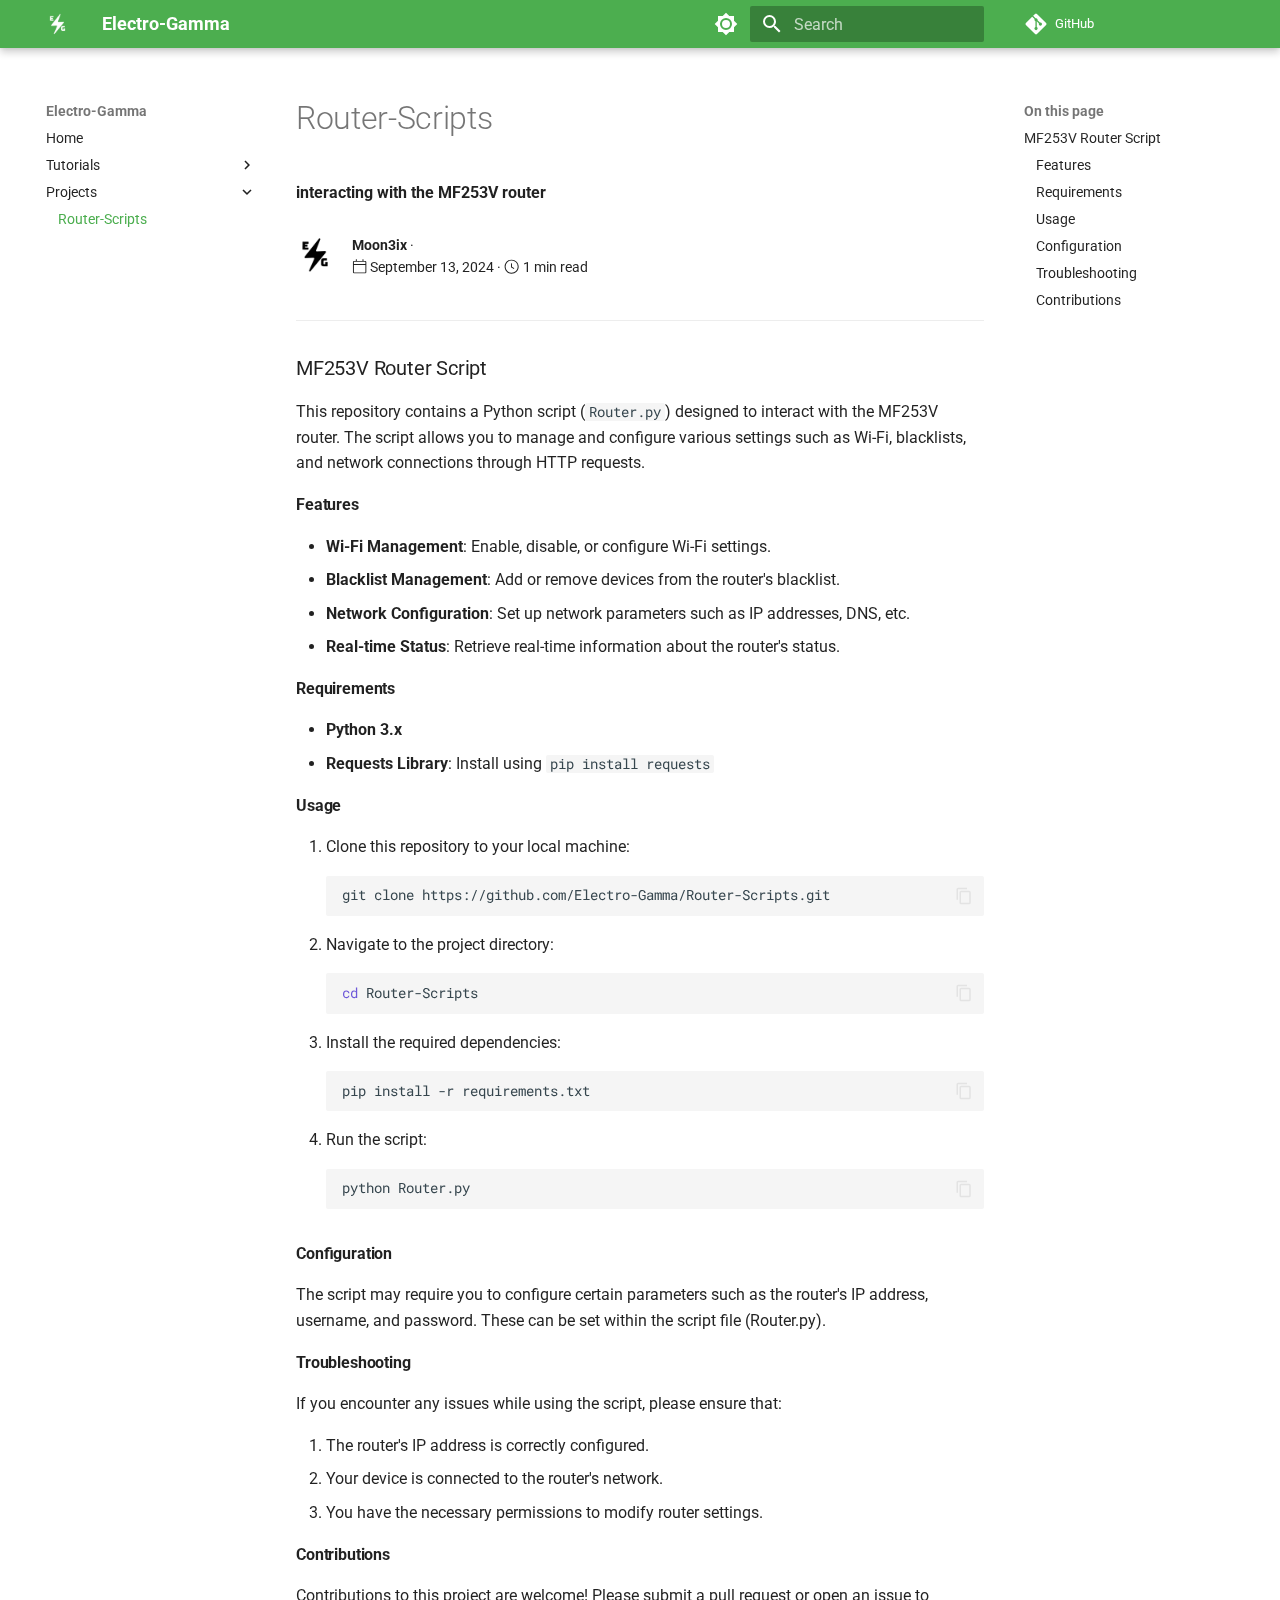
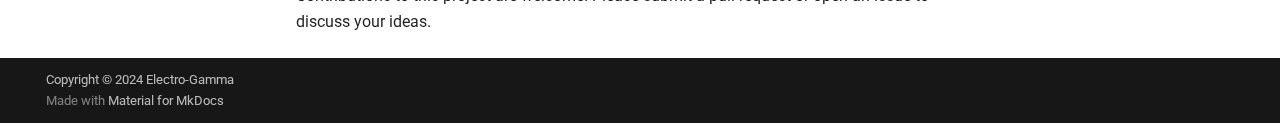
==== Projects/Router-Scripts/index.html @ 5027e909 "Deployed a16e84d with MkDocs version: 1.6.1" ====
<!doctype html>
<html lang="en" class="no-js">
  <head>
    
      <meta charset="utf-8">
      <meta name="viewport" content="width=device-width,initial-scale=1">
      
        <meta name="description" content="interacting with the MF253V router">
      
      
        <meta name="author" content="Moon3ix">
      
      
      
        <link rel="prev" href="../../Tutorials/Arduino%20Blink/">
      
      
      
      <link rel="icon" href="/Electro-Gamma/assets/logo.png">
      <meta name="generator" content="mkdocs-1.6.1, mkdocs-material-9.5.18">
    
    
      
        <title>Router-Scripts - Electro-Gamma</title>
      
    
    
      <link rel="stylesheet" href="../../assets/stylesheets/main.66ac8b77.min.css">
      
        
        <link rel="stylesheet" href="../../assets/stylesheets/palette.06af60db.min.css">
      
      


    
    
      
    
    
      
        
        
        <link rel="preconnect" href="https://fonts.gstatic.com" crossorigin>
        <link rel="stylesheet" href="https://fonts.googleapis.com/css?family=Roboto:300,300i,400,400i,700,700i%7CRoboto+Mono:400,400i,700,700i&display=fallback">
        <style>:root{--md-text-font:"Roboto";--md-code-font:"Roboto Mono"}</style>
      
    
    
      <link rel="stylesheet" href="../../stylesheets/extra.css">
    
    <script>__md_scope=new URL("../..",location),__md_hash=e=>[...e].reduce((e,_)=>(e<<5)-e+_.charCodeAt(0),0),__md_get=(e,_=localStorage,t=__md_scope)=>JSON.parse(_.getItem(t.pathname+"."+e)),__md_set=(e,_,t=localStorage,a=__md_scope)=>{try{t.setItem(a.pathname+"."+e,JSON.stringify(_))}catch(e){}}</script>
    
      

    
    
    
  </head>
  
  
    
    
      
    
    
    
    
    <body dir="ltr" data-md-color-scheme="default" data-md-color-primary="green" data-md-color-accent="indigo">
  
    
    <input class="md-toggle" data-md-toggle="drawer" type="checkbox" id="__drawer" autocomplete="off">
    <input class="md-toggle" data-md-toggle="search" type="checkbox" id="__search" autocomplete="off">
    <label class="md-overlay" for="__drawer"></label>
    <div data-md-component="skip">
      
        
        <a href="#mf253v_router_script" class="md-skip">
          Skip to content
        </a>
      
    </div>
    <div data-md-component="announce">
      
    </div>
    
    
      

  

<header class="md-header md-header--shadow" data-md-component="header">
  <nav class="md-header__inner md-grid" aria-label="Header">
    <a href="../.." title="Electro-Gamma" class="md-header__button md-logo" aria-label="Electro-Gamma" data-md-component="logo">
      
  <img src="/Electro-Gamma/assets/logo-white.png" alt="logo">

    </a>
    <label class="md-header__button md-icon" for="__drawer">
      
      <svg xmlns="http://www.w3.org/2000/svg" viewBox="0 0 24 24"><path d="M3 6h18v2H3V6m0 5h18v2H3v-2m0 5h18v2H3v-2Z"/></svg>
    </label>
    <div class="md-header__title" data-md-component="header-title">
      <div class="md-header__ellipsis">
        <div class="md-header__topic">
          <span class="md-ellipsis">
            Electro-Gamma
          </span>
        </div>
        <div class="md-header__topic" data-md-component="header-topic">
          <span class="md-ellipsis">
            
              Router-Scripts
            
          </span>
        </div>
      </div>
    </div>
    
      
        <form class="md-header__option" data-md-component="palette">
  
    
    
    
    <input class="md-option" data-md-color-media="" data-md-color-scheme="default" data-md-color-primary="green" data-md-color-accent="indigo"  aria-label="Switch to dark mode"  type="radio" name="__palette" id="__palette_0">
    
      <label class="md-header__button md-icon" title="Switch to dark mode" for="__palette_1" hidden>
        <svg xmlns="http://www.w3.org/2000/svg" viewBox="0 0 24 24"><path d="M12 8a4 4 0 0 0-4 4 4 4 0 0 0 4 4 4 4 0 0 0 4-4 4 4 0 0 0-4-4m0 10a6 6 0 0 1-6-6 6 6 0 0 1 6-6 6 6 0 0 1 6 6 6 6 0 0 1-6 6m8-9.31V4h-4.69L12 .69 8.69 4H4v4.69L.69 12 4 15.31V20h4.69L12 23.31 15.31 20H20v-4.69L23.31 12 20 8.69Z"/></svg>
      </label>
    
  
    
    
    
    <input class="md-option" data-md-color-media="" data-md-color-scheme="slate" data-md-color-primary="green" data-md-color-accent="amber"  aria-label="Switch to light mode"  type="radio" name="__palette" id="__palette_1">
    
      <label class="md-header__button md-icon" title="Switch to light mode" for="__palette_0" hidden>
        <svg xmlns="http://www.w3.org/2000/svg" viewBox="0 0 24 24"><path d="M12 18c-.89 0-1.74-.2-2.5-.55C11.56 16.5 13 14.42 13 12c0-2.42-1.44-4.5-3.5-5.45C10.26 6.2 11.11 6 12 6a6 6 0 0 1 6 6 6 6 0 0 1-6 6m8-9.31V4h-4.69L12 .69 8.69 4H4v4.69L.69 12 4 15.31V20h4.69L12 23.31 15.31 20H20v-4.69L23.31 12 20 8.69Z"/></svg>
      </label>
    
  
</form>
      
    
    
      <script>var media,input,key,value,palette=__md_get("__palette");if(palette&&palette.color){"(prefers-color-scheme)"===palette.color.media&&(media=matchMedia("(prefers-color-scheme: light)"),input=document.querySelector(media.matches?"[data-md-color-media='(prefers-color-scheme: light)']":"[data-md-color-media='(prefers-color-scheme: dark)']"),palette.color.media=input.getAttribute("data-md-color-media"),palette.color.scheme=input.getAttribute("data-md-color-scheme"),palette.color.primary=input.getAttribute("data-md-color-primary"),palette.color.accent=input.getAttribute("data-md-color-accent"));for([key,value]of Object.entries(palette.color))document.body.setAttribute("data-md-color-"+key,value)}</script>
    
    
    
      <label class="md-header__button md-icon" for="__search">
        
        <svg xmlns="http://www.w3.org/2000/svg" viewBox="0 0 24 24"><path d="M9.5 3A6.5 6.5 0 0 1 16 9.5c0 1.61-.59 3.09-1.56 4.23l.27.27h.79l5 5-1.5 1.5-5-5v-.79l-.27-.27A6.516 6.516 0 0 1 9.5 16 6.5 6.5 0 0 1 3 9.5 6.5 6.5 0 0 1 9.5 3m0 2C7 5 5 7 5 9.5S7 14 9.5 14 14 12 14 9.5 12 5 9.5 5Z"/></svg>
      </label>
      <div class="md-search" data-md-component="search" role="dialog">
  <label class="md-search__overlay" for="__search"></label>
  <div class="md-search__inner" role="search">
    <form class="md-search__form" name="search">
      <input type="text" class="md-search__input" name="query" aria-label="Search" placeholder="Search" autocapitalize="off" autocorrect="off" autocomplete="off" spellcheck="false" data-md-component="search-query" required>
      <label class="md-search__icon md-icon" for="__search">
        
        <svg xmlns="http://www.w3.org/2000/svg" viewBox="0 0 24 24"><path d="M9.5 3A6.5 6.5 0 0 1 16 9.5c0 1.61-.59 3.09-1.56 4.23l.27.27h.79l5 5-1.5 1.5-5-5v-.79l-.27-.27A6.516 6.516 0 0 1 9.5 16 6.5 6.5 0 0 1 3 9.5 6.5 6.5 0 0 1 9.5 3m0 2C7 5 5 7 5 9.5S7 14 9.5 14 14 12 14 9.5 12 5 9.5 5Z"/></svg>
        
        <svg xmlns="http://www.w3.org/2000/svg" viewBox="0 0 24 24"><path d="M20 11v2H8l5.5 5.5-1.42 1.42L4.16 12l7.92-7.92L13.5 5.5 8 11h12Z"/></svg>
      </label>
      <nav class="md-search__options" aria-label="Search">
        
        <button type="reset" class="md-search__icon md-icon" title="Clear" aria-label="Clear" tabindex="-1">
          
          <svg xmlns="http://www.w3.org/2000/svg" viewBox="0 0 24 24"><path d="M19 6.41 17.59 5 12 10.59 6.41 5 5 6.41 10.59 12 5 17.59 6.41 19 12 13.41 17.59 19 19 17.59 13.41 12 19 6.41Z"/></svg>
        </button>
      </nav>
      
    </form>
    <div class="md-search__output">
      <div class="md-search__scrollwrap" data-md-scrollfix>
        <div class="md-search-result" data-md-component="search-result">
          <div class="md-search-result__meta">
            Initializing search
          </div>
          <ol class="md-search-result__list" role="presentation"></ol>
        </div>
      </div>
    </div>
  </div>
</div>
    
    
      <div class="md-header__source">
        <a href="https://github.com/Electro-Gamma/Electro-Gamma" title="Go to repository" class="md-source" data-md-component="source">
  <div class="md-source__icon md-icon">
    
    <svg xmlns="http://www.w3.org/2000/svg" viewBox="0 0 448 512"><!--! Font Awesome Free 6.5.2 by @fontawesome - https://fontawesome.com License - https://fontawesome.com/license/free (Icons: CC BY 4.0, Fonts: SIL OFL 1.1, Code: MIT License) Copyright 2024 Fonticons, Inc.--><path d="M439.55 236.05 244 40.45a28.87 28.87 0 0 0-40.81 0l-40.66 40.63 51.52 51.52c27.06-9.14 52.68 16.77 43.39 43.68l49.66 49.66c34.23-11.8 61.18 31 35.47 56.69-26.49 26.49-70.21-2.87-56-37.34L240.22 199v121.85c25.3 12.54 22.26 41.85 9.08 55a34.34 34.34 0 0 1-48.55 0c-17.57-17.6-11.07-46.91 11.25-56v-123c-20.8-8.51-24.6-30.74-18.64-45L142.57 101 8.45 235.14a28.86 28.86 0 0 0 0 40.81l195.61 195.6a28.86 28.86 0 0 0 40.8 0l194.69-194.69a28.86 28.86 0 0 0 0-40.81z"/></svg>
  </div>
  <div class="md-source__repository">
    GitHub
  </div>
</a>
      </div>
    
  </nav>
  
</header>
    
    <div class="md-container" data-md-component="container">
      
      
        
          
        
      
      <main class="md-main" data-md-component="main">
        <div class="md-main__inner md-grid">
          
            
              
              <div class="md-sidebar md-sidebar--primary" data-md-component="sidebar" data-md-type="navigation" >
                <div class="md-sidebar__scrollwrap">
                  <div class="md-sidebar__inner">
                    



<nav class="md-nav md-nav--primary" aria-label="Navigation" data-md-level="0">
  <label class="md-nav__title" for="__drawer">
    <a href="../.." title="Electro-Gamma" class="md-nav__button md-logo" aria-label="Electro-Gamma" data-md-component="logo">
      
  <img src="/Electro-Gamma/assets/logo-white.png" alt="logo">

    </a>
    Electro-Gamma
  </label>
  
    <div class="md-nav__source">
      <a href="https://github.com/Electro-Gamma/Electro-Gamma" title="Go to repository" class="md-source" data-md-component="source">
  <div class="md-source__icon md-icon">
    
    <svg xmlns="http://www.w3.org/2000/svg" viewBox="0 0 448 512"><!--! Font Awesome Free 6.5.2 by @fontawesome - https://fontawesome.com License - https://fontawesome.com/license/free (Icons: CC BY 4.0, Fonts: SIL OFL 1.1, Code: MIT License) Copyright 2024 Fonticons, Inc.--><path d="M439.55 236.05 244 40.45a28.87 28.87 0 0 0-40.81 0l-40.66 40.63 51.52 51.52c27.06-9.14 52.68 16.77 43.39 43.68l49.66 49.66c34.23-11.8 61.18 31 35.47 56.69-26.49 26.49-70.21-2.87-56-37.34L240.22 199v121.85c25.3 12.54 22.26 41.85 9.08 55a34.34 34.34 0 0 1-48.55 0c-17.57-17.6-11.07-46.91 11.25-56v-123c-20.8-8.51-24.6-30.74-18.64-45L142.57 101 8.45 235.14a28.86 28.86 0 0 0 0 40.81l195.61 195.6a28.86 28.86 0 0 0 40.8 0l194.69-194.69a28.86 28.86 0 0 0 0-40.81z"/></svg>
  </div>
  <div class="md-source__repository">
    GitHub
  </div>
</a>
    </div>
  
  <ul class="md-nav__list" data-md-scrollfix>
    
      
      
  
  
  
  
    <li class="md-nav__item">
      <a href="../.." class="md-nav__link">
        
  
  <span class="md-ellipsis">
    Home
  </span>
  

      </a>
    </li>
  

    
      
      
  
  
  
  
    
    
      
        
      
    
    
    
    <li class="md-nav__item md-nav__item--nested">
      
        
        
        <input class="md-nav__toggle md-toggle " type="checkbox" id="__nav_2" >
        
          
          <label class="md-nav__link" for="__nav_2" id="__nav_2_label" tabindex="0">
            
  
  <span class="md-ellipsis">
    Tutorials
  </span>
  

            <span class="md-nav__icon md-icon"></span>
          </label>
        
        <nav class="md-nav" data-md-level="1" aria-labelledby="__nav_2_label" aria-expanded="false">
          <label class="md-nav__title" for="__nav_2">
            <span class="md-nav__icon md-icon"></span>
            Tutorials
          </label>
          <ul class="md-nav__list" data-md-scrollfix>
            
              
                
  
  
  
  
    <li class="md-nav__item">
      <a href="../../Tutorials/Arduino%20Blink/" class="md-nav__link">
        
  
  <span class="md-ellipsis">
    Arduino Blink
  </span>
  

      </a>
    </li>
  

              
            
          </ul>
        </nav>
      
    </li>
  

    
      
      
  
  
    
  
  
  
    
    
      
        
      
    
    
    
    <li class="md-nav__item md-nav__item--active md-nav__item--nested">
      
        
        
        <input class="md-nav__toggle md-toggle " type="checkbox" id="__nav_3" checked>
        
          
          <label class="md-nav__link" for="__nav_3" id="__nav_3_label" tabindex="0">
            
  
  <span class="md-ellipsis">
    Projects
  </span>
  

            <span class="md-nav__icon md-icon"></span>
          </label>
        
        <nav class="md-nav" data-md-level="1" aria-labelledby="__nav_3_label" aria-expanded="true">
          <label class="md-nav__title" for="__nav_3">
            <span class="md-nav__icon md-icon"></span>
            Projects
          </label>
          <ul class="md-nav__list" data-md-scrollfix>
            
              
                
  
  
    
  
  
  
    <li class="md-nav__item md-nav__item--active">
      
      <input class="md-nav__toggle md-toggle" type="checkbox" id="__toc">
      
      
      
        <label class="md-nav__link md-nav__link--active" for="__toc">
          
  
  <span class="md-ellipsis">
    Router-Scripts
  </span>
  

          <span class="md-nav__icon md-icon"></span>
        </label>
      
      <a href="./" class="md-nav__link md-nav__link--active">
        
  
  <span class="md-ellipsis">
    Router-Scripts
  </span>
  

      </a>
      
        

  

<nav class="md-nav md-nav--secondary" aria-label="On this page">
  
  
  
  
    <label class="md-nav__title" for="__toc">
      <span class="md-nav__icon md-icon"></span>
      On this page
    </label>
    <ul class="md-nav__list" data-md-component="toc" data-md-scrollfix>
      
        <li class="md-nav__item">
  <a href="#mf253v_router_script" class="md-nav__link">
    <span class="md-ellipsis">
      MF253V Router Script
    </span>
  </a>
  
    <nav class="md-nav" aria-label="MF253V Router Script">
      <ul class="md-nav__list">
        
          <li class="md-nav__item">
  <a href="#features" class="md-nav__link">
    <span class="md-ellipsis">
      Features
    </span>
  </a>
  
</li>
        
          <li class="md-nav__item">
  <a href="#requirements" class="md-nav__link">
    <span class="md-ellipsis">
      Requirements
    </span>
  </a>
  
</li>
        
          <li class="md-nav__item">
  <a href="#usage" class="md-nav__link">
    <span class="md-ellipsis">
      Usage
    </span>
  </a>
  
</li>
        
          <li class="md-nav__item">
  <a href="#configuration" class="md-nav__link">
    <span class="md-ellipsis">
      Configuration
    </span>
  </a>
  
</li>
        
          <li class="md-nav__item">
  <a href="#troubleshooting" class="md-nav__link">
    <span class="md-ellipsis">
      Troubleshooting
    </span>
  </a>
  
</li>
        
          <li class="md-nav__item">
  <a href="#contributions" class="md-nav__link">
    <span class="md-ellipsis">
      Contributions
    </span>
  </a>
  
</li>
        
      </ul>
    </nav>
  
</li>
      
    </ul>
  
</nav>
      
    </li>
  

              
            
          </ul>
        </nav>
      
    </li>
  

    
  </ul>
</nav>
                  </div>
                </div>
              </div>
            
            
              
              <div class="md-sidebar md-sidebar--secondary" data-md-component="sidebar" data-md-type="toc" >
                <div class="md-sidebar__scrollwrap">
                  <div class="md-sidebar__inner">
                    

  

<nav class="md-nav md-nav--secondary" aria-label="On this page">
  
  
  
  
    <label class="md-nav__title" for="__toc">
      <span class="md-nav__icon md-icon"></span>
      On this page
    </label>
    <ul class="md-nav__list" data-md-component="toc" data-md-scrollfix>
      
        <li class="md-nav__item">
  <a href="#mf253v_router_script" class="md-nav__link">
    <span class="md-ellipsis">
      MF253V Router Script
    </span>
  </a>
  
    <nav class="md-nav" aria-label="MF253V Router Script">
      <ul class="md-nav__list">
        
          <li class="md-nav__item">
  <a href="#features" class="md-nav__link">
    <span class="md-ellipsis">
      Features
    </span>
  </a>
  
</li>
        
          <li class="md-nav__item">
  <a href="#requirements" class="md-nav__link">
    <span class="md-ellipsis">
      Requirements
    </span>
  </a>
  
</li>
        
          <li class="md-nav__item">
  <a href="#usage" class="md-nav__link">
    <span class="md-ellipsis">
      Usage
    </span>
  </a>
  
</li>
        
          <li class="md-nav__item">
  <a href="#configuration" class="md-nav__link">
    <span class="md-ellipsis">
      Configuration
    </span>
  </a>
  
</li>
        
          <li class="md-nav__item">
  <a href="#troubleshooting" class="md-nav__link">
    <span class="md-ellipsis">
      Troubleshooting
    </span>
  </a>
  
</li>
        
          <li class="md-nav__item">
  <a href="#contributions" class="md-nav__link">
    <span class="md-ellipsis">
      Contributions
    </span>
  </a>
  
</li>
        
      </ul>
    </nav>
  
</li>
      
    </ul>
  
</nav>
                  </div>
                </div>
              </div>
            
          
          
            <div class="md-content" data-md-component="content">
              <article class="md-content__inner md-typeset">
                
  <h1>Router-Scripts</h1>
  <p>
    <b>interacting with the MF253V router</b>
  </p>
  <aside class="mdx-author">
  
    <p>
      <img alt=Moon3ix src=/Electro-Gamma/assets/author.png>
    </p>
  
  <p>
    <span>
      
        <strong>Moon3ix</strong>
         ·
      
      
    </span>
    <span>
      <span class="twemoji">
        <svg xmlns="http://www.w3.org/2000/svg" viewBox="0 0 24 24"><path d="M6.75 0a.75.75 0 0 1 .75.75V3h9V.75a.75.75 0 0 1 1.5 0V3h2.75c.966 0 1.75.784 1.75 1.75v16a1.75 1.75 0 0 1-1.75 1.75H3.25a1.75 1.75 0 0 1-1.75-1.75v-16C1.5 3.784 2.284 3 3.25 3H6V.75A.75.75 0 0 1 6.75 0ZM21 9.5H3v11.25c0 .138.112.25.25.25h17.5a.25.25 0 0 0 .25-.25Zm-17.75-5a.25.25 0 0 0-.25.25V8h18V4.75a.25.25 0 0 0-.25-.25Z"/></svg>
      </span>
      September 13, 2024 ·
      <span class="twemoji">
        <svg xmlns="http://www.w3.org/2000/svg" viewBox="0 0 24 24"><path d="M12.5 7.25a.75.75 0 0 0-1.5 0v5.5c0 .27.144.518.378.651l3.5 2a.75.75 0 0 0 .744-1.302L12.5 12.315V7.25Z"/><path d="M12 1c6.075 0 11 4.925 11 11s-4.925 11-11 11S1 18.075 1 12 5.925 1 12 1ZM2.5 12a9.5 9.5 0 0 0 9.5 9.5 9.5 9.5 0 0 0 9.5-9.5A9.5 9.5 0 0 0 12 2.5 9.5 9.5 0 0 0 2.5 12Z"/></svg>
      </span>
      <!--Min reading time is 1 minute-->
      
      
      1 min read
    </span>
  </p>
</aside>
  <hr>
  <div><h3 id="mf253v_router_script">MF253V Router Script<a class="headerlink" href="#mf253v_router_script" title="Permanent link">⚓︎</a></h3>
<p>This repository contains a Python script (<code>Router.py</code>) designed to interact with the MF253V router. The script allows you to manage and configure various settings such as Wi-Fi, blacklists, and network connections through HTTP requests.</p>
<h4 id="features">Features<a class="headerlink" href="#features" title="Permanent link">⚓︎</a></h4>
<ul>
<li><strong>Wi-Fi Management</strong>: Enable, disable, or configure Wi-Fi settings.</li>
<li><strong>Blacklist Management</strong>: Add or remove devices from the router's blacklist.</li>
<li><strong>Network Configuration</strong>: Set up network parameters such as IP addresses, DNS, etc.</li>
<li><strong>Real-time Status</strong>: Retrieve real-time information about the router's status.</li>
</ul>
<h4 id="requirements">Requirements<a class="headerlink" href="#requirements" title="Permanent link">⚓︎</a></h4>
<ul>
<li><strong>Python 3.x</strong></li>
<li><strong>Requests Library</strong>: Install using <code>pip install requests</code></li>
</ul>
<h4 id="usage">Usage<a class="headerlink" href="#usage" title="Permanent link">⚓︎</a></h4>
<ol>
<li>Clone this repository to your local machine:
<div class="highlight"><pre><span></span><code>git<span class="w"> </span>clone<span class="w"> </span>https://github.com/Electro-Gamma/Router-Scripts.git
</code></pre></div></li>
<li>Navigate to the project directory:
<div class="highlight"><pre><span></span><code><span class="nb">cd</span><span class="w"> </span>Router-Scripts
</code></pre></div></li>
<li>Install the required dependencies:
<div class="highlight"><pre><span></span><code>pip<span class="w"> </span>install<span class="w"> </span>-r<span class="w"> </span>requirements.txt
</code></pre></div></li>
<li>Run the script:
<div class="highlight"><pre><span></span><code>python<span class="w"> </span>Router.py
</code></pre></div></li>
</ol>
<h4 id="configuration">Configuration<a class="headerlink" href="#configuration" title="Permanent link">⚓︎</a></h4>
<p>The script may require you to configure certain parameters such as the router's IP address, username, and password. These can be set within the script file (Router.py).</p>
<h4 id="troubleshooting">Troubleshooting<a class="headerlink" href="#troubleshooting" title="Permanent link">⚓︎</a></h4>
<p>If you encounter any issues while using the script, please ensure that:</p>
<ol>
<li>The router's IP address is correctly configured.</li>
<li>Your device is connected to the router's network.</li>
<li>You have the necessary permissions to modify router settings.    </li>
</ol>
<h4 id="contributions">Contributions<a class="headerlink" href="#contributions" title="Permanent link">⚓︎</a></h4>
<p>Contributions to this project are welcome! Please submit a pull request or open an issue to discuss your ideas.</p></div>

              </article>
            </div>
          
          
<script>var target=document.getElementById(location.hash.slice(1));target&&target.name&&(target.checked=target.name.startsWith("__tabbed_"))</script>
        </div>
        
      </main>
      
        <footer class="md-footer">
  
  <div class="md-footer-meta md-typeset">
    <div class="md-footer-meta__inner md-grid">
      <div class="md-copyright">
  
    <div class="md-copyright__highlight">
      Copyright &copy; 2024 Electro-Gamma
    </div>
  
  
    Made with
    <a href="https://squidfunk.github.io/mkdocs-material/" target="_blank" rel="noopener">
      Material for MkDocs
    </a>
  
</div>
      
    </div>
  </div>
</footer>
      
    </div>
    <div class="md-dialog" data-md-component="dialog">
      <div class="md-dialog__inner md-typeset"></div>
    </div>
    
    
    <script id="__config" type="application/json">{"base": "../..", "features": ["navigation.instant", "navigation.indexes", "content.code.copy"], "search": "../../assets/javascripts/workers/search.b8dbb3d2.min.js", "translations": {"clipboard.copied": "Copied to clipboard", "clipboard.copy": "Copy to clipboard", "search.result.more.one": "1 more on this page", "search.result.more.other": "# more on this page", "search.result.none": "No matching documents", "search.result.one": "1 matching document", "search.result.other": "# matching documents", "search.result.placeholder": "Type to start searching", "search.result.term.missing": "Missing", "select.version": "Select version"}}</script>
    
    
      <script src="../../assets/javascripts/bundle.3220b9d7.min.js"></script>
      
    
  </body>
</html>
---- assets/stylesheets/main.66ac8b77.min.css ----
@charset "UTF-8";html{-webkit-text-size-adjust:none;-moz-text-size-adjust:none;text-size-adjust:none;box-sizing:border-box}*,:after,:before{box-sizing:inherit}@media (prefers-reduced-motion){*,:after,:before{transition:none!important}}body{margin:0}a,button,input,label{-webkit-tap-highlight-color:transparent}a{color:inherit;text-decoration:none}hr{border:0;box-sizing:initial;display:block;height:.05rem;overflow:visible;padding:0}small{font-size:80%}sub,sup{line-height:1em}img{border-style:none}table{border-collapse:initial;border-spacing:0}td,th{font-weight:400;vertical-align:top}button{background:#0000;border:0;font-family:inherit;font-size:inherit;margin:0;padding:0}input{border:0;outline:none}:root{--md-primary-fg-color:#4051b5;--md-primary-fg-color--light:#5d6cc0;--md-primary-fg-color--dark:#303fa1;--md-primary-bg-color:#fff;--md-primary-bg-color--light:#ffffffb3;--md-accent-fg-color:#526cfe;--md-accent-fg-color--transparent:#526cfe1a;--md-accent-bg-color:#fff;--md-accent-bg-color--light:#ffffffb3}[data-md-color-scheme=default]{color-scheme:light}[data-md-color-scheme=default] img[src$="#gh-dark-mode-only"],[data-md-color-scheme=default] img[src$="#only-dark"]{display:none}:root,[data-md-color-scheme=default]{--md-hue:225deg;--md-default-fg-color:#000000de;--md-default-fg-color--light:#0000008a;--md-default-fg-color--lighter:#00000052;--md-default-fg-color--lightest:#00000012;--md-default-bg-color:#fff;--md-default-bg-color--light:#ffffffb3;--md-default-bg-color--lighter:#ffffff4d;--md-default-bg-color--lightest:#ffffff1f;--md-code-fg-color:#36464e;--md-code-bg-color:#f5f5f5;--md-code-hl-color:#4287ff;--md-code-hl-color--light:#4287ff1a;--md-code-hl-number-color:#d52a2a;--md-code-hl-special-color:#db1457;--md-code-hl-function-color:#a846b9;--md-code-hl-constant-color:#6e59d9;--md-code-hl-keyword-color:#3f6ec6;--md-code-hl-string-color:#1c7d4d;--md-code-hl-name-color:var(--md-code-fg-color);--md-code-hl-operator-color:var(--md-default-fg-color--light);--md-code-hl-punctuation-color:var(--md-default-fg-color--light);--md-code-hl-comment-color:var(--md-default-fg-color--light);--md-code-hl-generic-color:var(--md-default-fg-color--light);--md-code-hl-variable-color:var(--md-default-fg-color--light);--md-typeset-color:var(--md-default-fg-color);--md-typeset-a-color:var(--md-primary-fg-color);--md-typeset-del-color:#f5503d26;--md-typeset-ins-color:#0bd57026;--md-typeset-kbd-color:#fafafa;--md-typeset-kbd-accent-color:#fff;--md-typeset-kbd-border-color:#b8b8b8;--md-typeset-mark-color:#ffff0080;--md-typeset-table-color:#0000001f;--md-typeset-table-color--light:rgba(0,0,0,.035);--md-admonition-fg-color:var(--md-default-fg-color);--md-admonition-bg-color:var(--md-default-bg-color);--md-warning-fg-color:#000000de;--md-warning-bg-color:#ff9;--md-footer-fg-color:#fff;--md-footer-fg-color--light:#ffffffb3;--md-footer-fg-color--lighter:#ffffff73;--md-footer-bg-color:#000000de;--md-footer-bg-color--dark:#00000052;--md-shadow-z1:0 0.2rem 0.5rem #0000000d,0 0 0.05rem #0000001a;--md-shadow-z2:0 0.2rem 0.5rem #0000001a,0 0 0.05rem #00000040;--md-shadow-z3:0 0.2rem 0.5rem #0003,0 0 0.05rem #00000059}.md-icon svg{fill:currentcolor;display:block;height:1.2rem;width:1.2rem}body{-webkit-font-smoothing:antialiased;-moz-osx-font-smoothing:grayscale;--md-text-font-family:var(--md-text-font,_),-apple-system,BlinkMacSystemFont,Helvetica,Arial,sans-serif;--md-code-font-family:var(--md-code-font,_),SFMono-Regular,Consolas,Menlo,monospace}aside,body,input{font-feature-settings:"kern","liga";color:var(--md-typeset-color);font-family:var(--md-text-font-family)}code,kbd,pre{font-feature-settings:"kern";font-family:var(--md-code-font-family)}:root{--md-typeset-table-sort-icon:url('data:image/svg+xml;charset=utf-8,<svg xmlns="http://www.w3.org/2000/svg" viewBox="0 0 24 24"><path d="m18 21-4-4h3V7h-3l4-4 4 4h-3v10h3M2 19v-2h10v2M2 13v-2h7v2M2 7V5h4v2H2Z"/></svg>');--md-typeset-table-sort-icon--asc:url('data:image/svg+xml;charset=utf-8,<svg xmlns="http://www.w3.org/2000/svg" viewBox="0 0 24 24"><path d="M19 17h3l-4 4-4-4h3V3h2M2 17h10v2H2M6 5v2H2V5m0 6h7v2H2v-2Z"/></svg>');--md-typeset-table-sort-icon--desc:url('data:image/svg+xml;charset=utf-8,<svg xmlns="http://www.w3.org/2000/svg" viewBox="0 0 24 24"><path d="M19 7h3l-4-4-4 4h3v14h2M2 17h10v2H2M6 5v2H2V5m0 6h7v2H2v-2Z"/></svg>')}.md-typeset{-webkit-print-color-adjust:exact;color-adjust:exact;font-size:.8rem;line-height:1.6}@media print{.md-typeset{font-size:.68rem}}.md-typeset blockquote,.md-typeset dl,.md-typeset figure,.md-typeset ol,.md-typeset pre,.md-typeset ul{margin-bottom:1em;margin-top:1em}.md-typeset h1{color:var(--md-default-fg-color--light);font-size:2em;line-height:1.3;margin:0 0 1.25em}.md-typeset h1,.md-typeset h2{font-weight:300;letter-spacing:-.01em}.md-typeset h2{font-size:1.5625em;line-height:1.4;margin:1.6em 0 .64em}.md-typeset h3{font-size:1.25em;font-weight:400;letter-spacing:-.01em;line-height:1.5;margin:1.6em 0 .8em}.md-typeset h2+h3{margin-top:.8em}.md-typeset h4{font-weight:700;letter-spacing:-.01em;margin:1em 0}.md-typeset h5,.md-typeset h6{color:var(--md-default-fg-color--light);font-size:.8em;font-weight:700;letter-spacing:-.01em;margin:1.25em 0}.md-typeset h5{text-transform:uppercase}.md-typeset hr{border-bottom:.05rem solid var(--md-default-fg-color--lightest);display:flow-root;margin:1.5em 0}.md-typeset a{color:var(--md-typeset-a-color);word-break:break-word}.md-typeset a,.md-typeset a:before{transition:color 125ms}.md-typeset a:focus,.md-typeset a:hover{color:var(--md-accent-fg-color)}.md-typeset a:focus code,.md-typeset a:hover code{background-color:var(--md-accent-fg-color--transparent)}.md-typeset a code{color:currentcolor;transition:background-color 125ms}.md-typeset a.focus-visible{outline-color:var(--md-accent-fg-color);outline-offset:.2rem}.md-typeset code,.md-typeset kbd,.md-typeset pre{color:var(--md-code-fg-color);direction:ltr;font-variant-ligatures:none}@media print{.md-typeset code,.md-typeset kbd,.md-typeset pre{white-space:pre-wrap}}.md-typeset code{background-color:var(--md-code-bg-color);border-radius:.1rem;-webkit-box-decoration-break:clone;box-decoration-break:clone;font-size:.85em;padding:0 .2941176471em;word-break:break-word}.md-typeset code:not(.focus-visible){-webkit-tap-highlight-color:transparent;outline:none}.md-typeset pre{display:flow-root;line-height:1.4;position:relative}.md-typeset pre>code{-webkit-box-decoration-break:slice;box-decoration-break:slice;box-shadow:none;display:block;margin:0;outline-color:var(--md-accent-fg-color);overflow:auto;padding:.7720588235em 1.1764705882em;scrollbar-color:var(--md-default-fg-color--lighter) #0000;scrollbar-width:thin;touch-action:auto;word-break:normal}.md-typeset pre>code:hover{scrollbar-color:var(--md-accent-fg-color) #0000}.md-typeset pre>code::-webkit-scrollbar{height:.2rem;width:.2rem}.md-typeset pre>code::-webkit-scrollbar-thumb{background-color:var(--md-default-fg-color--lighter)}.md-typeset pre>code::-webkit-scrollbar-thumb:hover{background-color:var(--md-accent-fg-color)}.md-typeset kbd{background-color:var(--md-typeset-kbd-color);border-radius:.1rem;box-shadow:0 .1rem 0 .05rem var(--md-typeset-kbd-border-color),0 .1rem 0 var(--md-typeset-kbd-border-color),0 -.1rem .2rem var(--md-typeset-kbd-accent-color) inset;color:var(--md-default-fg-color);display:inline-block;font-size:.75em;padding:0 .6666666667em;vertical-align:text-top;word-break:break-word}.md-typeset mark{background-color:var(--md-typeset-mark-color);-webkit-box-decoration-break:clone;box-decoration-break:clone;color:inherit;word-break:break-word}.md-typeset abbr{border-bottom:.05rem dotted var(--md-default-fg-color--light);cursor:help;text-decoration:none}.md-typeset small{opacity:.75}[dir=ltr] .md-typeset sub,[dir=ltr] .md-typeset sup{margin-left:.078125em}[dir=rtl] .md-typeset sub,[dir=rtl] .md-typeset sup{margin-right:.078125em}[dir=ltr] .md-typeset blockquote{padding-left:.6rem}[dir=rtl] .md-typeset blockquote{padding-right:.6rem}[dir=ltr] .md-typeset blockquote{border-left:.2rem solid var(--md-default-fg-color--lighter)}[dir=rtl] .md-typeset blockquote{border-right:.2rem solid var(--md-default-fg-color--lighter)}.md-typeset blockquote{color:var(--md-default-fg-color--light);margin-left:0;margin-right:0}.md-typeset ul{list-style-type:disc}[dir=ltr] .md-typeset ol,[dir=ltr] .md-typeset ul{margin-left:.625em}[dir=rtl] .md-typeset ol,[dir=rtl] .md-typeset ul{margin-right:.625em}.md-typeset ol,.md-typeset ul{padding:0}.md-typeset ol:not([hidden]),.md-typeset ul:not([hidden]){display:flow-root}.md-typeset ol ol,.md-typeset ul ol{list-style-type:lower-alpha}.md-typeset ol ol ol,.md-typeset ul ol ol{list-style-type:lower-roman}[dir=ltr] .md-typeset ol li,[dir=ltr] .md-typeset ul li{margin-left:1.25em}[dir=rtl] .md-typeset ol li,[dir=rtl] .md-typeset ul li{margin-right:1.25em}.md-typeset ol li,.md-typeset ul li{margin-bottom:.5em}.md-typeset ol li blockquote,.md-typeset ol li p,.md-typeset ul li blockquote,.md-typeset ul li p{margin:.5em 0}.md-typeset ol li:last-child,.md-typeset ul li:last-child{margin-bottom:0}[dir=ltr] .md-typeset ol li ol,[dir=ltr] .md-typeset ol li ul,[dir=ltr] .md-typeset ul li ol,[dir=ltr] .md-typeset ul li ul{margin-left:.625em}[dir=rtl] .md-typeset ol li ol,[dir=rtl] .md-typeset ol li ul,[dir=rtl] .md-typeset ul li ol,[dir=rtl] .md-typeset ul li ul{margin-right:.625em}.md-typeset ol li ol,.md-typeset ol li ul,.md-typeset ul li ol,.md-typeset ul li ul{margin-bottom:.5em;margin-top:.5em}[dir=ltr] .md-typeset dd{margin-left:1.875em}[dir=rtl] .md-typeset dd{margin-right:1.875em}.md-typeset dd{margin-bottom:1.5em;margin-top:1em}.md-typeset img,.md-typeset svg,.md-typeset video{height:auto;max-width:100%}.md-typeset img[align=left]{margin:1em 1em 1em 0}.md-typeset img[align=right]{margin:1em 0 1em 1em}.md-typeset img[align]:only-child{margin-top:0}.md-typeset figure{display:flow-root;margin:1em auto;max-width:100%;text-align:center;width:-moz-fit-content;width:fit-content}.md-typeset figure img{display:block;margin:0 auto}.md-typeset figcaption{font-style:italic;margin:1em auto;max-width:24rem}.md-typeset iframe{max-width:100%}.md-typeset table:not([class]){background-color:var(--md-default-bg-color);border:.05rem solid var(--md-typeset-table-color);border-radius:.1rem;display:inline-block;font-size:.64rem;max-width:100%;overflow:auto;touch-action:auto}@media print{.md-typeset table:not([class]){display:table}}.md-typeset table:not([class])+*{margin-top:1.5em}.md-typeset table:not([class]) td>:first-child,.md-typeset table:not([class]) th>:first-child{margin-top:0}.md-typeset table:not([class]) td>:last-child,.md-typeset table:not([class]) th>:last-child{margin-bottom:0}.md-typeset table:not([class]) td:not([align]),.md-typeset table:not([class]) th:not([align]){text-align:left}[dir=rtl] .md-typeset table:not([class]) td:not([align]),[dir=rtl] .md-typeset table:not([class]) th:not([align]){text-align:right}.md-typeset table:not([class]) th{font-weight:700;min-width:5rem;padding:.9375em 1.25em;vertical-align:top}.md-typeset table:not([class]) td{border-top:.05rem solid var(--md-typeset-table-color);padding:.9375em 1.25em;vertical-align:top}.md-typeset table:not([class]) tbody tr{transition:background-color 125ms}.md-typeset table:not([class]) tbody tr:hover{background-color:var(--md-typeset-table-color--light);box-shadow:0 .05rem 0 var(--md-default-bg-color) inset}.md-typeset table:not([class]) a{word-break:normal}.md-typeset table th[role=columnheader]{cursor:pointer}[dir=ltr] .md-typeset table th[role=columnheader]:after{margin-left:.5em}[dir=rtl] .md-typeset table th[role=columnheader]:after{margin-right:.5em}.md-typeset table th[role=columnheader]:after{content:"";display:inline-block;height:1.2em;-webkit-mask-image:var(--md-typeset-table-sort-icon);mask-image:var(--md-typeset-table-sort-icon);-webkit-mask-repeat:no-repeat;mask-repeat:no-repeat;-webkit-mask-size:contain;mask-size:contain;transition:background-color 125ms;vertical-align:text-bottom;width:1.2em}.md-typeset table th[role=columnheader]:hover:after{background-color:var(--md-default-fg-color--lighter)}.md-typeset table th[role=columnheader][aria-sort=ascending]:after{background-color:var(--md-default-fg-color--light);-webkit-mask-image:var(--md-typeset-table-sort-icon--asc);mask-image:var(--md-typeset-table-sort-icon--asc)}.md-typeset table th[role=columnheader][aria-sort=descending]:after{background-color:var(--md-default-fg-color--light);-webkit-mask-image:var(--md-typeset-table-sort-icon--desc);mask-image:var(--md-typeset-table-sort-icon--desc)}.md-typeset__scrollwrap{margin:1em -.8rem;overflow-x:auto;touch-action:auto}.md-typeset__table{display:inline-block;margin-bottom:.5em;padding:0 .8rem}@media print{.md-typeset__table{display:block}}html .md-typeset__table table{display:table;margin:0;overflow:hidden;width:100%}@media screen and (max-width:44.984375em){.md-content__inner>pre{margin:1em -.8rem}.md-content__inner>pre code{border-radius:0}}.md-typeset .md-author{border-radius:100%;display:block;flex-shrink:0;height:1.6rem;overflow:hidden;position:relative;transition:color 125ms,transform 125ms;width:1.6rem}.md-typeset .md-author img{display:block}.md-typeset .md-author--more{background:var(--md-default-fg-color--lightest);color:var(--md-default-fg-color--lighter);font-size:.6rem;font-weight:700;line-height:1.6rem;text-align:center}.md-typeset .md-author--long{height:2.4rem;width:2.4rem}.md-typeset a.md-author{transform:scale(1)}.md-typeset a.md-author img{border-radius:100%;filter:grayscale(100%) opacity(75%);transition:filter 125ms}.md-typeset a.md-author:focus,.md-typeset a.md-author:hover{transform:scale(1.1);z-index:1}.md-typeset a.md-author:focus img,.md-typeset a.md-author:hover img{filter:grayscale(0)}.md-banner{background-color:var(--md-footer-bg-color);color:var(--md-footer-fg-color);overflow:auto}@media print{.md-banner{display:none}}.md-banner--warning{background-color:var(--md-warning-bg-color);color:var(--md-warning-fg-color)}.md-banner__inner{font-size:.7rem;margin:.6rem auto;padding:0 .8rem}[dir=ltr] .md-banner__button{float:right}[dir=rtl] .md-banner__button{float:left}.md-banner__button{color:inherit;cursor:pointer;transition:opacity .25s}.no-js .md-banner__button{display:none}.md-banner__button:hover{opacity:.7}html{font-size:125%;height:100%;overflow-x:hidden}@media screen and (min-width:100em){html{font-size:137.5%}}@media screen and (min-width:125em){html{font-size:150%}}body{background-color:var(--md-default-bg-color);display:flex;flex-direction:column;font-size:.5rem;min-height:100%;position:relative;width:100%}@media print{body{display:block}}@media screen and (max-width:59.984375em){body[data-md-scrolllock]{position:fixed}}.md-grid{margin-left:auto;margin-right:auto;max-width:61rem}.md-container{display:flex;flex-direction:column;flex-grow:1}@media print{.md-container{display:block}}.md-main{flex-grow:1}.md-main__inner{display:flex;height:100%;margin-top:1.5rem}.md-ellipsis{overflow:hidden;text-overflow:ellipsis}.md-toggle{display:none}.md-option{height:0;opacity:0;position:absolute;width:0}.md-option:checked+label:not([hidden]){display:block}.md-option.focus-visible+label{outline-color:var(--md-accent-fg-color);outline-style:auto}.md-skip{background-color:var(--md-default-fg-color);border-radius:.1rem;color:var(--md-default-bg-color);font-size:.64rem;margin:.5rem;opacity:0;outline-color:var(--md-accent-fg-color);padding:.3rem .5rem;position:fixed;transform:translateY(.4rem);z-index:-1}.md-skip:focus{opacity:1;transform:translateY(0);transition:transform .25s cubic-bezier(.4,0,.2,1),opacity 175ms 75ms;z-index:10}@page{margin:25mm}:root{--md-clipboard-icon:url('data:image/svg+xml;charset=utf-8,<svg xmlns="http://www.w3.org/2000/svg" viewBox="0 0 24 24"><path d="M19 21H8V7h11m0-2H8a2 2 0 0 0-2 2v14a2 2 0 0 0 2 2h11a2 2 0 0 0 2-2V7a2 2 0 0 0-2-2m-3-4H4a2 2 0 0 0-2 2v14h2V3h12V1Z"/></svg>')}.md-clipboard{border-radius:.1rem;color:var(--md-default-fg-color--lightest);cursor:pointer;height:1.5em;outline-color:var(--md-accent-fg-color);outline-offset:.1rem;position:absolute;right:.5em;top:.5em;transition:color .25s;width:1.5em;z-index:1}@media print{.md-clipboard{display:none}}.md-clipboard:not(.focus-visible){-webkit-tap-highlight-color:transparent;outline:none}:hover>.md-clipboard{color:var(--md-default-fg-color--light)}.md-clipboard:focus,.md-clipboard:hover{color:var(--md-accent-fg-color)}.md-clipboard:after{background-color:currentcolor;content:"";display:block;height:1.125em;margin:0 auto;-webkit-mask-image:var(--md-clipboard-icon);mask-image:var(--md-clipboard-icon);-webkit-mask-position:center;mask-position:center;-webkit-mask-repeat:no-repeat;mask-repeat:no-repeat;-webkit-mask-size:contain;mask-size:contain;width:1.125em}.md-clipboard--inline{cursor:pointer}.md-clipboard--inline code{transition:color .25s,background-color .25s}.md-clipboard--inline:focus code,.md-clipboard--inline:hover code{background-color:var(--md-accent-fg-color--transparent);color:var(--md-accent-fg-color)}.md-typeset .md-code__content{display:grid}@keyframes consent{0%{opacity:0;transform:translateY(100%)}to{opacity:1;transform:translateY(0)}}@keyframes overlay{0%{opacity:0}to{opacity:1}}.md-consent__overlay{animation:overlay .25s both;-webkit-backdrop-filter:blur(.1rem);backdrop-filter:blur(.1rem);background-color:#0000008a;height:100%;opacity:1;position:fixed;top:0;width:100%;z-index:5}.md-consent__inner{animation:consent .5s cubic-bezier(.1,.7,.1,1) both;background-color:var(--md-default-bg-color);border:0;border-radius:.1rem;bottom:0;box-shadow:0 0 .2rem #0000001a,0 .2rem .4rem #0003;max-height:100%;overflow:auto;padding:0;position:fixed;width:100%;z-index:5}.md-consent__form{padding:.8rem}.md-consent__settings{display:none;margin:1em 0}input:checked+.md-consent__settings{display:block}.md-consent__controls{margin-bottom:.8rem}.md-typeset .md-consent__controls .md-button{display:inline}@media screen and (max-width:44.984375em){.md-typeset .md-consent__controls .md-button{display:block;margin-top:.4rem;text-align:center;width:100%}}.md-consent label{cursor:pointer}.md-content{flex-grow:1;min-width:0}.md-content__inner{margin:0 .8rem 1.2rem;padding-top:.6rem}@media screen and (min-width:76.25em){[dir=ltr] .md-sidebar--primary:not([hidden])~.md-content>.md-content__inner{margin-left:1.2rem}[dir=ltr] .md-sidebar--secondary:not([hidden])~.md-content>.md-content__inner,[dir=rtl] .md-sidebar--primary:not([hidden])~.md-content>.md-content__inner{margin-right:1.2rem}[dir=rtl] .md-sidebar--secondary:not([hidden])~.md-content>.md-content__inner{margin-left:1.2rem}}.md-content__inner:before{content:"";display:block;height:.4rem}.md-content__inner>:last-child{margin-bottom:0}[dir=ltr] .md-content__button{float:right}[dir=rtl] .md-content__button{float:left}[dir=ltr] .md-content__button{margin-left:.4rem}[dir=rtl] .md-content__button{margin-right:.4rem}.md-content__button{margin:.4rem 0;padding:0}@media print{.md-content__button{display:none}}.md-typeset .md-content__button{color:var(--md-default-fg-color--lighter)}.md-content__button svg{display:inline;vertical-align:top}[dir=rtl] .md-content__button svg{transform:scaleX(-1)}[dir=ltr] .md-dialog{right:.8rem}[dir=rtl] .md-dialog{left:.8rem}.md-dialog{background-color:var(--md-default-fg-color);border-radius:.1rem;bottom:.8rem;box-shadow:var(--md-shadow-z3);min-width:11.1rem;opacity:0;padding:.4rem .6rem;pointer-events:none;position:fixed;transform:translateY(100%);transition:transform 0ms .4s,opacity .4s;z-index:4}@media print{.md-dialog{display:none}}.md-dialog--active{opacity:1;pointer-events:auto;transform:translateY(0);transition:transform .4s cubic-bezier(.075,.85,.175,1),opacity .4s}.md-dialog__inner{color:var(--md-default-bg-color);font-size:.7rem}.md-feedback{margin:2em 0 1em;text-align:center}.md-feedback fieldset{border:none;margin:0;padding:0}.md-feedback__title{font-weight:700;margin:1em auto}.md-feedback__inner{position:relative}.md-feedback__list{display:flex;flex-wrap:wrap;place-content:baseline center;position:relative}.md-feedback__list:hover .md-icon:not(:disabled){color:var(--md-default-fg-color--lighter)}:disabled .md-feedback__list{min-height:1.8rem}.md-feedback__icon{color:var(--md-default-fg-color--light);cursor:pointer;flex-shrink:0;margin:0 .1rem;transition:color 125ms}.md-feedback__icon:not(:disabled).md-icon:hover{color:var(--md-accent-fg-color)}.md-feedback__icon:disabled{color:var(--md-default-fg-color--lightest);pointer-events:none}.md-feedback__note{opacity:0;position:relative;transform:translateY(.4rem);transition:transform .4s cubic-bezier(.1,.7,.1,1),opacity .15s}.md-feedback__note>*{margin:0 auto;max-width:16rem}:disabled .md-feedback__note{opacity:1;transform:translateY(0)}.md-footer{background-color:var(--md-footer-bg-color);color:var(--md-footer-fg-color)}@media print{.md-footer{display:none}}.md-footer__inner{justify-content:space-between;overflow:auto;padding:.2rem}.md-footer__inner:not([hidden]){display:flex}.md-footer__link{align-items:end;display:flex;flex-grow:0.01;margin-bottom:.4rem;margin-top:1rem;max-width:100%;outline-color:var(--md-accent-fg-color);overflow:hidden;transition:opacity .25s}.md-footer__link:focus,.md-footer__link:hover{opacity:.7}[dir=rtl] .md-footer__link svg{transform:scaleX(-1)}@media screen and (max-width:44.984375em){.md-footer__link--prev{flex-shrink:0}.md-footer__link--prev .md-footer__title{display:none}}[dir=ltr] .md-footer__link--next{margin-left:auto}[dir=rtl] .md-footer__link--next{margin-right:auto}.md-footer__link--next{text-align:right}[dir=rtl] .md-footer__link--next{text-align:left}.md-footer__title{flex-grow:1;font-size:.9rem;margin-bottom:.7rem;max-width:calc(100% - 2.4rem);padding:0 1rem;white-space:nowrap}.md-footer__button{margin:.2rem;padding:.4rem}.md-footer__direction{font-size:.64rem;opacity:.7}.md-footer-meta{background-color:var(--md-footer-bg-color--dark)}.md-footer-meta__inner{display:flex;flex-wrap:wrap;justify-content:space-between;padding:.2rem}html .md-footer-meta.md-typeset a{color:var(--md-footer-fg-color--light)}html .md-footer-meta.md-typeset a:focus,html .md-footer-meta.md-typeset a:hover{color:var(--md-footer-fg-color)}.md-copyright{color:var(--md-footer-fg-color--lighter);font-size:.64rem;margin:auto .6rem;padding:.4rem 0;width:100%}@media screen and (min-width:45em){.md-copyright{width:auto}}.md-copyright__highlight{color:var(--md-footer-fg-color--light)}.md-social{display:inline-flex;gap:.2rem;margin:0 .4rem;padding:.2rem 0 .6rem}@media screen and (min-width:45em){.md-social{padding:.6rem 0}}.md-social__link{display:inline-block;height:1.6rem;text-align:center;width:1.6rem}.md-social__link:before{line-height:1.9}.md-social__link svg{fill:currentcolor;max-height:.8rem;vertical-align:-25%}.md-typeset .md-button{border:.1rem solid;border-radius:.1rem;color:var(--md-primary-fg-color);cursor:pointer;display:inline-block;font-weight:700;padding:.625em 2em;transition:color 125ms,background-color 125ms,border-color 125ms}.md-typeset .md-button--primary{background-color:var(--md-primary-fg-color);border-color:var(--md-primary-fg-color);color:var(--md-primary-bg-color)}.md-typeset .md-button:focus,.md-typeset .md-button:hover{background-color:var(--md-accent-fg-color);border-color:var(--md-accent-fg-color);color:var(--md-accent-bg-color)}[dir=ltr] .md-typeset .md-input{border-top-left-radius:.1rem}[dir=ltr] .md-typeset .md-input,[dir=rtl] .md-typeset .md-input{border-top-right-radius:.1rem}[dir=rtl] .md-typeset .md-input{border-top-left-radius:.1rem}.md-typeset .md-input{border-bottom:.1rem solid var(--md-default-fg-color--lighter);box-shadow:var(--md-shadow-z1);font-size:.8rem;height:1.8rem;padding:0 .6rem;transition:border .25s,box-shadow .25s}.md-typeset .md-input:focus,.md-typeset .md-input:hover{border-bottom-color:var(--md-accent-fg-color);box-shadow:var(--md-shadow-z2)}.md-typeset .md-input--stretch{width:100%}.md-header{background-color:var(--md-primary-fg-color);box-shadow:0 0 .2rem #0000,0 .2rem .4rem #0000;color:var(--md-primary-bg-color);display:block;left:0;position:sticky;right:0;top:0;z-index:4}@media print{.md-header{display:none}}.md-header[hidden]{transform:translateY(-100%);transition:transform .25s cubic-bezier(.8,0,.6,1),box-shadow .25s}.md-header--shadow{box-shadow:0 0 .2rem #0000001a,0 .2rem .4rem #0003;transition:transform .25s cubic-bezier(.1,.7,.1,1),box-shadow .25s}.md-header__inner{align-items:center;display:flex;padding:0 .2rem}.md-header__button{color:currentcolor;cursor:pointer;margin:.2rem;outline-color:var(--md-accent-fg-color);padding:.4rem;position:relative;transition:opacity .25s;vertical-align:middle;z-index:1}.md-header__button:hover{opacity:.7}.md-header__button:not([hidden]){display:inline-block}.md-header__button:not(.focus-visible){-webkit-tap-highlight-color:transparent;outline:none}.md-header__button.md-logo{margin:.2rem;padding:.4rem}@media screen and (max-width:76.234375em){.md-header__button.md-logo{display:none}}.md-header__button.md-logo img,.md-header__button.md-logo svg{fill:currentcolor;display:block;height:1.2rem;width:auto}@media screen and (min-width:60em){.md-header__button[for=__search]{display:none}}.no-js .md-header__button[for=__search]{display:none}[dir=rtl] .md-header__button[for=__search] svg{transform:scaleX(-1)}@media screen and (min-width:76.25em){.md-header__button[for=__drawer]{display:none}}.md-header__topic{display:flex;max-width:100%;position:absolute;transition:transform .4s cubic-bezier(.1,.7,.1,1),opacity .15s;white-space:nowrap}.md-header__topic+.md-header__topic{opacity:0;pointer-events:none;transform:translateX(1.25rem);transition:transform .4s cubic-bezier(1,.7,.1,.1),opacity .15s;z-index:-1}[dir=rtl] .md-header__topic+.md-header__topic{transform:translateX(-1.25rem)}.md-header__topic:first-child{font-weight:700}[dir=ltr] .md-header__title{margin-left:1rem;margin-right:.4rem}[dir=rtl] .md-header__title{margin-left:.4rem;margin-right:1rem}.md-header__title{flex-grow:1;font-size:.9rem;height:2.4rem;line-height:2.4rem}.md-header__title--active .md-header__topic{opacity:0;pointer-events:none;transform:translateX(-1.25rem);transition:transform .4s cubic-bezier(1,.7,.1,.1),opacity .15s;z-index:-1}[dir=rtl] .md-header__title--active .md-header__topic{transform:translateX(1.25rem)}.md-header__title--active .md-header__topic+.md-header__topic{opacity:1;pointer-events:auto;transform:translateX(0);transition:transform .4s cubic-bezier(.1,.7,.1,1),opacity .15s;z-index:0}.md-header__title>.md-header__ellipsis{height:100%;position:relative;width:100%}.md-header__option{display:flex;flex-shrink:0;max-width:100%;transition:max-width 0ms .25s,opacity .25s .25s;white-space:nowrap}[data-md-toggle=search]:checked~.md-header .md-header__option{max-width:0;opacity:0;transition:max-width 0ms,opacity 0ms}.md-header__option>input{bottom:0}.md-header__source{display:none}@media screen and (min-width:60em){[dir=ltr] .md-header__source{margin-left:1rem}[dir=rtl] .md-header__source{margin-right:1rem}.md-header__source{display:block;max-width:11.7rem;width:11.7rem}}@media screen and (min-width:76.25em){[dir=ltr] .md-header__source{margin-left:1.4rem}[dir=rtl] .md-header__source{margin-right:1.4rem}}.md-meta{color:var(--md-default-fg-color--light);font-size:.7rem;line-height:1.3}.md-meta__list{display:inline-flex;flex-wrap:wrap;list-style:none;margin:0;padding:0}.md-meta__item:not(:last-child):after{content:"·";margin-left:.2rem;margin-right:.2rem}.md-meta__link{color:var(--md-typeset-a-color)}.md-meta__link:focus,.md-meta__link:hover{color:var(--md-accent-fg-color)}.md-draft{background-color:#ff1744;border-radius:.125em;color:#fff;display:inline-block;font-weight:700;padding-left:.5714285714em;padding-right:.5714285714em}:root{--md-nav-icon--prev:url('data:image/svg+xml;charset=utf-8,<svg xmlns="http://www.w3.org/2000/svg" viewBox="0 0 24 24"><path d="M20 11v2H8l5.5 5.5-1.42 1.42L4.16 12l7.92-7.92L13.5 5.5 8 11h12Z"/></svg>');--md-nav-icon--next:url('data:image/svg+xml;charset=utf-8,<svg xmlns="http://www.w3.org/2000/svg" viewBox="0 0 24 24"><path d="M8.59 16.58 13.17 12 8.59 7.41 10 6l6 6-6 6-1.41-1.42Z"/></svg>');--md-toc-icon:url('data:image/svg+xml;charset=utf-8,<svg xmlns="http://www.w3.org/2000/svg" viewBox="0 0 24 24"><path d="M3 9h14V7H3v2m0 4h14v-2H3v2m0 4h14v-2H3v2m16 0h2v-2h-2v2m0-10v2h2V7h-2m0 6h2v-2h-2v2Z"/></svg>')}.md-nav{font-size:.7rem;line-height:1.3}.md-nav__title{color:var(--md-default-fg-color--light);display:block;font-weight:700;overflow:hidden;padding:0 .6rem;text-overflow:ellipsis}.md-nav__title .md-nav__button{display:none}.md-nav__title .md-nav__button img{height:100%;width:auto}.md-nav__title .md-nav__button.md-logo img,.md-nav__title .md-nav__button.md-logo svg{fill:currentcolor;display:block;height:2.4rem;max-width:100%;object-fit:contain;width:auto}.md-nav__list{list-style:none;margin:0;padding:0}.md-nav__link{align-items:flex-start;display:flex;gap:.4rem;margin-top:.625em;scroll-snap-align:start;transition:color 125ms}.md-nav__link--passed{color:var(--md-default-fg-color--light)}.md-nav__item .md-nav__link--active,.md-nav__item .md-nav__link--active code{color:var(--md-typeset-a-color)}.md-nav__link .md-ellipsis{position:relative}[dir=ltr] .md-nav__link .md-icon:last-child{margin-left:auto}[dir=rtl] .md-nav__link .md-icon:last-child{margin-right:auto}.md-nav__link svg{fill:currentcolor;flex-shrink:0;height:1.3em}.md-nav__link[for]:focus,.md-nav__link[for]:hover,.md-nav__link[href]:focus,.md-nav__link[href]:hover{color:var(--md-accent-fg-color);cursor:pointer}.md-nav__link.focus-visible{outline-color:var(--md-accent-fg-color);outline-offset:.2rem}.md-nav--primary .md-nav__link[for=__toc]{display:none}.md-nav--primary .md-nav__link[for=__toc] .md-icon:after{background-color:currentcolor;display:block;height:100%;-webkit-mask-image:var(--md-toc-icon);mask-image:var(--md-toc-icon);width:100%}.md-nav--primary .md-nav__link[for=__toc]~.md-nav{display:none}.md-nav__container>.md-nav__link{margin-top:0}.md-nav__container>.md-nav__link:first-child{flex-grow:1;min-width:0}.md-nav__icon{flex-shrink:0}.md-nav__source{display:none}@media screen and (max-width:76.234375em){.md-nav--primary,.md-nav--primary .md-nav{background-color:var(--md-default-bg-color);display:flex;flex-direction:column;height:100%;left:0;position:absolute;right:0;top:0;z-index:1}.md-nav--primary .md-nav__item,.md-nav--primary .md-nav__title{font-size:.8rem;line-height:1.5}.md-nav--primary .md-nav__title{background-color:var(--md-default-fg-color--lightest);color:var(--md-default-fg-color--light);cursor:pointer;height:5.6rem;line-height:2.4rem;padding:3rem .8rem .2rem;position:relative;white-space:nowrap}[dir=ltr] .md-nav--primary .md-nav__title .md-nav__icon{left:.4rem}[dir=rtl] .md-nav--primary .md-nav__title .md-nav__icon{right:.4rem}.md-nav--primary .md-nav__title .md-nav__icon{display:block;height:1.2rem;margin:.2rem;position:absolute;top:.4rem;width:1.2rem}.md-nav--primary .md-nav__title .md-nav__icon:after{background-color:currentcolor;content:"";display:block;height:100%;-webkit-mask-image:var(--md-nav-icon--prev);mask-image:var(--md-nav-icon--prev);-webkit-mask-position:center;mask-position:center;-webkit-mask-repeat:no-repeat;mask-repeat:no-repeat;-webkit-mask-size:contain;mask-size:contain;width:100%}.md-nav--primary .md-nav__title~.md-nav__list{background-color:var(--md-default-bg-color);box-shadow:0 .05rem 0 var(--md-default-fg-color--lightest) inset;overflow-y:auto;scroll-snap-type:y mandatory;touch-action:pan-y}.md-nav--primary .md-nav__title~.md-nav__list>:first-child{border-top:0}.md-nav--primary .md-nav__title[for=__drawer]{background-color:var(--md-primary-fg-color);color:var(--md-primary-bg-color);font-weight:700}.md-nav--primary .md-nav__title .md-logo{display:block;left:.2rem;margin:.2rem;padding:.4rem;position:absolute;right:.2rem;top:.2rem}.md-nav--primary .md-nav__list{flex:1}.md-nav--primary .md-nav__item{border-top:.05rem solid var(--md-default-fg-color--lightest)}.md-nav--primary .md-nav__item--active>.md-nav__link{color:var(--md-typeset-a-color)}.md-nav--primary .md-nav__item--active>.md-nav__link:focus,.md-nav--primary .md-nav__item--active>.md-nav__link:hover{color:var(--md-accent-fg-color)}.md-nav--primary .md-nav__link{margin-top:0;padding:.6rem .8rem}.md-nav--primary .md-nav__link svg{margin-top:.1em}.md-nav--primary .md-nav__link>.md-nav__link{padding:0}[dir=ltr] .md-nav--primary .md-nav__link .md-nav__icon{margin-right:-.2rem}[dir=rtl] .md-nav--primary .md-nav__link .md-nav__icon{margin-left:-.2rem}.md-nav--primary .md-nav__link .md-nav__icon{font-size:1.2rem;height:1.2rem;width:1.2rem}.md-nav--primary .md-nav__link .md-nav__icon:after{background-color:currentcolor;content:"";display:block;height:100%;-webkit-mask-image:var(--md-nav-icon--next);mask-image:var(--md-nav-icon--next);-webkit-mask-position:center;mask-position:center;-webkit-mask-repeat:no-repeat;mask-repeat:no-repeat;-webkit-mask-size:contain;mask-size:contain;width:100%}[dir=rtl] .md-nav--primary .md-nav__icon:after{transform:scale(-1)}.md-nav--primary .md-nav--secondary .md-nav{background-color:initial;position:static}[dir=ltr] .md-nav--primary .md-nav--secondary .md-nav .md-nav__link{padding-left:1.4rem}[dir=rtl] .md-nav--primary .md-nav--secondary .md-nav .md-nav__link{padding-right:1.4rem}[dir=ltr] .md-nav--primary .md-nav--secondary .md-nav .md-nav .md-nav__link{padding-left:2rem}[dir=rtl] .md-nav--primary .md-nav--secondary .md-nav .md-nav .md-nav__link{padding-right:2rem}[dir=ltr] .md-nav--primary .md-nav--secondary .md-nav .md-nav .md-nav .md-nav__link{padding-left:2.6rem}[dir=rtl] .md-nav--primary .md-nav--secondary .md-nav .md-nav .md-nav .md-nav__link{padding-right:2.6rem}[dir=ltr] .md-nav--primary .md-nav--secondary .md-nav .md-nav .md-nav .md-nav .md-nav__link{padding-left:3.2rem}[dir=rtl] .md-nav--primary .md-nav--secondary .md-nav .md-nav .md-nav .md-nav .md-nav__link{padding-right:3.2rem}.md-nav--secondary{background-color:initial}.md-nav__toggle~.md-nav{display:flex;opacity:0;transform:translateX(100%);transition:transform .25s cubic-bezier(.8,0,.6,1),opacity 125ms 50ms}[dir=rtl] .md-nav__toggle~.md-nav{transform:translateX(-100%)}.md-nav__toggle:checked~.md-nav{opacity:1;transform:translateX(0);transition:transform .25s cubic-bezier(.4,0,.2,1),opacity 125ms 125ms}.md-nav__toggle:checked~.md-nav>.md-nav__list{-webkit-backface-visibility:hidden;backface-visibility:hidden}}@media screen and (max-width:59.984375em){.md-nav--primary .md-nav__link[for=__toc]{display:flex}.md-nav--primary .md-nav__link[for=__toc] .md-icon:after{content:""}.md-nav--primary .md-nav__link[for=__toc]+.md-nav__link{display:none}.md-nav--primary .md-nav__link[for=__toc]~.md-nav{display:flex}.md-nav__source{background-color:var(--md-primary-fg-color--dark);color:var(--md-primary-bg-color);display:block;padding:0 .2rem}}@media screen and (min-width:60em) and (max-width:76.234375em){.md-nav--integrated .md-nav__link[for=__toc]{display:flex}.md-nav--integrated .md-nav__link[for=__toc] .md-icon:after{content:""}.md-nav--integrated .md-nav__link[for=__toc]+.md-nav__link{display:none}.md-nav--integrated .md-nav__link[for=__toc]~.md-nav{display:flex}}@media screen and (min-width:60em){.md-nav{margin-bottom:-.4rem}.md-nav--secondary .md-nav__title{background:var(--md-default-bg-color);box-shadow:0 0 .4rem .4rem var(--md-default-bg-color);position:sticky;top:0;z-index:1}.md-nav--secondary .md-nav__title[for=__toc]{scroll-snap-align:start}.md-nav--secondary .md-nav__title .md-nav__icon{display:none}[dir=ltr] .md-nav--secondary .md-nav__list{padding-left:.6rem}[dir=rtl] .md-nav--secondary .md-nav__list{padding-right:.6rem}.md-nav--secondary .md-nav__list{padding-bottom:.4rem}[dir=ltr] .md-nav--secondary .md-nav__item>.md-nav__link{margin-right:.4rem}[dir=rtl] .md-nav--secondary .md-nav__item>.md-nav__link{margin-left:.4rem}}@media screen and (min-width:76.25em){.md-nav{margin-bottom:-.4rem;transition:max-height .25s cubic-bezier(.86,0,.07,1)}.md-nav--primary .md-nav__title{background:var(--md-default-bg-color);box-shadow:0 0 .4rem .4rem var(--md-default-bg-color);position:sticky;top:0;z-index:1}.md-nav--primary .md-nav__title[for=__drawer]{scroll-snap-align:start}.md-nav--primary .md-nav__title .md-nav__icon{display:none}[dir=ltr] .md-nav--primary .md-nav__list{padding-left:.6rem}[dir=rtl] .md-nav--primary .md-nav__list{padding-right:.6rem}.md-nav--primary .md-nav__list{padding-bottom:.4rem}[dir=ltr] .md-nav--primary .md-nav__item>.md-nav__link{margin-right:.4rem}[dir=rtl] .md-nav--primary .md-nav__item>.md-nav__link{margin-left:.4rem}.md-nav__toggle~.md-nav{display:grid;grid-template-rows:0fr;opacity:0;transition:grid-template-rows .25s cubic-bezier(.86,0,.07,1),opacity .25s,visibility 0ms .25s;visibility:collapse}.md-nav__toggle~.md-nav>.md-nav__list{overflow:hidden}.md-nav__toggle.md-toggle--indeterminate~.md-nav,.md-nav__toggle:checked~.md-nav{grid-template-rows:1fr;opacity:1;transition:grid-template-rows .25s cubic-bezier(.86,0,.07,1),opacity .15s .1s,visibility 0ms;visibility:visible}.md-nav__toggle.md-toggle--indeterminate~.md-nav{transition:none}.md-nav__item--nested>.md-nav>.md-nav__title{display:none}.md-nav__item--section{display:block;margin:1.25em 0}.md-nav__item--section:last-child{margin-bottom:0}.md-nav__item--section>.md-nav__link{font-weight:700}.md-nav__item--section>.md-nav__link[for]{color:var(--md-default-fg-color--light)}.md-nav__item--section>.md-nav__link:not(.md-nav__container){pointer-events:none}.md-nav__item--section>.md-nav__link .md-icon,.md-nav__item--section>.md-nav__link>[for]{display:none}[dir=ltr] .md-nav__item--section>.md-nav{margin-left:-.6rem}[dir=rtl] .md-nav__item--section>.md-nav{margin-right:-.6rem}.md-nav__item--section>.md-nav{display:block;opacity:1;visibility:visible}.md-nav__item--section>.md-nav>.md-nav__list>.md-nav__item{padding:0}.md-nav__icon{border-radius:100%;height:.9rem;transition:background-color .25s;width:.9rem}.md-nav__icon:hover{background-color:var(--md-accent-fg-color--transparent)}.md-nav__icon:after{background-color:currentcolor;border-radius:100%;content:"";display:inline-block;height:100%;-webkit-mask-image:var(--md-nav-icon--next);mask-image:var(--md-nav-icon--next);-webkit-mask-position:center;mask-position:center;-webkit-mask-repeat:no-repeat;mask-repeat:no-repeat;-webkit-mask-size:contain;mask-size:contain;transition:transform .25s;vertical-align:-.1rem;width:100%}[dir=rtl] .md-nav__icon:after{transform:rotate(180deg)}.md-nav__item--nested .md-nav__toggle:checked~.md-nav__link .md-nav__icon:after,.md-nav__item--nested .md-toggle--indeterminate~.md-nav__link .md-nav__icon:after{transform:rotate(90deg)}.md-nav--lifted>.md-nav__list>.md-nav__item,.md-nav--lifted>.md-nav__title{display:none}.md-nav--lifted>.md-nav__list>.md-nav__item--active{display:block}.md-nav--lifted>.md-nav__list>.md-nav__item--active>.md-nav__link{background:var(--md-default-bg-color);box-shadow:0 0 .4rem .4rem var(--md-default-bg-color);margin-top:0;position:sticky;top:0;z-index:1}.md-nav--lifted>.md-nav__list>.md-nav__item--active>.md-nav__link:not(.md-nav__container){pointer-events:none}.md-nav--lifted>.md-nav__list>.md-nav__item--active.md-nav__item--section{margin:0}[dir=ltr] .md-nav--lifted>.md-nav__list>.md-nav__item>.md-nav:not(.md-nav--secondary){margin-left:-.6rem}[dir=rtl] .md-nav--lifted>.md-nav__list>.md-nav__item>.md-nav:not(.md-nav--secondary){margin-right:-.6rem}.md-nav--lifted>.md-nav__list>.md-nav__item>[for]{color:var(--md-default-fg-color--light)}.md-nav--lifted .md-nav[data-md-level="1"]{grid-template-rows:1fr;opacity:1;visibility:visible}[dir=ltr] .md-nav--integrated>.md-nav__list>.md-nav__item--active .md-nav--secondary{border-left:.05rem solid var(--md-primary-fg-color)}[dir=rtl] .md-nav--integrated>.md-nav__list>.md-nav__item--active .md-nav--secondary{border-right:.05rem solid var(--md-primary-fg-color)}.md-nav--integrated>.md-nav__list>.md-nav__item--active .md-nav--secondary{display:block;margin-bottom:1.25em;opacity:1;visibility:visible}.md-nav--integrated>.md-nav__list>.md-nav__item--active .md-nav--secondary>.md-nav__list{overflow:visible;padding-bottom:0}.md-nav--integrated>.md-nav__list>.md-nav__item--active .md-nav--secondary>.md-nav__title{display:none}}.md-pagination{font-size:.8rem;font-weight:700;gap:.4rem}.md-pagination,.md-pagination>*{align-items:center;display:flex;justify-content:center}.md-pagination>*{border-radius:.2rem;height:1.8rem;min-width:1.8rem;text-align:center}.md-pagination__current{background-color:var(--md-default-fg-color--lightest);color:var(--md-default-fg-color--light)}.md-pagination__link{transition:color 125ms,background-color 125ms}.md-pagination__link:focus,.md-pagination__link:hover{background-color:var(--md-accent-fg-color--transparent);color:var(--md-accent-fg-color)}.md-pagination__link:focus svg,.md-pagination__link:hover svg{color:var(--md-accent-fg-color)}.md-pagination__link.focus-visible{outline-color:var(--md-accent-fg-color);outline-offset:.2rem}.md-pagination__link svg{fill:currentcolor;color:var(--md-default-fg-color--lighter);display:block;max-height:100%;width:1.2rem}.md-post__back{border-bottom:.05rem solid var(--md-default-fg-color--lightest);margin-bottom:1.2rem;padding-bottom:1.2rem}@media screen and (max-width:76.234375em){.md-post__back{display:none}}[dir=rtl] .md-post__back svg{transform:scaleX(-1)}.md-post__authors{display:flex;flex-direction:column;gap:.6rem;margin:0 .6rem 1.2rem}.md-post .md-post__meta a{transition:color 125ms}.md-post .md-post__meta a:focus,.md-post .md-post__meta a:hover{color:var(--md-accent-fg-color)}.md-post__title{color:var(--md-default-fg-color--light);font-weight:700}.md-post--excerpt{margin-bottom:3.2rem}.md-post--excerpt .md-post__header{align-items:center;display:flex;gap:.6rem;min-height:1.6rem}.md-post--excerpt .md-post__authors{align-items:center;display:inline-flex;flex-direction:row;gap:.2rem;margin:0;min-height:2.4rem}[dir=ltr] .md-post--excerpt .md-post__meta .md-meta__list{margin-right:.4rem}[dir=rtl] .md-post--excerpt .md-post__meta .md-meta__list{margin-left:.4rem}.md-post--excerpt .md-post__content>:first-child{--md-scroll-margin:6rem;margin-top:0}.md-post>.md-nav--secondary{margin:1em 0}.md-profile{align-items:center;display:flex;font-size:.7rem;gap:.6rem;line-height:1.4;width:100%}.md-profile__description{flex-grow:1}.md-content--post{display:flex}@media screen and (max-width:76.234375em){.md-content--post{flex-flow:column-reverse}}.md-content--post>.md-content__inner{min-width:0}@media screen and (min-width:76.25em){[dir=ltr] .md-content--post>.md-content__inner{margin-left:1.2rem}[dir=rtl] .md-content--post>.md-content__inner{margin-right:1.2rem}}@media screen and (max-width:76.234375em){.md-sidebar.md-sidebar--post{padding:0;position:static;width:100%}.md-sidebar.md-sidebar--post .md-sidebar__scrollwrap{overflow:visible}.md-sidebar.md-sidebar--post .md-sidebar__inner{padding:0}.md-sidebar.md-sidebar--post .md-post__meta{margin-left:.6rem;margin-right:.6rem}.md-sidebar.md-sidebar--post .md-nav__item{border:none;display:inline}.md-sidebar.md-sidebar--post .md-nav__list{display:inline-flex;flex-wrap:wrap;gap:.6rem;padding-bottom:.6rem;padding-top:.6rem}.md-sidebar.md-sidebar--post .md-nav__link{padding:0}.md-sidebar.md-sidebar--post .md-nav{height:auto;margin-bottom:0;position:static}}:root{--md-progress-value:0;--md-progress-delay:400ms}.md-progress{background:var(--md-primary-bg-color);height:.075rem;opacity:min(clamp(0,var(--md-progress-value),1),clamp(0,100 - var(--md-progress-value),1));position:fixed;top:0;transform:scaleX(calc(var(--md-progress-value)*1%));transform-origin:left;transition:transform .5s cubic-bezier(.19,1,.22,1),opacity .25s var(--md-progress-delay);width:100%;z-index:4}:root{--md-search-result-icon:url('data:image/svg+xml;charset=utf-8,<svg xmlns="http://www.w3.org/2000/svg" viewBox="0 0 24 24"><path d="M14 2H6a2 2 0 0 0-2 2v16a2 2 0 0 0 2 2h7c-.41-.25-.8-.56-1.14-.9-.33-.33-.61-.7-.86-1.1H6V4h7v5h5v1.18c.71.16 1.39.43 2 .82V8l-6-6m6.31 16.9c1.33-2.11.69-4.9-1.4-6.22-2.11-1.33-4.91-.68-6.22 1.4-1.34 2.11-.69 4.89 1.4 6.22 1.46.93 3.32.93 4.79.02L22 23.39 23.39 22l-3.08-3.1m-3.81.1a2.5 2.5 0 0 1-2.5-2.5 2.5 2.5 0 0 1 2.5-2.5 2.5 2.5 0 0 1 2.5 2.5 2.5 2.5 0 0 1-2.5 2.5Z"/></svg>')}.md-search{position:relative}@media screen and (min-width:60em){.md-search{padding:.2rem 0}}.no-js .md-search{display:none}.md-search__overlay{opacity:0;z-index:1}@media screen and (max-width:59.984375em){[dir=ltr] .md-search__overlay{left:-2.2rem}[dir=rtl] .md-search__overlay{right:-2.2rem}.md-search__overlay{background-color:var(--md-default-bg-color);border-radius:1rem;height:2rem;overflow:hidden;pointer-events:none;position:absolute;top:-1rem;transform-origin:center;transition:transform .3s .1s,opacity .2s .2s;width:2rem}[data-md-toggle=search]:checked~.md-header .md-search__overlay{opacity:1;transition:transform .4s,opacity .1s}}@media screen and (min-width:60em){[dir=ltr] .md-search__overlay{left:0}[dir=rtl] .md-search__overlay{right:0}.md-search__overlay{background-color:#0000008a;cursor:pointer;height:0;position:fixed;top:0;transition:width 0ms .25s,height 0ms .25s,opacity .25s;width:0}[data-md-toggle=search]:checked~.md-header .md-search__overlay{height:200vh;opacity:1;transition:width 0ms,height 0ms,opacity .25s;width:100%}}@media screen and (max-width:29.984375em){[data-md-toggle=search]:checked~.md-header .md-search__overlay{transform:scale(45)}}@media screen and (min-width:30em) and (max-width:44.984375em){[data-md-toggle=search]:checked~.md-header .md-search__overlay{transform:scale(60)}}@media screen and (min-width:45em) and (max-width:59.984375em){[data-md-toggle=search]:checked~.md-header .md-search__overlay{transform:scale(75)}}.md-search__inner{-webkit-backface-visibility:hidden;backface-visibility:hidden}@media screen and (max-width:59.984375em){[dir=ltr] .md-search__inner{left:0}[dir=rtl] .md-search__inner{right:0}.md-search__inner{height:0;opacity:0;overflow:hidden;position:fixed;top:0;transform:translateX(5%);transition:width 0ms .3s,height 0ms .3s,transform .15s cubic-bezier(.4,0,.2,1) .15s,opacity .15s .15s;width:0;z-index:2}[dir=rtl] .md-search__inner{transform:translateX(-5%)}[data-md-toggle=search]:checked~.md-header .md-search__inner{height:100%;opacity:1;transform:translateX(0);transition:width 0ms 0ms,height 0ms 0ms,transform .15s cubic-bezier(.1,.7,.1,1) .15s,opacity .15s .15s;width:100%}}@media screen and (min-width:60em){[dir=ltr] .md-search__inner{float:right}[dir=rtl] .md-search__inner{float:left}.md-search__inner{padding:.1rem 0;position:relative;transition:width .25s cubic-bezier(.1,.7,.1,1);width:11.7rem}}@media screen and (min-width:60em) and (max-width:76.234375em){[data-md-toggle=search]:checked~.md-header .md-search__inner{width:23.4rem}}@media screen and (min-width:76.25em){[data-md-toggle=search]:checked~.md-header .md-search__inner{width:34.4rem}}.md-search__form{background-color:var(--md-default-bg-color);box-shadow:0 0 .6rem #0000;height:2.4rem;position:relative;transition:color .25s,background-color .25s;z-index:2}@media screen and (min-width:60em){.md-search__form{background-color:#00000042;border-radius:.1rem;height:1.8rem}.md-search__form:hover{background-color:#ffffff1f}}[data-md-toggle=search]:checked~.md-header .md-search__form{background-color:var(--md-default-bg-color);border-radius:.1rem .1rem 0 0;box-shadow:0 0 .6rem #00000012;color:var(--md-default-fg-color)}[dir=ltr] .md-search__input{padding-left:3.6rem;padding-right:2.2rem}[dir=rtl] .md-search__input{padding-left:2.2rem;padding-right:3.6rem}.md-search__input{background:#0000;font-size:.9rem;height:100%;position:relative;text-overflow:ellipsis;width:100%;z-index:2}.md-search__input::placeholder{transition:color .25s}.md-search__input::placeholder,.md-search__input~.md-search__icon{color:var(--md-default-fg-color--light)}.md-search__input::-ms-clear{display:none}@media screen and (max-width:59.984375em){.md-search__input{font-size:.9rem;height:2.4rem;width:100%}}@media screen and (min-width:60em){[dir=ltr] .md-search__input{padding-left:2.2rem}[dir=rtl] .md-search__input{padding-right:2.2rem}.md-search__input{color:inherit;font-size:.8rem}.md-search__input::placeholder{color:var(--md-primary-bg-color--light)}.md-search__input+.md-search__icon{color:var(--md-primary-bg-color)}[data-md-toggle=search]:checked~.md-header .md-search__input{text-overflow:clip}[data-md-toggle=search]:checked~.md-header .md-search__input+.md-search__icon{color:var(--md-default-fg-color--light)}[data-md-toggle=search]:checked~.md-header .md-search__input::placeholder{color:#0000}}.md-search__icon{cursor:pointer;display:inline-block;height:1.2rem;transition:color .25s,opacity .25s;width:1.2rem}.md-search__icon:hover{opacity:.7}[dir=ltr] .md-search__icon[for=__search]{left:.5rem}[dir=rtl] .md-search__icon[for=__search]{right:.5rem}.md-search__icon[for=__search]{position:absolute;top:.3rem;z-index:2}[dir=rtl] .md-search__icon[for=__search] svg{transform:scaleX(-1)}@media screen and (max-width:59.984375em){[dir=ltr] .md-search__icon[for=__search]{left:.8rem}[dir=rtl] .md-search__icon[for=__search]{right:.8rem}.md-search__icon[for=__search]{top:.6rem}.md-search__icon[for=__search] svg:first-child{display:none}}@media screen and (min-width:60em){.md-search__icon[for=__search]{pointer-events:none}.md-search__icon[for=__search] svg:last-child{display:none}}[dir=ltr] .md-search__options{right:.5rem}[dir=rtl] .md-search__options{left:.5rem}.md-search__options{pointer-events:none;position:absolute;top:.3rem;z-index:2}@media screen and (max-width:59.984375em){[dir=ltr] .md-search__options{right:.8rem}[dir=rtl] .md-search__options{left:.8rem}.md-search__options{top:.6rem}}[dir=ltr] .md-search__options>.md-icon{margin-left:.2rem}[dir=rtl] .md-search__options>.md-icon{margin-right:.2rem}.md-search__options>.md-icon{color:var(--md-default-fg-color--light);opacity:0;transform:scale(.75);transition:transform .15s cubic-bezier(.1,.7,.1,1),opacity .15s}.md-search__options>.md-icon:not(.focus-visible){-webkit-tap-highlight-color:transparent;outline:none}[data-md-toggle=search]:checked~.md-header .md-search__input:valid~.md-search__options>.md-icon{opacity:1;pointer-events:auto;transform:scale(1)}[data-md-toggle=search]:checked~.md-header .md-search__input:valid~.md-search__options>.md-icon:hover{opacity:.7}[dir=ltr] .md-search__suggest{padding-left:3.6rem;padding-right:2.2rem}[dir=rtl] .md-search__suggest{padding-left:2.2rem;padding-right:3.6rem}.md-search__suggest{align-items:center;color:var(--md-default-fg-color--lighter);display:flex;font-size:.9rem;height:100%;opacity:0;position:absolute;top:0;transition:opacity 50ms;white-space:nowrap;width:100%}@media screen and (min-width:60em){[dir=ltr] .md-search__suggest{padding-left:2.2rem}[dir=rtl] .md-search__suggest{padding-right:2.2rem}.md-search__suggest{font-size:.8rem}}[data-md-toggle=search]:checked~.md-header .md-search__suggest{opacity:1;transition:opacity .3s .1s}[dir=ltr] .md-search__output{border-bottom-left-radius:.1rem}[dir=ltr] .md-search__output,[dir=rtl] .md-search__output{border-bottom-right-radius:.1rem}[dir=rtl] .md-search__output{border-bottom-left-radius:.1rem}.md-search__output{overflow:hidden;position:absolute;width:100%;z-index:1}@media screen and (max-width:59.984375em){.md-search__output{bottom:0;top:2.4rem}}@media screen and (min-width:60em){.md-search__output{opacity:0;top:1.9rem;transition:opacity .4s}[data-md-toggle=search]:checked~.md-header .md-search__output{box-shadow:var(--md-shadow-z3);opacity:1}}.md-search__scrollwrap{-webkit-backface-visibility:hidden;backface-visibility:hidden;background-color:var(--md-default-bg-color);height:100%;overflow-y:auto;touch-action:pan-y}@media (-webkit-max-device-pixel-ratio:1),(max-resolution:1dppx){.md-search__scrollwrap{transform:translateZ(0)}}@media screen and (min-width:60em) and (max-width:76.234375em){.md-search__scrollwrap{width:23.4rem}}@media screen and (min-width:76.25em){.md-search__scrollwrap{width:34.4rem}}@media screen and (min-width:60em){.md-search__scrollwrap{max-height:0;scrollbar-color:var(--md-default-fg-color--lighter) #0000;scrollbar-width:thin}[data-md-toggle=search]:checked~.md-header .md-search__scrollwrap{max-height:75vh}.md-search__scrollwrap:hover{scrollbar-color:var(--md-accent-fg-color) #0000}.md-search__scrollwrap::-webkit-scrollbar{height:.2rem;width:.2rem}.md-search__scrollwrap::-webkit-scrollbar-thumb{background-color:var(--md-default-fg-color--lighter)}.md-search__scrollwrap::-webkit-scrollbar-thumb:hover{background-color:var(--md-accent-fg-color)}}.md-search-result{color:var(--md-default-fg-color);word-break:break-word}.md-search-result__meta{background-color:var(--md-default-fg-color--lightest);color:var(--md-default-fg-color--light);font-size:.64rem;line-height:1.8rem;padding:0 .8rem;scroll-snap-align:start}@media screen and (min-width:60em){[dir=ltr] .md-search-result__meta{padding-left:2.2rem}[dir=rtl] .md-search-result__meta{padding-right:2.2rem}}.md-search-result__list{list-style:none;margin:0;padding:0;-webkit-user-select:none;user-select:none}.md-search-result__item{box-shadow:0 -.05rem var(--md-default-fg-color--lightest)}.md-search-result__item:first-child{box-shadow:none}.md-search-result__link{display:block;outline:none;scroll-snap-align:start;transition:background-color .25s}.md-search-result__link:focus,.md-search-result__link:hover{background-color:var(--md-accent-fg-color--transparent)}.md-search-result__link:last-child p:last-child{margin-bottom:.6rem}.md-search-result__more>summary{cursor:pointer;display:block;outline:none;position:sticky;scroll-snap-align:start;top:0;z-index:1}.md-search-result__more>summary::marker{display:none}.md-search-result__more>summary::-webkit-details-marker{display:none}.md-search-result__more>summary>div{color:var(--md-typeset-a-color);font-size:.64rem;padding:.75em .8rem;transition:color .25s,background-color .25s}@media screen and (min-width:60em){[dir=ltr] .md-search-result__more>summary>div{padding-left:2.2rem}[dir=rtl] .md-search-result__more>summary>div{padding-right:2.2rem}}.md-search-result__more>summary:focus>div,.md-search-result__more>summary:hover>div{background-color:var(--md-accent-fg-color--transparent);color:var(--md-accent-fg-color)}.md-search-result__more[open]>summary{background-color:var(--md-default-bg-color)}.md-search-result__article{overflow:hidden;padding:0 .8rem;position:relative}@media screen and (min-width:60em){[dir=ltr] .md-search-result__article{padding-left:2.2rem}[dir=rtl] .md-search-result__article{padding-right:2.2rem}}[dir=ltr] .md-search-result__icon{left:0}[dir=rtl] .md-search-result__icon{right:0}.md-search-result__icon{color:var(--md-default-fg-color--light);height:1.2rem;margin:.5rem;position:absolute;width:1.2rem}@media screen and (max-width:59.984375em){.md-search-result__icon{display:none}}.md-search-result__icon:after{background-color:currentcolor;content:"";display:inline-block;height:100%;-webkit-mask-image:var(--md-search-result-icon);mask-image:var(--md-search-result-icon);-webkit-mask-position:center;mask-position:center;-webkit-mask-repeat:no-repeat;mask-repeat:no-repeat;-webkit-mask-size:contain;mask-size:contain;width:100%}[dir=rtl] .md-search-result__icon:after{transform:scaleX(-1)}.md-search-result .md-typeset{color:var(--md-default-fg-color--light);font-size:.64rem;line-height:1.6}.md-search-result .md-typeset h1{color:var(--md-default-fg-color);font-size:.8rem;font-weight:400;line-height:1.4;margin:.55rem 0}.md-search-result .md-typeset h1 mark{text-decoration:none}.md-search-result .md-typeset h2{color:var(--md-default-fg-color);font-size:.64rem;font-weight:700;line-height:1.6;margin:.5em 0}.md-search-result .md-typeset h2 mark{text-decoration:none}.md-search-result__terms{color:var(--md-default-fg-color);display:block;font-size:.64rem;font-style:italic;margin:.5em 0}.md-search-result mark{background-color:initial;color:var(--md-accent-fg-color);text-decoration:underline}.md-select{position:relative;z-index:1}.md-select__inner{background-color:var(--md-default-bg-color);border-radius:.1rem;box-shadow:var(--md-shadow-z2);color:var(--md-default-fg-color);left:50%;margin-top:.2rem;max-height:0;opacity:0;position:absolute;top:calc(100% - .2rem);transform:translate3d(-50%,.3rem,0);transition:transform .25s 375ms,opacity .25s .25s,max-height 0ms .5s}.md-select:focus-within .md-select__inner,.md-select:hover .md-select__inner{max-height:10rem;opacity:1;transform:translate3d(-50%,0,0);transition:transform .25s cubic-bezier(.1,.7,.1,1),opacity .25s,max-height 0ms}.md-select__inner:after{border-bottom:.2rem solid #0000;border-bottom-color:var(--md-default-bg-color);border-left:.2rem solid #0000;border-right:.2rem solid #0000;border-top:0;content:"";height:0;left:50%;margin-left:-.2rem;margin-top:-.2rem;position:absolute;top:0;width:0}.md-select__list{border-radius:.1rem;font-size:.8rem;list-style-type:none;margin:0;max-height:inherit;overflow:auto;padding:0}.md-select__item{line-height:1.8rem}[dir=ltr] .md-select__link{padding-left:.6rem;padding-right:1.2rem}[dir=rtl] .md-select__link{padding-left:1.2rem;padding-right:.6rem}.md-select__link{cursor:pointer;display:block;outline:none;scroll-snap-align:start;transition:background-color .25s,color .25s;width:100%}.md-select__link:focus,.md-select__link:hover{color:var(--md-accent-fg-color)}.md-select__link:focus{background-color:var(--md-default-fg-color--lightest)}.md-sidebar{align-self:flex-start;flex-shrink:0;padding:1.2rem 0;position:sticky;top:2.4rem;width:12.1rem}@media print{.md-sidebar{display:none}}@media screen and (max-width:76.234375em){[dir=ltr] .md-sidebar--primary{left:-12.1rem}[dir=rtl] .md-sidebar--primary{right:-12.1rem}.md-sidebar--primary{background-color:var(--md-default-bg-color);display:block;height:100%;position:fixed;top:0;transform:translateX(0);transition:transform .25s cubic-bezier(.4,0,.2,1),box-shadow .25s;width:12.1rem;z-index:5}[data-md-toggle=drawer]:checked~.md-container .md-sidebar--primary{box-shadow:var(--md-shadow-z3);transform:translateX(12.1rem)}[dir=rtl] [data-md-toggle=drawer]:checked~.md-container .md-sidebar--primary{transform:translateX(-12.1rem)}.md-sidebar--primary .md-sidebar__scrollwrap{bottom:0;left:0;margin:0;overflow:hidden;position:absolute;right:0;scroll-snap-type:none;top:0}}@media screen and (min-width:76.25em){.md-sidebar{height:0}.no-js .md-sidebar{height:auto}.md-header--lifted~.md-container .md-sidebar{top:4.8rem}}.md-sidebar--secondary{display:none;order:2}@media screen and (min-width:60em){.md-sidebar--secondary{height:0}.no-js .md-sidebar--secondary{height:auto}.md-sidebar--secondary:not([hidden]){display:block}.md-sidebar--secondary .md-sidebar__scrollwrap{touch-action:pan-y}}.md-sidebar__scrollwrap{scrollbar-gutter:stable;-webkit-backface-visibility:hidden;backface-visibility:hidden;margin:0 .2rem;overflow-y:auto;scrollbar-color:var(--md-default-fg-color--lighter) #0000;scrollbar-width:thin}.md-sidebar__scrollwrap::-webkit-scrollbar{height:.2rem;width:.2rem}.md-sidebar__scrollwrap:focus-within,.md-sidebar__scrollwrap:hover{scrollbar-color:var(--md-accent-fg-color) #0000}.md-sidebar__scrollwrap:focus-within::-webkit-scrollbar-thumb,.md-sidebar__scrollwrap:hover::-webkit-scrollbar-thumb{background-color:var(--md-default-fg-color--lighter)}.md-sidebar__scrollwrap:focus-within::-webkit-scrollbar-thumb:hover,.md-sidebar__scrollwrap:hover::-webkit-scrollbar-thumb:hover{background-color:var(--md-accent-fg-color)}@supports selector(::-webkit-scrollbar){.md-sidebar__scrollwrap{scrollbar-gutter:auto}[dir=ltr] .md-sidebar__inner{padding-right:calc(100% - 11.5rem)}[dir=rtl] .md-sidebar__inner{padding-left:calc(100% - 11.5rem)}}@media screen and (max-width:76.234375em){.md-overlay{background-color:#0000008a;height:0;opacity:0;position:fixed;top:0;transition:width 0ms .25s,height 0ms .25s,opacity .25s;width:0;z-index:5}[data-md-toggle=drawer]:checked~.md-overlay{height:100%;opacity:1;transition:width 0ms,height 0ms,opacity .25s;width:100%}}@keyframes facts{0%{height:0}to{height:.65rem}}@keyframes fact{0%{opacity:0;transform:translateY(100%)}50%{opacity:0}to{opacity:1;transform:translateY(0)}}:root{--md-source-forks-icon:url('data:image/svg+xml;charset=utf-8,<svg xmlns="http://www.w3.org/2000/svg" viewBox="0 0 16 16"><path d="M5 5.372v.878c0 .414.336.75.75.75h4.5a.75.75 0 0 0 .75-.75v-.878a2.25 2.25 0 1 1 1.5 0v.878a2.25 2.25 0 0 1-2.25 2.25h-1.5v2.128a2.251 2.251 0 1 1-1.5 0V8.5h-1.5A2.25 2.25 0 0 1 3.5 6.25v-.878a2.25 2.25 0 1 1 1.5 0ZM5 3.25a.75.75 0 1 0-1.5 0 .75.75 0 0 0 1.5 0Zm6.75.75a.75.75 0 1 0 0-1.5.75.75 0 0 0 0 1.5Zm-3 8.75a.75.75 0 1 0-1.5 0 .75.75 0 0 0 1.5 0Z"/></svg>');--md-source-repositories-icon:url('data:image/svg+xml;charset=utf-8,<svg xmlns="http://www.w3.org/2000/svg" viewBox="0 0 16 16"><path d="M2 2.5A2.5 2.5 0 0 1 4.5 0h8.75a.75.75 0 0 1 .75.75v12.5a.75.75 0 0 1-.75.75h-2.5a.75.75 0 0 1 0-1.5h1.75v-2h-8a1 1 0 0 0-.714 1.7.75.75 0 1 1-1.072 1.05A2.495 2.495 0 0 1 2 11.5Zm10.5-1h-8a1 1 0 0 0-1 1v6.708A2.486 2.486 0 0 1 4.5 9h8ZM5 12.25a.25.25 0 0 1 .25-.25h3.5a.25.25 0 0 1 .25.25v3.25a.25.25 0 0 1-.4.2l-1.45-1.087a.249.249 0 0 0-.3 0L5.4 15.7a.25.25 0 0 1-.4-.2Z"/></svg>');--md-source-stars-icon:url('data:image/svg+xml;charset=utf-8,<svg xmlns="http://www.w3.org/2000/svg" viewBox="0 0 16 16"><path d="M8 .25a.75.75 0 0 1 .673.418l1.882 3.815 4.21.612a.75.75 0 0 1 .416 1.279l-3.046 2.97.719 4.192a.751.751 0 0 1-1.088.791L8 12.347l-3.766 1.98a.75.75 0 0 1-1.088-.79l.72-4.194L.818 6.374a.75.75 0 0 1 .416-1.28l4.21-.611L7.327.668A.75.75 0 0 1 8 .25Zm0 2.445L6.615 5.5a.75.75 0 0 1-.564.41l-3.097.45 2.24 2.184a.75.75 0 0 1 .216.664l-.528 3.084 2.769-1.456a.75.75 0 0 1 .698 0l2.77 1.456-.53-3.084a.75.75 0 0 1 .216-.664l2.24-2.183-3.096-.45a.75.75 0 0 1-.564-.41L8 2.694Z"/></svg>');--md-source-version-icon:url('data:image/svg+xml;charset=utf-8,<svg xmlns="http://www.w3.org/2000/svg" viewBox="0 0 16 16"><path d="M1 7.775V2.75C1 1.784 1.784 1 2.75 1h5.025c.464 0 .91.184 1.238.513l6.25 6.25a1.75 1.75 0 0 1 0 2.474l-5.026 5.026a1.75 1.75 0 0 1-2.474 0l-6.25-6.25A1.752 1.752 0 0 1 1 7.775Zm1.5 0c0 .066.026.13.073.177l6.25 6.25a.25.25 0 0 0 .354 0l5.025-5.025a.25.25 0 0 0 0-.354l-6.25-6.25a.25.25 0 0 0-.177-.073H2.75a.25.25 0 0 0-.25.25ZM6 5a1 1 0 1 1 0 2 1 1 0 0 1 0-2Z"/></svg>')}.md-source{-webkit-backface-visibility:hidden;backface-visibility:hidden;display:block;font-size:.65rem;line-height:1.2;outline-color:var(--md-accent-fg-color);transition:opacity .25s;white-space:nowrap}.md-source:hover{opacity:.7}.md-source__icon{display:inline-block;height:2.4rem;vertical-align:middle;width:2rem}[dir=ltr] .md-source__icon svg{margin-left:.6rem}[dir=rtl] .md-source__icon svg{margin-right:.6rem}.md-source__icon svg{margin-top:.6rem}[dir=ltr] .md-source__icon+.md-source__repository{padding-left:2rem}[dir=rtl] .md-source__icon+.md-source__repository{padding-right:2rem}[dir=ltr] .md-source__icon+.md-source__repository{margin-left:-2rem}[dir=rtl] .md-source__icon+.md-source__repository{margin-right:-2rem}[dir=ltr] .md-source__repository{margin-left:.6rem}[dir=rtl] .md-source__repository{margin-right:.6rem}.md-source__repository{display:inline-block;max-width:calc(100% - 1.2rem);overflow:hidden;text-overflow:ellipsis;vertical-align:middle}.md-source__facts{display:flex;font-size:.55rem;gap:.4rem;list-style-type:none;margin:.1rem 0 0;opacity:.75;overflow:hidden;padding:0;width:100%}.md-source__repository--active .md-source__facts{animation:facts .25s ease-in}.md-source__fact{overflow:hidden;text-overflow:ellipsis}.md-source__repository--active .md-source__fact{animation:fact .4s ease-out}[dir=ltr] .md-source__fact:before{margin-right:.1rem}[dir=rtl] .md-source__fact:before{margin-left:.1rem}.md-source__fact:before{background-color:currentcolor;content:"";display:inline-block;height:.6rem;-webkit-mask-position:center;mask-position:center;-webkit-mask-repeat:no-repeat;mask-repeat:no-repeat;-webkit-mask-size:contain;mask-size:contain;vertical-align:text-top;width:.6rem}.md-source__fact:nth-child(1n+2){flex-shrink:0}.md-source__fact--version:before{-webkit-mask-image:var(--md-source-version-icon);mask-image:var(--md-source-version-icon)}.md-source__fact--stars:before{-webkit-mask-image:var(--md-source-stars-icon);mask-image:var(--md-source-stars-icon)}.md-source__fact--forks:before{-webkit-mask-image:var(--md-source-forks-icon);mask-image:var(--md-source-forks-icon)}.md-source__fact--repositories:before{-webkit-mask-image:var(--md-source-repositories-icon);mask-image:var(--md-source-repositories-icon)}.md-source-file{margin:1em 0}[dir=ltr] .md-source-file__fact{margin-right:.6rem}[dir=rtl] .md-source-file__fact{margin-left:.6rem}.md-source-file__fact{align-items:center;color:var(--md-default-fg-color--light);display:inline-flex;font-size:.68rem;gap:.3rem}.md-source-file__fact .md-icon{flex-shrink:0;margin-bottom:.05rem}[dir=ltr] .md-source-file__fact .md-author{float:left}[dir=rtl] .md-source-file__fact .md-author{float:right}.md-source-file__fact .md-author{margin-right:.2rem}.md-source-file__fact svg{width:.9rem}:root{--md-status:url('data:image/svg+xml;charset=utf-8,<svg xmlns="http://www.w3.org/2000/svg" viewBox="0 0 24 24"><path d="M11 9h2V7h-2m1 13c-4.41 0-8-3.59-8-8s3.59-8 8-8 8 3.59 8 8-3.59 8-8 8m0-18A10 10 0 0 0 2 12a10 10 0 0 0 10 10 10 10 0 0 0 10-10A10 10 0 0 0 12 2m-1 15h2v-6h-2v6Z"/></svg>');--md-status--new:url('data:image/svg+xml;charset=utf-8,<svg xmlns="http://www.w3.org/2000/svg" viewBox="0 0 24 24"><path d="m23 12-2.44-2.78.34-3.68-3.61-.82-1.89-3.18L12 3 8.6 1.54 6.71 4.72l-3.61.81.34 3.68L1 12l2.44 2.78-.34 3.69 3.61.82 1.89 3.18L12 21l3.4 1.46 1.89-3.18 3.61-.82-.34-3.68L23 12m-10 5h-2v-2h2v2m0-4h-2V7h2v6Z"/></svg>');--md-status--deprecated:url('data:image/svg+xml;charset=utf-8,<svg xmlns="http://www.w3.org/2000/svg" viewBox="0 0 24 24"><path d="M9 3v1H4v2h1v13a2 2 0 0 0 2 2h10a2 2 0 0 0 2-2V6h1V4h-5V3H9m0 5h2v9H9V8m4 0h2v9h-2V8Z"/></svg>');--md-status--encrypted:url('data:image/svg+xml;charset=utf-8,<svg xmlns="http://www.w3.org/2000/svg" viewBox="0 0 24 24"><path d="M12 1 3 5v6c0 5.55 3.84 10.74 9 12 5.16-1.26 9-6.45 9-12V5l-9-4m0 6c1.4 0 2.8 1.1 2.8 2.5V11c.6 0 1.2.6 1.2 1.3v3.5c0 .6-.6 1.2-1.3 1.2H9.2c-.6 0-1.2-.6-1.2-1.3v-3.5c0-.6.6-1.2 1.2-1.2V9.5C9.2 8.1 10.6 7 12 7m0 1.2c-.8 0-1.5.5-1.5 1.3V11h3V9.5c0-.8-.7-1.3-1.5-1.3Z"/></svg>')}.md-status:after{background-color:var(--md-default-fg-color--light);content:"";display:inline-block;height:1.125em;-webkit-mask-image:var(--md-status);mask-image:var(--md-status);-webkit-mask-position:center;mask-position:center;-webkit-mask-repeat:no-repeat;mask-repeat:no-repeat;-webkit-mask-size:contain;mask-size:contain;vertical-align:text-bottom;width:1.125em}.md-status:hover:after{background-color:currentcolor}.md-status--new:after{-webkit-mask-image:var(--md-status--new);mask-image:var(--md-status--new)}.md-status--deprecated:after{-webkit-mask-image:var(--md-status--deprecated);mask-image:var(--md-status--deprecated)}.md-status--encrypted:after{-webkit-mask-image:var(--md-status--encrypted);mask-image:var(--md-status--encrypted)}.md-tabs{background-color:var(--md-primary-fg-color);color:var(--md-primary-bg-color);display:block;line-height:1.3;overflow:auto;width:100%;z-index:3}@media print{.md-tabs{display:none}}@media screen and (max-width:76.234375em){.md-tabs{display:none}}.md-tabs[hidden]{pointer-events:none}[dir=ltr] .md-tabs__list{margin-left:.2rem}[dir=rtl] .md-tabs__list{margin-right:.2rem}.md-tabs__list{contain:content;display:flex;list-style:none;margin:0;overflow:auto;padding:0;scrollbar-width:none;white-space:nowrap}.md-tabs__list::-webkit-scrollbar{display:none}.md-tabs__item{height:2.4rem;padding-left:.6rem;padding-right:.6rem}.md-tabs__item--active .md-tabs__link{color:inherit;opacity:1}.md-tabs__link{-webkit-backface-visibility:hidden;backface-visibility:hidden;display:flex;font-size:.7rem;margin-top:.8rem;opacity:.7;outline-color:var(--md-accent-fg-color);outline-offset:.2rem;transition:transform .4s cubic-bezier(.1,.7,.1,1),opacity .25s}.md-tabs__link:focus,.md-tabs__link:hover{color:inherit;opacity:1}[dir=ltr] .md-tabs__link svg{margin-right:.4rem}[dir=rtl] .md-tabs__link svg{margin-left:.4rem}.md-tabs__link svg{fill:currentcolor;height:1.3em}.md-tabs__item:nth-child(2) .md-tabs__link{transition-delay:20ms}.md-tabs__item:nth-child(3) .md-tabs__link{transition-delay:40ms}.md-tabs__item:nth-child(4) .md-tabs__link{transition-delay:60ms}.md-tabs__item:nth-child(5) .md-tabs__link{transition-delay:80ms}.md-tabs__item:nth-child(6) .md-tabs__link{transition-delay:.1s}.md-tabs__item:nth-child(7) .md-tabs__link{transition-delay:.12s}.md-tabs__item:nth-child(8) .md-tabs__link{transition-delay:.14s}.md-tabs__item:nth-child(9) .md-tabs__link{transition-delay:.16s}.md-tabs__item:nth-child(10) .md-tabs__link{transition-delay:.18s}.md-tabs__item:nth-child(11) .md-tabs__link{transition-delay:.2s}.md-tabs__item:nth-child(12) .md-tabs__link{transition-delay:.22s}.md-tabs__item:nth-child(13) .md-tabs__link{transition-delay:.24s}.md-tabs__item:nth-child(14) .md-tabs__link{transition-delay:.26s}.md-tabs__item:nth-child(15) .md-tabs__link{transition-delay:.28s}.md-tabs__item:nth-child(16) .md-tabs__link{transition-delay:.3s}.md-tabs[hidden] .md-tabs__link{opacity:0;transform:translateY(50%);transition:transform 0ms .1s,opacity .1s}:root{--md-tag-icon:url('data:image/svg+xml;charset=utf-8,<svg xmlns="http://www.w3.org/2000/svg" viewBox="0 0 24 24"><path d="m5.41 21 .71-4h-4l.35-2h4l1.06-6h-4l.35-2h4l.71-4h2l-.71 4h6l.71-4h2l-.71 4h4l-.35 2h-4l-1.06 6h4l-.35 2h-4l-.71 4h-2l.71-4h-6l-.71 4h-2M9.53 9l-1.06 6h6l1.06-6h-6Z"/></svg>')}.md-typeset .md-tags:not([hidden]){display:inline-flex;flex-wrap:wrap;gap:.5em;margin-bottom:.75em;margin-top:-.125em}.md-typeset .md-tag{align-items:center;background:var(--md-default-fg-color--lightest);border-radius:2.4rem;display:inline-flex;font-size:.64rem;font-size:min(.8em,.64rem);font-weight:700;gap:.5em;letter-spacing:normal;line-height:1.6;padding:.3125em .78125em}.md-typeset .md-tag[href]{-webkit-tap-highlight-color:transparent;color:inherit;outline:none;transition:color 125ms,background-color 125ms}.md-typeset .md-tag[href]:focus,.md-typeset .md-tag[href]:hover{background-color:var(--md-accent-fg-color);color:var(--md-accent-bg-color)}[id]>.md-typeset .md-tag{vertical-align:text-top}.md-typeset .md-tag-icon:before{background-color:var(--md-default-fg-color--lighter);content:"";display:inline-block;height:1.2em;-webkit-mask-image:var(--md-tag-icon);mask-image:var(--md-tag-icon);-webkit-mask-position:center;mask-position:center;-webkit-mask-repeat:no-repeat;mask-repeat:no-repeat;-webkit-mask-size:contain;mask-size:contain;transition:background-color 125ms;vertical-align:text-bottom;width:1.2em}.md-typeset .md-tag-icon[href]:focus:before,.md-typeset .md-tag-icon[href]:hover:before{background-color:var(--md-accent-bg-color)}@keyframes pulse{0%{transform:scale(.95)}75%{transform:scale(1)}to{transform:scale(.95)}}:root{--md-annotation-bg-icon:url('data:image/svg+xml;charset=utf-8,<svg xmlns="http://www.w3.org/2000/svg" viewBox="0 0 24 24"><path d="M12 2A10 10 0 0 0 2 12a10 10 0 0 0 10 10 10 10 0 0 0 10-10A10 10 0 0 0 12 2Z"/></svg>');--md-annotation-icon:url('data:image/svg+xml;charset=utf-8,<svg xmlns="http://www.w3.org/2000/svg" viewBox="0 0 24 24"><path d="M17 13h-4v4h-2v-4H7v-2h4V7h2v4h4m-5-9A10 10 0 0 0 2 12a10 10 0 0 0 10 10 10 10 0 0 0 10-10A10 10 0 0 0 12 2Z"/></svg>')}.md-tooltip{-webkit-backface-visibility:hidden;backface-visibility:hidden;background-color:var(--md-default-bg-color);border-radius:.1rem;box-shadow:var(--md-shadow-z2);color:var(--md-default-fg-color);font-family:var(--md-text-font-family);left:clamp(var(--md-tooltip-0,0rem) + .8rem,var(--md-tooltip-x),100vw + var(--md-tooltip-0,0rem) + .8rem - var(--md-tooltip-width) - 2 * .8rem);max-width:calc(100vw - 1.6rem);opacity:0;position:absolute;top:var(--md-tooltip-y);transform:translateY(-.4rem);transition:transform 0ms .25s,opacity .25s,z-index .25s;width:var(--md-tooltip-width);z-index:0}.md-tooltip--active{opacity:1;transform:translateY(0);transition:transform .25s cubic-bezier(.1,.7,.1,1),opacity .25s,z-index 0ms;z-index:2}.md-tooltip--inline{font-weight:700;-webkit-user-select:none;user-select:none;width:auto}.md-tooltip--inline:not(.md-tooltip--active){transform:translateY(.2rem) scale(.9)}.md-tooltip--inline .md-tooltip__inner{font-size:.5rem;padding:.2rem .4rem}[hidden]+.md-tooltip--inline{display:none}.focus-visible>.md-tooltip,.md-tooltip:target{outline:var(--md-accent-fg-color) auto}.md-tooltip__inner{font-size:.64rem;padding:.8rem}.md-tooltip__inner.md-typeset>:first-child{margin-top:0}.md-tooltip__inner.md-typeset>:last-child{margin-bottom:0}.md-annotation{font-weight:400;outline:none;vertical-align:text-bottom;white-space:normal}[dir=rtl] .md-annotation{direction:rtl}code .md-annotation{font-family:var(--md-code-font-family);font-size:inherit}.md-annotation:not([hidden]){display:inline-block;line-height:1.25}.md-annotation__index{border-radius:.01px;cursor:pointer;display:inline-block;margin-left:.4ch;margin-right:.4ch;outline:none;overflow:hidden;position:relative;-webkit-user-select:none;user-select:none;vertical-align:text-top;z-index:0}.md-annotation .md-annotation__index{transition:z-index .25s}@media screen{.md-annotation__index{width:2.2ch}[data-md-visible]>.md-annotation__index{animation:pulse 2s infinite}.md-annotation__index:before{background:var(--md-default-bg-color);-webkit-mask-image:var(--md-annotation-bg-icon);mask-image:var(--md-annotation-bg-icon)}.md-annotation__index:after,.md-annotation__index:before{content:"";height:2.2ch;-webkit-mask-position:center;mask-position:center;-webkit-mask-repeat:no-repeat;mask-repeat:no-repeat;-webkit-mask-size:contain;mask-size:contain;position:absolute;top:-.1ch;width:2.2ch;z-index:-1}.md-annotation__index:after{background-color:var(--md-default-fg-color--lighter);-webkit-mask-image:var(--md-annotation-icon);mask-image:var(--md-annotation-icon);transform:scale(1.0001);transition:background-color .25s,transform .25s}.md-tooltip--active+.md-annotation__index:after{transform:rotate(45deg)}.md-tooltip--active+.md-annotation__index:after,:hover>.md-annotation__index:after{background-color:var(--md-accent-fg-color)}}.md-tooltip--active+.md-annotation__index{animation-play-state:paused;transition-duration:0ms;z-index:2}.md-annotation__index [data-md-annotation-id]{display:inline-block}@media print{.md-annotation__index [data-md-annotation-id]{background:var(--md-default-fg-color--lighter);border-radius:2ch;color:var(--md-default-bg-color);font-weight:700;padding:0 .6ch;white-space:nowrap}.md-annotation__index [data-md-annotation-id]:after{content:attr(data-md-annotation-id)}}.md-typeset .md-annotation-list{counter-reset:xxx;list-style:none}.md-typeset .md-annotation-list li{position:relative}[dir=ltr] .md-typeset .md-annotation-list li:before{left:-2.125em}[dir=rtl] .md-typeset .md-annotation-list li:before{right:-2.125em}.md-typeset .md-annotation-list li:before{background:var(--md-default-fg-color--lighter);border-radius:2ch;color:var(--md-default-bg-color);content:counter(xxx);counter-increment:xxx;font-size:.8875em;font-weight:700;height:2ch;line-height:1.25;min-width:2ch;padding:0 .6ch;position:absolute;text-align:center;top:.25em}:root{--md-tooltip-width:20rem;--md-tooltip-tail:0.3rem}.md-tooltip2{-webkit-backface-visibility:hidden;backface-visibility:hidden;color:var(--md-default-fg-color);font-family:var(--md-text-font-family);opacity:0;pointer-events:none;position:absolute;top:calc(var(--md-tooltip-host-y) + var(--md-tooltip-y));transform:translateY(-.4rem);transform-origin:calc(var(--md-tooltip-host-x) + var(--md-tooltip-x)) 0;transition:transform 0ms .25s,opacity .25s,z-index .25s;width:100%;z-index:0}.md-tooltip2:before{border-left:var(--md-tooltip-tail) solid #0000;border-right:var(--md-tooltip-tail) solid #0000;content:"";display:block;left:clamp(1.5 * .8rem,var(--md-tooltip-host-x) + var(--md-tooltip-x) - var(--md-tooltip-tail),100vw - 2 * var(--md-tooltip-tail) - 1.5 * .8rem);position:absolute;z-index:1}.md-tooltip2--top:before{border-top:var(--md-tooltip-tail) solid var(--md-default-bg-color);bottom:calc(var(--md-tooltip-tail)*-1 + .025rem);filter:drop-shadow(0 1px 0 hsla(0,0%,0%,.05))}.md-tooltip2--bottom:before{border-bottom:var(--md-tooltip-tail) solid var(--md-default-bg-color);filter:drop-shadow(0 -1px 0 hsla(0,0%,0%,.05));top:calc(var(--md-tooltip-tail)*-1 + .025rem)}.md-tooltip2--active{opacity:1;transform:translateY(0);transition:transform .4s cubic-bezier(0,1,.5,1),opacity .25s,z-index 0ms;z-index:2}.md-tooltip2__inner{scrollbar-gutter:stable;background-color:var(--md-default-bg-color);border-radius:.1rem;box-shadow:var(--md-shadow-z2);left:clamp(.8rem,var(--md-tooltip-host-x) - .8rem,100vw - var(--md-tooltip-width) - .8rem);max-height:40vh;max-width:calc(100vw - 1.6rem);position:relative;scrollbar-width:thin}.md-tooltip2__inner::-webkit-scrollbar{height:.2rem;width:.2rem}.md-tooltip2__inner::-webkit-scrollbar-thumb{background-color:var(--md-default-fg-color--lighter)}.md-tooltip2__inner::-webkit-scrollbar-thumb:hover{background-color:var(--md-accent-fg-color)}[role=tooltip]>.md-tooltip2__inner{font-size:.5rem;font-weight:700;left:clamp(.8rem,var(--md-tooltip-host-x) + var(--md-tooltip-x) - var(--md-tooltip-width)/2,100vw - var(--md-tooltip-width) - .8rem);max-width:min(100vw - 2 * .8rem,400px);padding:.2rem .4rem;-webkit-user-select:none;user-select:none;width:-moz-fit-content;width:fit-content}.md-tooltip2__inner.md-typeset>:first-child{margin-top:0}.md-tooltip2__inner.md-typeset>:last-child{margin-bottom:0}[dir=ltr] .md-top{margin-left:50%}[dir=rtl] .md-top{margin-right:50%}.md-top{background-color:var(--md-default-bg-color);border-radius:1.6rem;box-shadow:var(--md-shadow-z2);color:var(--md-default-fg-color--light);cursor:pointer;display:block;font-size:.7rem;outline:none;padding:.4rem .8rem;position:fixed;top:3.2rem;transform:translate(-50%);transition:color 125ms,background-color 125ms,transform 125ms cubic-bezier(.4,0,.2,1),opacity 125ms;z-index:2}@media print{.md-top{display:none}}[dir=rtl] .md-top{transform:translate(50%)}.md-top[hidden]{opacity:0;pointer-events:none;transform:translate(-50%,.2rem);transition-duration:0ms}[dir=rtl] .md-top[hidden]{transform:translate(50%,.2rem)}.md-top:focus,.md-top:hover{background-color:var(--md-accent-fg-color);color:var(--md-accent-bg-color)}.md-top svg{display:inline-block;vertical-align:-.5em}@keyframes hoverfix{0%{pointer-events:none}}:root{--md-version-icon:url('data:image/svg+xml;charset=utf-8,<svg xmlns="http://www.w3.org/2000/svg" viewBox="0 0 320 512"><!--! Font Awesome Free 6.5.2 by @fontawesome - https://fontawesome.com License - https://fontawesome.com/license/free (Icons: CC BY 4.0, Fonts: SIL OFL 1.1, Code: MIT License) Copyright 2024 Fonticons, Inc.--><path d="M137.4 374.6c12.5 12.5 32.8 12.5 45.3 0l128-128c9.2-9.2 11.9-22.9 6.9-34.9S301 191.9 288 191.9L32 192c-12.9 0-24.6 7.8-29.6 19.8s-2.2 25.7 6.9 34.9l128 128z"/></svg>')}.md-version{flex-shrink:0;font-size:.8rem;height:2.4rem}[dir=ltr] .md-version__current{margin-left:1.4rem;margin-right:.4rem}[dir=rtl] .md-version__current{margin-left:.4rem;margin-right:1.4rem}.md-version__current{color:inherit;cursor:pointer;outline:none;position:relative;top:.05rem}[dir=ltr] .md-version__current:after{margin-left:.4rem}[dir=rtl] .md-version__current:after{margin-right:.4rem}.md-version__current:after{background-color:currentcolor;content:"";display:inline-block;height:.6rem;-webkit-mask-image:var(--md-version-icon);mask-image:var(--md-version-icon);-webkit-mask-position:center;mask-position:center;-webkit-mask-repeat:no-repeat;mask-repeat:no-repeat;-webkit-mask-size:contain;mask-size:contain;width:.4rem}.md-version__list{background-color:var(--md-default-bg-color);border-radius:.1rem;box-shadow:var(--md-shadow-z2);color:var(--md-default-fg-color);list-style-type:none;margin:.2rem .8rem;max-height:0;opacity:0;overflow:auto;padding:0;position:absolute;scroll-snap-type:y mandatory;top:.15rem;transition:max-height 0ms .5s,opacity .25s .25s;z-index:3}.md-version:focus-within .md-version__list,.md-version:hover .md-version__list{max-height:10rem;opacity:1;transition:max-height 0ms,opacity .25s}@media (hover:none),(pointer:coarse){.md-version:hover .md-version__list{animation:hoverfix .25s forwards}.md-version:focus-within .md-version__list{animation:none}}.md-version__item{line-height:1.8rem}[dir=ltr] .md-version__link{padding-left:.6rem;padding-right:1.2rem}[dir=rtl] .md-version__link{padding-left:1.2rem;padding-right:.6rem}.md-version__link{cursor:pointer;display:block;outline:none;scroll-snap-align:start;transition:color .25s,background-color .25s;white-space:nowrap;width:100%}.md-version__link:focus,.md-version__link:hover{color:var(--md-accent-fg-color)}.md-version__link:focus{background-color:var(--md-default-fg-color--lightest)}:root{--md-admonition-icon--note:url('data:image/svg+xml;charset=utf-8,<svg xmlns="http://www.w3.org/2000/svg" viewBox="0 0 24 24"><path d="M12 2C6.47 2 2 6.47 2 12s4.47 10 10 10 10-4.47 10-10S17.53 2 12 2m3.1 5.07c.14 0 .28.05.4.16l1.27 1.27c.23.22.23.57 0 .78l-1 1-2.05-2.05 1-1c.1-.11.24-.16.38-.16m-1.97 1.74 2.06 2.06-6.06 6.06H7.07v-2.06l6.06-6.06Z"/></svg>');--md-admonition-icon--abstract:url('data:image/svg+xml;charset=utf-8,<svg xmlns="http://www.w3.org/2000/svg" viewBox="0 0 24 24"><path d="M17 9H7V7h10m0 6H7v-2h10m-3 6H7v-2h7M12 3a1 1 0 0 1 1 1 1 1 0 0 1-1 1 1 1 0 0 1-1-1 1 1 0 0 1 1-1m7 0h-4.18C14.4 1.84 13.3 1 12 1c-1.3 0-2.4.84-2.82 2H5a2 2 0 0 0-2 2v14a2 2 0 0 0 2 2h14a2 2 0 0 0 2-2V5a2 2 0 0 0-2-2Z"/></svg>');--md-admonition-icon--info:url('data:image/svg+xml;charset=utf-8,<svg xmlns="http://www.w3.org/2000/svg" viewBox="0 0 24 24"><path d="M13 9h-2V7h2m0 10h-2v-6h2m-1-9A10 10 0 0 0 2 12a10 10 0 0 0 10 10 10 10 0 0 0 10-10A10 10 0 0 0 12 2Z"/></svg>');--md-admonition-icon--tip:url('data:image/svg+xml;charset=utf-8,<svg xmlns="http://www.w3.org/2000/svg" viewBox="0 0 24 24"><path d="M17.66 11.2c-.23-.3-.51-.56-.77-.82-.67-.6-1.43-1.03-2.07-1.66C13.33 7.26 13 4.85 13.95 3c-.95.23-1.78.75-2.49 1.32-2.59 2.08-3.61 5.75-2.39 8.9.04.1.08.2.08.33 0 .22-.15.42-.35.5-.23.1-.47.04-.66-.12a.58.58 0 0 1-.14-.17c-1.13-1.43-1.31-3.48-.55-5.12C5.78 10 4.87 12.3 5 14.47c.06.5.12 1 .29 1.5.14.6.41 1.2.71 1.73 1.08 1.73 2.95 2.97 4.96 3.22 2.14.27 4.43-.12 6.07-1.6 1.83-1.66 2.47-4.32 1.53-6.6l-.13-.26c-.21-.46-.77-1.26-.77-1.26m-3.16 6.3c-.28.24-.74.5-1.1.6-1.12.4-2.24-.16-2.9-.82 1.19-.28 1.9-1.16 2.11-2.05.17-.8-.15-1.46-.28-2.23-.12-.74-.1-1.37.17-2.06.19.38.39.76.63 1.06.77 1 1.98 1.44 2.24 2.8.04.14.06.28.06.43.03.82-.33 1.72-.93 2.27Z"/></svg>');--md-admonition-icon--success:url('data:image/svg+xml;charset=utf-8,<svg xmlns="http://www.w3.org/2000/svg" viewBox="0 0 24 24"><path d="M21 7 9 19l-5.5-5.5 1.41-1.41L9 16.17 19.59 5.59 21 7Z"/></svg>');--md-admonition-icon--question:url('data:image/svg+xml;charset=utf-8,<svg xmlns="http://www.w3.org/2000/svg" viewBox="0 0 24 24"><path d="m15.07 11.25-.9.92C13.45 12.89 13 13.5 13 15h-2v-.5c0-1.11.45-2.11 1.17-2.83l1.24-1.26c.37-.36.59-.86.59-1.41a2 2 0 0 0-2-2 2 2 0 0 0-2 2H8a4 4 0 0 1 4-4 4 4 0 0 1 4 4 3.2 3.2 0 0 1-.93 2.25M13 19h-2v-2h2M12 2A10 10 0 0 0 2 12a10 10 0 0 0 10 10 10 10 0 0 0 10-10c0-5.53-4.5-10-10-10Z"/></svg>');--md-admonition-icon--warning:url('data:image/svg+xml;charset=utf-8,<svg xmlns="http://www.w3.org/2000/svg" viewBox="0 0 24 24"><path d="M13 14h-2V9h2m0 9h-2v-2h2M1 21h22L12 2 1 21Z"/></svg>');--md-admonition-icon--failure:url('data:image/svg+xml;charset=utf-8,<svg xmlns="http://www.w3.org/2000/svg" viewBox="0 0 24 24"><path d="M19 6.41 17.59 5 12 10.59 6.41 5 5 6.41 10.59 12 5 17.59 6.41 19 12 13.41 17.59 19 19 17.59 13.41 12 19 6.41Z"/></svg>');--md-admonition-icon--danger:url('data:image/svg+xml;charset=utf-8,<svg xmlns="http://www.w3.org/2000/svg" viewBox="0 0 24 24"><path d="m11.5 20 4.86-9.73H13V4l-5 9.73h3.5V20M12 2c2.75 0 5.1 1 7.05 2.95C21 6.9 22 9.25 22 12s-1 5.1-2.95 7.05C17.1 21 14.75 22 12 22s-5.1-1-7.05-2.95C3 17.1 2 14.75 2 12s1-5.1 2.95-7.05C6.9 3 9.25 2 12 2Z"/></svg>');--md-admonition-icon--bug:url('data:image/svg+xml;charset=utf-8,<svg xmlns="http://www.w3.org/2000/svg" viewBox="0 0 24 24"><path d="M11 13h2v1h-2v-1m10-8v6c0 5.5-3.8 10.7-9 12-5.2-1.3-9-6.5-9-12V5l9-4 9 4m-4 5h-2.2c-.2-.6-.6-1.1-1.1-1.5l1.2-1.2-.7-.7L12.8 8H12c-.2 0-.5 0-.7.1L9.9 6.6l-.8.8 1.2 1.2c-.5.3-.9.8-1.1 1.4H7v1h2v1H7v1h2v1H7v1h2.2c.4 1.2 1.5 2 2.8 2s2.4-.8 2.8-2H17v-1h-2v-1h2v-1h-2v-1h2v-1m-6 2h2v-1h-2v1Z"/></svg>');--md-admonition-icon--example:url('data:image/svg+xml;charset=utf-8,<svg xmlns="http://www.w3.org/2000/svg" viewBox="0 0 24 24"><path d="M7 2v2h1v14a4 4 0 0 0 4 4 4 4 0 0 0 4-4V4h1V2H7m4 14c-.6 0-1-.4-1-1s.4-1 1-1 1 .4 1 1-.4 1-1 1m2-4c-.6 0-1-.4-1-1s.4-1 1-1 1 .4 1 1-.4 1-1 1m1-5h-4V4h4v3Z"/></svg>');--md-admonition-icon--quote:url('data:image/svg+xml;charset=utf-8,<svg xmlns="http://www.w3.org/2000/svg" viewBox="0 0 24 24"><path d="M14 17h3l2-4V7h-6v6h3M6 17h3l2-4V7H5v6h3l-2 4Z"/></svg>')}.md-typeset .admonition,.md-typeset details{background-color:var(--md-admonition-bg-color);border:.075rem solid #448aff;border-radius:.2rem;box-shadow:var(--md-shadow-z1);color:var(--md-admonition-fg-color);display:flow-root;font-size:.64rem;margin:1.5625em 0;padding:0 .6rem;page-break-inside:avoid;transition:box-shadow 125ms}@media print{.md-typeset .admonition,.md-typeset details{box-shadow:none}}.md-typeset .admonition:focus-within,.md-typeset details:focus-within{box-shadow:0 0 0 .2rem #448aff1a}.md-typeset .admonition>*,.md-typeset details>*{box-sizing:border-box}.md-typeset .admonition .admonition,.md-typeset .admonition details,.md-typeset details .admonition,.md-typeset details details{margin-bottom:1em;margin-top:1em}.md-typeset .admonition .md-typeset__scrollwrap,.md-typeset details .md-typeset__scrollwrap{margin:1em -.6rem}.md-typeset .admonition .md-typeset__table,.md-typeset details .md-typeset__table{padding:0 .6rem}.md-typeset .admonition>.tabbed-set:only-child,.md-typeset details>.tabbed-set:only-child{margin-top:0}html .md-typeset .admonition>:last-child,html .md-typeset details>:last-child{margin-bottom:.6rem}[dir=ltr] .md-typeset .admonition-title,[dir=ltr] .md-typeset summary{padding-left:2rem;padding-right:.6rem}[dir=rtl] .md-typeset .admonition-title,[dir=rtl] .md-typeset summary{padding-left:.6rem;padding-right:2rem}[dir=ltr] .md-typeset .admonition-title,[dir=ltr] .md-typeset summary{border-left-width:.2rem}[dir=rtl] .md-typeset .admonition-title,[dir=rtl] .md-typeset summary{border-right-width:.2rem}[dir=ltr] .md-typeset .admonition-title,[dir=ltr] .md-typeset summary{border-top-left-radius:.1rem}[dir=ltr] .md-typeset .admonition-title,[dir=ltr] .md-typeset summary,[dir=rtl] .md-typeset .admonition-title,[dir=rtl] .md-typeset summary{border-top-right-radius:.1rem}[dir=rtl] .md-typeset .admonition-title,[dir=rtl] .md-typeset summary{border-top-left-radius:.1rem}.md-typeset .admonition-title,.md-typeset summary{background-color:#448aff1a;border:none;font-weight:700;margin:0 -.6rem;padding-bottom:.4rem;padding-top:.4rem;position:relative}html .md-typeset .admonition-title:last-child,html .md-typeset summary:last-child{margin-bottom:0}[dir=ltr] .md-typeset .admonition-title:before,[dir=ltr] .md-typeset summary:before{left:.6rem}[dir=rtl] .md-typeset .admonition-title:before,[dir=rtl] .md-typeset summary:before{right:.6rem}.md-typeset .admonition-title:before,.md-typeset summary:before{background-color:#448aff;content:"";height:1rem;-webkit-mask-image:var(--md-admonition-icon--note);mask-image:var(--md-admonition-icon--note);-webkit-mask-position:center;mask-position:center;-webkit-mask-repeat:no-repeat;mask-repeat:no-repeat;-webkit-mask-size:contain;mask-size:contain;position:absolute;top:.625em;width:1rem}.md-typeset .admonition-title code,.md-typeset summary code{box-shadow:0 0 0 .05rem var(--md-default-fg-color--lightest)}.md-typeset .admonition.note,.md-typeset details.note{border-color:#448aff}.md-typeset .admonition.note:focus-within,.md-typeset details.note:focus-within{box-shadow:0 0 0 .2rem #448aff1a}.md-typeset .note>.admonition-title,.md-typeset .note>summary{background-color:#448aff1a}.md-typeset .note>.admonition-title:before,.md-typeset .note>summary:before{background-color:#448aff;-webkit-mask-image:var(--md-admonition-icon--note);mask-image:var(--md-admonition-icon--note)}.md-typeset .note>.admonition-title:after,.md-typeset .note>summary:after{color:#448aff}.md-typeset .admonition.abstract,.md-typeset details.abstract{border-color:#00b0ff}.md-typeset .admonition.abstract:focus-within,.md-typeset details.abstract:focus-within{box-shadow:0 0 0 .2rem #00b0ff1a}.md-typeset .abstract>.admonition-title,.md-typeset .abstract>summary{background-color:#00b0ff1a}.md-typeset .abstract>.admonition-title:before,.md-typeset .abstract>summary:before{background-color:#00b0ff;-webkit-mask-image:var(--md-admonition-icon--abstract);mask-image:var(--md-admonition-icon--abstract)}.md-typeset .abstract>.admonition-title:after,.md-typeset .abstract>summary:after{color:#00b0ff}.md-typeset .admonition.info,.md-typeset details.info{border-color:#00b8d4}.md-typeset .admonition.info:focus-within,.md-typeset details.info:focus-within{box-shadow:0 0 0 .2rem #00b8d41a}.md-typeset .info>.admonition-title,.md-typeset .info>summary{background-color:#00b8d41a}.md-typeset .info>.admonition-title:before,.md-typeset .info>summary:before{background-color:#00b8d4;-webkit-mask-image:var(--md-admonition-icon--info);mask-image:var(--md-admonition-icon--info)}.md-typeset .info>.admonition-title:after,.md-typeset .info>summary:after{color:#00b8d4}.md-typeset .admonition.tip,.md-typeset details.tip{border-color:#00bfa5}.md-typeset .admonition.tip:focus-within,.md-typeset details.tip:focus-within{box-shadow:0 0 0 .2rem #00bfa51a}.md-typeset .tip>.admonition-title,.md-typeset .tip>summary{background-color:#00bfa51a}.md-typeset .tip>.admonition-title:before,.md-typeset .tip>summary:before{background-color:#00bfa5;-webkit-mask-image:var(--md-admonition-icon--tip);mask-image:var(--md-admonition-icon--tip)}.md-typeset .tip>.admonition-title:after,.md-typeset .tip>summary:after{color:#00bfa5}.md-typeset .admonition.success,.md-typeset details.success{border-color:#00c853}.md-typeset .admonition.success:focus-within,.md-typeset details.success:focus-within{box-shadow:0 0 0 .2rem #00c8531a}.md-typeset .success>.admonition-title,.md-typeset .success>summary{background-color:#00c8531a}.md-typeset .success>.admonition-title:before,.md-typeset .success>summary:before{background-color:#00c853;-webkit-mask-image:var(--md-admonition-icon--success);mask-image:var(--md-admonition-icon--success)}.md-typeset .success>.admonition-title:after,.md-typeset .success>summary:after{color:#00c853}.md-typeset .admonition.question,.md-typeset details.question{border-color:#64dd17}.md-typeset .admonition.question:focus-within,.md-typeset details.question:focus-within{box-shadow:0 0 0 .2rem #64dd171a}.md-typeset .question>.admonition-title,.md-typeset .question>summary{background-color:#64dd171a}.md-typeset .question>.admonition-title:before,.md-typeset .question>summary:before{background-color:#64dd17;-webkit-mask-image:var(--md-admonition-icon--question);mask-image:var(--md-admonition-icon--question)}.md-typeset .question>.admonition-title:after,.md-typeset .question>summary:after{color:#64dd17}.md-typeset .admonition.warning,.md-typeset details.warning{border-color:#ff9100}.md-typeset .admonition.warning:focus-within,.md-typeset details.warning:focus-within{box-shadow:0 0 0 .2rem #ff91001a}.md-typeset .warning>.admonition-title,.md-typeset .warning>summary{background-color:#ff91001a}.md-typeset .warning>.admonition-title:before,.md-typeset .warning>summary:before{background-color:#ff9100;-webkit-mask-image:var(--md-admonition-icon--warning);mask-image:var(--md-admonition-icon--warning)}.md-typeset .warning>.admonition-title:after,.md-typeset .warning>summary:after{color:#ff9100}.md-typeset .admonition.failure,.md-typeset details.failure{border-color:#ff5252}.md-typeset .admonition.failure:focus-within,.md-typeset details.failure:focus-within{box-shadow:0 0 0 .2rem #ff52521a}.md-typeset .failure>.admonition-title,.md-typeset .failure>summary{background-color:#ff52521a}.md-typeset .failure>.admonition-title:before,.md-typeset .failure>summary:before{background-color:#ff5252;-webkit-mask-image:var(--md-admonition-icon--failure);mask-image:var(--md-admonition-icon--failure)}.md-typeset .failure>.admonition-title:after,.md-typeset .failure>summary:after{color:#ff5252}.md-typeset .admonition.danger,.md-typeset details.danger{border-color:#ff1744}.md-typeset .admonition.danger:focus-within,.md-typeset details.danger:focus-within{box-shadow:0 0 0 .2rem #ff17441a}.md-typeset .danger>.admonition-title,.md-typeset .danger>summary{background-color:#ff17441a}.md-typeset .danger>.admonition-title:before,.md-typeset .danger>summary:before{background-color:#ff1744;-webkit-mask-image:var(--md-admonition-icon--danger);mask-image:var(--md-admonition-icon--danger)}.md-typeset .danger>.admonition-title:after,.md-typeset .danger>summary:after{color:#ff1744}.md-typeset .admonition.bug,.md-typeset details.bug{border-color:#f50057}.md-typeset .admonition.bug:focus-within,.md-typeset details.bug:focus-within{box-shadow:0 0 0 .2rem #f500571a}.md-typeset .bug>.admonition-title,.md-typeset .bug>summary{background-color:#f500571a}.md-typeset .bug>.admonition-title:before,.md-typeset .bug>summary:before{background-color:#f50057;-webkit-mask-image:var(--md-admonition-icon--bug);mask-image:var(--md-admonition-icon--bug)}.md-typeset .bug>.admonition-title:after,.md-typeset .bug>summary:after{color:#f50057}.md-typeset .admonition.example,.md-typeset details.example{border-color:#7c4dff}.md-typeset .admonition.example:focus-within,.md-typeset details.example:focus-within{box-shadow:0 0 0 .2rem #7c4dff1a}.md-typeset .example>.admonition-title,.md-typeset .example>summary{background-color:#7c4dff1a}.md-typeset .example>.admonition-title:before,.md-typeset .example>summary:before{background-color:#7c4dff;-webkit-mask-image:var(--md-admonition-icon--example);mask-image:var(--md-admonition-icon--example)}.md-typeset .example>.admonition-title:after,.md-typeset .example>summary:after{color:#7c4dff}.md-typeset .admonition.quote,.md-typeset details.quote{border-color:#9e9e9e}.md-typeset .admonition.quote:focus-within,.md-typeset details.quote:focus-within{box-shadow:0 0 0 .2rem #9e9e9e1a}.md-typeset .quote>.admonition-title,.md-typeset .quote>summary{background-color:#9e9e9e1a}.md-typeset .quote>.admonition-title:before,.md-typeset .quote>summary:before{background-color:#9e9e9e;-webkit-mask-image:var(--md-admonition-icon--quote);mask-image:var(--md-admonition-icon--quote)}.md-typeset .quote>.admonition-title:after,.md-typeset .quote>summary:after{color:#9e9e9e}:root{--md-footnotes-icon:url('data:image/svg+xml;charset=utf-8,<svg xmlns="http://www.w3.org/2000/svg" viewBox="0 0 24 24"><path d="M19 7v4H5.83l3.58-3.59L8 6l-6 6 6 6 1.41-1.42L5.83 13H21V7h-2Z"/></svg>')}.md-typeset .footnote{color:var(--md-default-fg-color--light);font-size:.64rem}[dir=ltr] .md-typeset .footnote>ol{margin-left:0}[dir=rtl] .md-typeset .footnote>ol{margin-right:0}.md-typeset .footnote>ol>li{transition:color 125ms}.md-typeset .footnote>ol>li:target{color:var(--md-default-fg-color)}.md-typeset .footnote>ol>li:focus-within .footnote-backref{opacity:1;transform:translateX(0);transition:none}.md-typeset .footnote>ol>li:hover .footnote-backref,.md-typeset .footnote>ol>li:target .footnote-backref{opacity:1;transform:translateX(0)}.md-typeset .footnote>ol>li>:first-child{margin-top:0}.md-typeset .footnote-ref{font-size:.75em;font-weight:700}html .md-typeset .footnote-ref{outline-offset:.1rem}.md-typeset [id^="fnref:"]:target>.footnote-ref{outline:auto}.md-typeset .footnote-backref{color:var(--md-typeset-a-color);display:inline-block;font-size:0;opacity:0;transform:translateX(.25rem);transition:color .25s,transform .25s .25s,opacity 125ms .25s;vertical-align:text-bottom}@media print{.md-typeset .footnote-backref{color:var(--md-typeset-a-color);opacity:1;transform:translateX(0)}}[dir=rtl] .md-typeset .footnote-backref{transform:translateX(-.25rem)}.md-typeset .footnote-backref:hover{color:var(--md-accent-fg-color)}.md-typeset .footnote-backref:before{background-color:currentcolor;content:"";display:inline-block;height:.8rem;-webkit-mask-image:var(--md-footnotes-icon);mask-image:var(--md-footnotes-icon);-webkit-mask-position:center;mask-position:center;-webkit-mask-repeat:no-repeat;mask-repeat:no-repeat;-webkit-mask-size:contain;mask-size:contain;width:.8rem}[dir=rtl] .md-typeset .footnote-backref:before svg{transform:scaleX(-1)}[dir=ltr] .md-typeset .headerlink{margin-left:.5rem}[dir=rtl] .md-typeset .headerlink{margin-right:.5rem}.md-typeset .headerlink{color:var(--md-default-fg-color--lighter);display:inline-block;opacity:0;transition:color .25s,opacity 125ms}@media print{.md-typeset .headerlink{display:none}}.md-typeset .headerlink:focus,.md-typeset :hover>.headerlink,.md-typeset :target>.headerlink{opacity:1;transition:color .25s,opacity 125ms}.md-typeset .headerlink:focus,.md-typeset .headerlink:hover,.md-typeset :target>.headerlink{color:var(--md-accent-fg-color)}.md-typeset :target{--md-scroll-margin:3.6rem;--md-scroll-offset:0rem;scroll-margin-top:calc(var(--md-scroll-margin) - var(--md-scroll-offset))}@media screen and (min-width:76.25em){.md-header--lifted~.md-container .md-typeset :target{--md-scroll-margin:6rem}}.md-typeset h1:target,.md-typeset h2:target,.md-typeset h3:target{--md-scroll-offset:0.2rem}.md-typeset h4:target{--md-scroll-offset:0.15rem}.md-typeset div.arithmatex{overflow:auto}@media screen and (max-width:44.984375em){.md-typeset div.arithmatex{margin:0 -.8rem}.md-typeset div.arithmatex>*{width:min-content}}.md-typeset div.arithmatex>*{margin-left:auto!important;margin-right:auto!important;padding:0 .8rem;touch-action:auto}.md-typeset div.arithmatex>* mjx-container{margin:0!important}.md-typeset div.arithmatex mjx-assistive-mml{height:0}.md-typeset del.critic{background-color:var(--md-typeset-del-color)}.md-typeset del.critic,.md-typeset ins.critic{-webkit-box-decoration-break:clone;box-decoration-break:clone}.md-typeset ins.critic{background-color:var(--md-typeset-ins-color)}.md-typeset .critic.comment{-webkit-box-decoration-break:clone;box-decoration-break:clone;color:var(--md-code-hl-comment-color)}.md-typeset .critic.comment:before{content:"/* "}.md-typeset .critic.comment:after{content:" */"}.md-typeset .critic.block{box-shadow:none;display:block;margin:1em 0;overflow:auto;padding-left:.8rem;padding-right:.8rem}.md-typeset .critic.block>:first-child{margin-top:.5em}.md-typeset .critic.block>:last-child{margin-bottom:.5em}:root{--md-details-icon:url('data:image/svg+xml;charset=utf-8,<svg xmlns="http://www.w3.org/2000/svg" viewBox="0 0 24 24"><path d="M8.59 16.58 13.17 12 8.59 7.41 10 6l6 6-6 6-1.41-1.42Z"/></svg>')}.md-typeset details{display:flow-root;overflow:visible;padding-top:0}.md-typeset details[open]>summary:after{transform:rotate(90deg)}.md-typeset details:not([open]){box-shadow:none;padding-bottom:0}.md-typeset details:not([open])>summary{border-radius:.1rem}[dir=ltr] .md-typeset summary{padding-right:1.8rem}[dir=rtl] .md-typeset summary{padding-left:1.8rem}[dir=ltr] .md-typeset summary{border-top-left-radius:.1rem}[dir=ltr] .md-typeset summary,[dir=rtl] .md-typeset summary{border-top-right-radius:.1rem}[dir=rtl] .md-typeset summary{border-top-left-radius:.1rem}.md-typeset summary{cursor:pointer;display:block;min-height:1rem;overflow:hidden}.md-typeset summary.focus-visible{outline-color:var(--md-accent-fg-color);outline-offset:.2rem}.md-typeset summary:not(.focus-visible){-webkit-tap-highlight-color:transparent;outline:none}[dir=ltr] .md-typeset summary:after{right:.4rem}[dir=rtl] .md-typeset summary:after{left:.4rem}.md-typeset summary:after{background-color:currentcolor;content:"";height:1rem;-webkit-mask-image:var(--md-details-icon);mask-image:var(--md-details-icon);-webkit-mask-position:center;mask-position:center;-webkit-mask-repeat:no-repeat;mask-repeat:no-repeat;-webkit-mask-size:contain;mask-size:contain;position:absolute;top:.625em;transform:rotate(0deg);transition:transform .25s;width:1rem}[dir=rtl] .md-typeset summary:after{transform:rotate(180deg)}.md-typeset summary::marker{display:none}.md-typeset summary::-webkit-details-marker{display:none}.md-typeset .emojione,.md-typeset .gemoji,.md-typeset .twemoji{--md-icon-size:1.125em;display:inline-flex;height:var(--md-icon-size);vertical-align:text-top}.md-typeset .emojione svg,.md-typeset .gemoji svg,.md-typeset .twemoji svg{fill:currentcolor;max-height:100%;width:var(--md-icon-size)}.md-typeset .lg,.md-typeset .xl,.md-typeset .xxl,.md-typeset .xxxl{vertical-align:text-bottom}.md-typeset .middle{vertical-align:middle}.md-typeset .lg{--md-icon-size:1.5em}.md-typeset .xl{--md-icon-size:2.25em}.md-typeset .xxl{--md-icon-size:3em}.md-typeset .xxxl{--md-icon-size:4em}.highlight .o,.highlight .ow{color:var(--md-code-hl-operator-color)}.highlight .p{color:var(--md-code-hl-punctuation-color)}.highlight .cpf,.highlight .l,.highlight .s,.highlight .s1,.highlight .s2,.highlight .sb,.highlight .sc,.highlight .si,.highlight .ss{color:var(--md-code-hl-string-color)}.highlight .cp,.highlight .se,.highlight .sh,.highlight .sr,.highlight .sx{color:var(--md-code-hl-special-color)}.highlight .il,.highlight .m,.highlight .mb,.highlight .mf,.highlight .mh,.highlight .mi,.highlight .mo{color:var(--md-code-hl-number-color)}.highlight .k,.highlight .kd,.highlight .kn,.highlight .kp,.highlight .kr,.highlight .kt{color:var(--md-code-hl-keyword-color)}.highlight .kc,.highlight .n{color:var(--md-code-hl-name-color)}.highlight .bp,.highlight .nb,.highlight .no{color:var(--md-code-hl-constant-color)}.highlight .nc,.highlight .ne,.highlight .nf,.highlight .nn{color:var(--md-code-hl-function-color)}.highlight .nd,.highlight .ni,.highlight .nl,.highlight .nt{color:var(--md-code-hl-keyword-color)}.highlight .c,.highlight .c1,.highlight .ch,.highlight .cm,.highlight .cs,.highlight .sd{color:var(--md-code-hl-comment-color)}.highlight .na,.highlight .nv,.highlight .vc,.highlight .vg,.highlight .vi{color:var(--md-code-hl-variable-color)}.highlight .ge,.highlight .gh,.highlight .go,.highlight .gp,.highlight .gr,.highlight .gs,.highlight .gt,.highlight .gu{color:var(--md-code-hl-generic-color)}.highlight .gd,.highlight .gi{border-radius:.1rem;margin:0 -.125em;padding:0 .125em}.highlight .gd{background-color:var(--md-typeset-del-color)}.highlight .gi{background-color:var(--md-typeset-ins-color)}.highlight .hll{background-color:var(--md-code-hl-color--light);box-shadow:2px 0 0 0 var(--md-code-hl-color) inset;display:block;margin:0 -1.1764705882em;padding:0 1.1764705882em}.highlight span.filename{background-color:var(--md-code-bg-color);border-bottom:.05rem solid var(--md-default-fg-color--lightest);border-top-left-radius:.1rem;border-top-right-radius:.1rem;display:flow-root;font-size:.85em;font-weight:700;margin-top:1em;padding:.6617647059em 1.1764705882em;position:relative}.highlight span.filename+pre{margin-top:0}.highlight span.filename+pre>code{border-top-left-radius:0;border-top-right-radius:0}.highlight [data-linenos]:before{background-color:var(--md-code-bg-color);box-shadow:-.05rem 0 var(--md-default-fg-color--lightest) inset;color:var(--md-default-fg-color--light);content:attr(data-linenos);float:left;left:-1.1764705882em;margin-left:-1.1764705882em;margin-right:1.1764705882em;padding-left:1.1764705882em;position:sticky;-webkit-user-select:none;user-select:none;z-index:3}.highlight code a[id]{position:absolute;visibility:hidden}.highlight code[data-md-copying] .hll{display:contents}.highlight code[data-md-copying] .md-annotation{display:none}.highlighttable{display:flow-root}.highlighttable tbody,.highlighttable td{display:block;padding:0}.highlighttable tr{display:flex}.highlighttable pre{margin:0}.highlighttable th.filename{flex-grow:1;padding:0;text-align:left}.highlighttable th.filename span.filename{margin-top:0}.highlighttable .linenos{background-color:var(--md-code-bg-color);border-bottom-left-radius:.1rem;border-top-left-radius:.1rem;font-size:.85em;padding:.7720588235em 0 .7720588235em 1.1764705882em;-webkit-user-select:none;user-select:none}.highlighttable .linenodiv{box-shadow:-.05rem 0 var(--md-default-fg-color--lightest) inset;padding-right:.5882352941em}.highlighttable .linenodiv pre{color:var(--md-default-fg-color--light);text-align:right}.highlighttable .code{flex:1;min-width:0}.linenodiv a{color:inherit}.md-typeset .highlighttable{direction:ltr;margin:1em 0}.md-typeset .highlighttable>tbody>tr>.code>div>pre>code{border-bottom-left-radius:0;border-top-left-radius:0}.md-typeset .highlight+.result{border:.05rem solid var(--md-code-bg-color);border-bottom-left-radius:.1rem;border-bottom-right-radius:.1rem;border-top-width:.1rem;margin-top:-1.125em;overflow:visible;padding:0 1em}.md-typeset .highlight+.result:after{clear:both;content:"";display:block}@media screen and (max-width:44.984375em){.md-content__inner>.highlight{margin:1em -.8rem}.md-content__inner>.highlight>.filename,.md-content__inner>.highlight>.highlighttable>tbody>tr>.code>div>pre>code,.md-content__inner>.highlight>.highlighttable>tbody>tr>.filename span.filename,.md-content__inner>.highlight>.highlighttable>tbody>tr>.linenos,.md-content__inner>.highlight>pre>code{border-radius:0}.md-content__inner>.highlight+.result{border-left-width:0;border-radius:0;border-right-width:0;margin-left:-.8rem;margin-right:-.8rem}}.md-typeset .keys kbd:after,.md-typeset .keys kbd:before{-moz-osx-font-smoothing:initial;-webkit-font-smoothing:initial;color:inherit;margin:0;position:relative}.md-typeset .keys span{color:var(--md-default-fg-color--light);padding:0 .2em}.md-typeset .keys .key-alt:before,.md-typeset .keys .key-left-alt:before,.md-typeset .keys .key-right-alt:before{content:"⎇";padding-right:.4em}.md-typeset .keys .key-command:before,.md-typeset .keys .key-left-command:before,.md-typeset .keys .key-right-command:before{content:"⌘";padding-right:.4em}.md-typeset .keys .key-control:before,.md-typeset .keys .key-left-control:before,.md-typeset .keys .key-right-control:before{content:"⌃";padding-right:.4em}.md-typeset .keys .key-left-meta:before,.md-typeset .keys .key-meta:before,.md-typeset .keys .key-right-meta:before{content:"◆";padding-right:.4em}.md-typeset .keys .key-left-option:before,.md-typeset .keys .key-option:before,.md-typeset .keys .key-right-option:before{content:"⌥";padding-right:.4em}.md-typeset .keys .key-left-shift:before,.md-typeset .keys .key-right-shift:before,.md-typeset .keys .key-shift:before{content:"⇧";padding-right:.4em}.md-typeset .keys .key-left-super:before,.md-typeset .keys .key-right-super:before,.md-typeset .keys .key-super:before{content:"❖";padding-right:.4em}.md-typeset .keys .key-left-windows:before,.md-typeset .keys .key-right-windows:before,.md-typeset .keys .key-windows:before{content:"⊞";padding-right:.4em}.md-typeset .keys .key-arrow-down:before{content:"↓";padding-right:.4em}.md-typeset .keys .key-arrow-left:before{content:"←";padding-right:.4em}.md-typeset .keys .key-arrow-right:before{content:"→";padding-right:.4em}.md-typeset .keys .key-arrow-up:before{content:"↑";padding-right:.4em}.md-typeset .keys .key-backspace:before{content:"⌫";padding-right:.4em}.md-typeset .keys .key-backtab:before{content:"⇤";padding-right:.4em}.md-typeset .keys .key-caps-lock:before{content:"⇪";padding-right:.4em}.md-typeset .keys .key-clear:before{content:"⌧";padding-right:.4em}.md-typeset .keys .key-context-menu:before{content:"☰";padding-right:.4em}.md-typeset .keys .key-delete:before{content:"⌦";padding-right:.4em}.md-typeset .keys .key-eject:before{content:"⏏";padding-right:.4em}.md-typeset .keys .key-end:before{content:"⤓";padding-right:.4em}.md-typeset .keys .key-escape:before{content:"⎋";padding-right:.4em}.md-typeset .keys .key-home:before{content:"⤒";padding-right:.4em}.md-typeset .keys .key-insert:before{content:"⎀";padding-right:.4em}.md-typeset .keys .key-page-down:before{content:"⇟";padding-right:.4em}.md-typeset .keys .key-page-up:before{content:"⇞";padding-right:.4em}.md-typeset .keys .key-print-screen:before{content:"⎙";padding-right:.4em}.md-typeset .keys .key-tab:after{content:"⇥";padding-left:.4em}.md-typeset .keys .key-num-enter:after{content:"⌤";padding-left:.4em}.md-typeset .keys .key-enter:after{content:"⏎";padding-left:.4em}:root{--md-tabbed-icon--prev:url('data:image/svg+xml;charset=utf-8,<svg xmlns="http://www.w3.org/2000/svg" viewBox="0 0 24 24"><path d="M15.41 16.58 10.83 12l4.58-4.59L14 6l-6 6 6 6 1.41-1.42Z"/></svg>');--md-tabbed-icon--next:url('data:image/svg+xml;charset=utf-8,<svg xmlns="http://www.w3.org/2000/svg" viewBox="0 0 24 24"><path d="M8.59 16.58 13.17 12 8.59 7.41 10 6l6 6-6 6-1.41-1.42Z"/></svg>')}.md-typeset .tabbed-set{border-radius:.1rem;display:flex;flex-flow:column wrap;margin:1em 0;position:relative}.md-typeset .tabbed-set>input{height:0;opacity:0;position:absolute;width:0}.md-typeset .tabbed-set>input:target{--md-scroll-offset:0.625em}.md-typeset .tabbed-set>input.focus-visible~.tabbed-labels:before{background-color:var(--md-accent-fg-color)}.md-typeset .tabbed-labels{-ms-overflow-style:none;box-shadow:0 -.05rem var(--md-default-fg-color--lightest) inset;display:flex;max-width:100%;overflow:auto;scrollbar-width:none}@media print{.md-typeset .tabbed-labels{display:contents}}@media screen{.js .md-typeset .tabbed-labels{position:relative}.js .md-typeset .tabbed-labels:before{background:var(--md-default-fg-color);bottom:0;content:"";display:block;height:2px;left:0;position:absolute;transform:translateX(var(--md-indicator-x));transition:width 225ms,background-color .25s,transform .25s;transition-timing-function:cubic-bezier(.4,0,.2,1);width:var(--md-indicator-width)}}.md-typeset .tabbed-labels::-webkit-scrollbar{display:none}.md-typeset .tabbed-labels>label{border-bottom:.1rem solid #0000;border-radius:.1rem .1rem 0 0;color:var(--md-default-fg-color--light);cursor:pointer;flex-shrink:0;font-size:.64rem;font-weight:700;padding:.78125em 1.25em .625em;scroll-margin-inline-start:1rem;transition:background-color .25s,color .25s;white-space:nowrap;width:auto}@media print{.md-typeset .tabbed-labels>label:first-child{order:1}.md-typeset .tabbed-labels>label:nth-child(2){order:2}.md-typeset .tabbed-labels>label:nth-child(3){order:3}.md-typeset .tabbed-labels>label:nth-child(4){order:4}.md-typeset .tabbed-labels>label:nth-child(5){order:5}.md-typeset .tabbed-labels>label:nth-child(6){order:6}.md-typeset .tabbed-labels>label:nth-child(7){order:7}.md-typeset .tabbed-labels>label:nth-child(8){order:8}.md-typeset .tabbed-labels>label:nth-child(9){order:9}.md-typeset .tabbed-labels>label:nth-child(10){order:10}.md-typeset .tabbed-labels>label:nth-child(11){order:11}.md-typeset .tabbed-labels>label:nth-child(12){order:12}.md-typeset .tabbed-labels>label:nth-child(13){order:13}.md-typeset .tabbed-labels>label:nth-child(14){order:14}.md-typeset .tabbed-labels>label:nth-child(15){order:15}.md-typeset .tabbed-labels>label:nth-child(16){order:16}.md-typeset .tabbed-labels>label:nth-child(17){order:17}.md-typeset .tabbed-labels>label:nth-child(18){order:18}.md-typeset .tabbed-labels>label:nth-child(19){order:19}.md-typeset .tabbed-labels>label:nth-child(20){order:20}}.md-typeset .tabbed-labels>label:hover{color:var(--md-default-fg-color)}.md-typeset .tabbed-labels>label>[href]:first-child{color:inherit}.md-typeset .tabbed-labels--linked>label{padding:0}.md-typeset .tabbed-labels--linked>label>a{display:block;padding:.78125em 1.25em .625em}.md-typeset .tabbed-content{width:100%}@media print{.md-typeset .tabbed-content{display:contents}}.md-typeset .tabbed-block{display:none}@media print{.md-typeset .tabbed-block{display:block}.md-typeset .tabbed-block:first-child{order:1}.md-typeset .tabbed-block:nth-child(2){order:2}.md-typeset .tabbed-block:nth-child(3){order:3}.md-typeset .tabbed-block:nth-child(4){order:4}.md-typeset .tabbed-block:nth-child(5){order:5}.md-typeset .tabbed-block:nth-child(6){order:6}.md-typeset .tabbed-block:nth-child(7){order:7}.md-typeset .tabbed-block:nth-child(8){order:8}.md-typeset .tabbed-block:nth-child(9){order:9}.md-typeset .tabbed-block:nth-child(10){order:10}.md-typeset .tabbed-block:nth-child(11){order:11}.md-typeset .tabbed-block:nth-child(12){order:12}.md-typeset .tabbed-block:nth-child(13){order:13}.md-typeset .tabbed-block:nth-child(14){order:14}.md-typeset .tabbed-block:nth-child(15){order:15}.md-typeset .tabbed-block:nth-child(16){order:16}.md-typeset .tabbed-block:nth-child(17){order:17}.md-typeset .tabbed-block:nth-child(18){order:18}.md-typeset .tabbed-block:nth-child(19){order:19}.md-typeset .tabbed-block:nth-child(20){order:20}}.md-typeset .tabbed-block>.highlight:first-child>pre,.md-typeset .tabbed-block>pre:first-child{margin:0}.md-typeset .tabbed-block>.highlight:first-child>pre>code,.md-typeset .tabbed-block>pre:first-child>code{border-top-left-radius:0;border-top-right-radius:0}.md-typeset .tabbed-block>.highlight:first-child>.filename{border-top-left-radius:0;border-top-right-radius:0;margin:0}.md-typeset .tabbed-block>.highlight:first-child>.highlighttable{margin:0}.md-typeset .tabbed-block>.highlight:first-child>.highlighttable>tbody>tr>.filename span.filename,.md-typeset .tabbed-block>.highlight:first-child>.highlighttable>tbody>tr>.linenos{border-top-left-radius:0;border-top-right-radius:0;margin:0}.md-typeset .tabbed-block>.highlight:first-child>.highlighttable>tbody>tr>.code>div>pre>code{border-top-left-radius:0;border-top-right-radius:0}.md-typeset .tabbed-block>.highlight:first-child+.result{margin-top:-.125em}.md-typeset .tabbed-block>.tabbed-set{margin:0}.md-typeset .tabbed-button{align-self:center;border-radius:100%;color:var(--md-default-fg-color--light);cursor:pointer;display:block;height:.9rem;margin-top:.1rem;pointer-events:auto;transition:background-color .25s;width:.9rem}.md-typeset .tabbed-button:hover{background-color:var(--md-accent-fg-color--transparent);color:var(--md-accent-fg-color)}.md-typeset .tabbed-button:after{background-color:currentcolor;content:"";display:block;height:100%;-webkit-mask-image:var(--md-tabbed-icon--prev);mask-image:var(--md-tabbed-icon--prev);-webkit-mask-position:center;mask-position:center;-webkit-mask-repeat:no-repeat;mask-repeat:no-repeat;-webkit-mask-size:contain;mask-size:contain;transition:background-color .25s,transform .25s;width:100%}.md-typeset .tabbed-control{background:linear-gradient(to right,var(--md-default-bg-color) 60%,#0000);display:flex;height:1.9rem;justify-content:start;pointer-events:none;position:absolute;transition:opacity 125ms;width:1.2rem}[dir=rtl] .md-typeset .tabbed-control{transform:rotate(180deg)}.md-typeset .tabbed-control[hidden]{opacity:0}.md-typeset .tabbed-control--next{background:linear-gradient(to left,var(--md-default-bg-color) 60%,#0000);justify-content:end;right:0}.md-typeset .tabbed-control--next .tabbed-button:after{-webkit-mask-image:var(--md-tabbed-icon--next);mask-image:var(--md-tabbed-icon--next)}@media screen and (max-width:44.984375em){[dir=ltr] .md-content__inner>.tabbed-set .tabbed-labels{padding-left:.8rem}[dir=rtl] .md-content__inner>.tabbed-set .tabbed-labels{padding-right:.8rem}.md-content__inner>.tabbed-set .tabbed-labels{margin:0 -.8rem;max-width:100vw;scroll-padding-inline-start:.8rem}[dir=ltr] .md-content__inner>.tabbed-set .tabbed-labels:after{padding-right:.8rem}[dir=rtl] .md-content__inner>.tabbed-set .tabbed-labels:after{padding-left:.8rem}.md-content__inner>.tabbed-set .tabbed-labels:after{content:""}[dir=ltr] .md-content__inner>.tabbed-set .tabbed-labels~.tabbed-control--prev{padding-left:.8rem}[dir=rtl] .md-content__inner>.tabbed-set .tabbed-labels~.tabbed-control--prev{padding-right:.8rem}[dir=ltr] .md-content__inner>.tabbed-set .tabbed-labels~.tabbed-control--prev{margin-left:-.8rem}[dir=rtl] .md-content__inner>.tabbed-set .tabbed-labels~.tabbed-control--prev{margin-right:-.8rem}.md-content__inner>.tabbed-set .tabbed-labels~.tabbed-control--prev{width:2rem}[dir=ltr] .md-content__inner>.tabbed-set .tabbed-labels~.tabbed-control--next{padding-right:.8rem}[dir=rtl] .md-content__inner>.tabbed-set .tabbed-labels~.tabbed-control--next{padding-left:.8rem}[dir=ltr] .md-content__inner>.tabbed-set .tabbed-labels~.tabbed-control--next{margin-right:-.8rem}[dir=rtl] .md-content__inner>.tabbed-set .tabbed-labels~.tabbed-control--next{margin-left:-.8rem}.md-content__inner>.tabbed-set .tabbed-labels~.tabbed-control--next{width:2rem}}@media screen{.md-typeset .tabbed-set>input:first-child:checked~.tabbed-labels>:first-child,.md-typeset .tabbed-set>input:nth-child(10):checked~.tabbed-labels>:nth-child(10),.md-typeset .tabbed-set>input:nth-child(11):checked~.tabbed-labels>:nth-child(11),.md-typeset .tabbed-set>input:nth-child(12):checked~.tabbed-labels>:nth-child(12),.md-typeset .tabbed-set>input:nth-child(13):checked~.tabbed-labels>:nth-child(13),.md-typeset .tabbed-set>input:nth-child(14):checked~.tabbed-labels>:nth-child(14),.md-typeset .tabbed-set>input:nth-child(15):checked~.tabbed-labels>:nth-child(15),.md-typeset .tabbed-set>input:nth-child(16):checked~.tabbed-labels>:nth-child(16),.md-typeset .tabbed-set>input:nth-child(17):checked~.tabbed-labels>:nth-child(17),.md-typeset .tabbed-set>input:nth-child(18):checked~.tabbed-labels>:nth-child(18),.md-typeset .tabbed-set>input:nth-child(19):checked~.tabbed-labels>:nth-child(19),.md-typeset .tabbed-set>input:nth-child(2):checked~.tabbed-labels>:nth-child(2),.md-typeset .tabbed-set>input:nth-child(20):checked~.tabbed-labels>:nth-child(20),.md-typeset .tabbed-set>input:nth-child(3):checked~.tabbed-labels>:nth-child(3),.md-typeset .tabbed-set>input:nth-child(4):checked~.tabbed-labels>:nth-child(4),.md-typeset .tabbed-set>input:nth-child(5):checked~.tabbed-labels>:nth-child(5),.md-typeset .tabbed-set>input:nth-child(6):checked~.tabbed-labels>:nth-child(6),.md-typeset .tabbed-set>input:nth-child(7):checked~.tabbed-labels>:nth-child(7),.md-typeset .tabbed-set>input:nth-child(8):checked~.tabbed-labels>:nth-child(8),.md-typeset .tabbed-set>input:nth-child(9):checked~.tabbed-labels>:nth-child(9){color:var(--md-default-fg-color)}.md-typeset .no-js .tabbed-set>input:first-child:checked~.tabbed-labels>:first-child,.md-typeset .no-js .tabbed-set>input:nth-child(10):checked~.tabbed-labels>:nth-child(10),.md-typeset .no-js .tabbed-set>input:nth-child(11):checked~.tabbed-labels>:nth-child(11),.md-typeset .no-js .tabbed-set>input:nth-child(12):checked~.tabbed-labels>:nth-child(12),.md-typeset .no-js .tabbed-set>input:nth-child(13):checked~.tabbed-labels>:nth-child(13),.md-typeset .no-js .tabbed-set>input:nth-child(14):checked~.tabbed-labels>:nth-child(14),.md-typeset .no-js .tabbed-set>input:nth-child(15):checked~.tabbed-labels>:nth-child(15),.md-typeset .no-js .tabbed-set>input:nth-child(16):checked~.tabbed-labels>:nth-child(16),.md-typeset .no-js .tabbed-set>input:nth-child(17):checked~.tabbed-labels>:nth-child(17),.md-typeset .no-js .tabbed-set>input:nth-child(18):checked~.tabbed-labels>:nth-child(18),.md-typeset .no-js .tabbed-set>input:nth-child(19):checked~.tabbed-labels>:nth-child(19),.md-typeset .no-js .tabbed-set>input:nth-child(2):checked~.tabbed-labels>:nth-child(2),.md-typeset .no-js .tabbed-set>input:nth-child(20):checked~.tabbed-labels>:nth-child(20),.md-typeset .no-js .tabbed-set>input:nth-child(3):checked~.tabbed-labels>:nth-child(3),.md-typeset .no-js .tabbed-set>input:nth-child(4):checked~.tabbed-labels>:nth-child(4),.md-typeset .no-js .tabbed-set>input:nth-child(5):checked~.tabbed-labels>:nth-child(5),.md-typeset .no-js .tabbed-set>input:nth-child(6):checked~.tabbed-labels>:nth-child(6),.md-typeset .no-js .tabbed-set>input:nth-child(7):checked~.tabbed-labels>:nth-child(7),.md-typeset .no-js .tabbed-set>input:nth-child(8):checked~.tabbed-labels>:nth-child(8),.md-typeset .no-js .tabbed-set>input:nth-child(9):checked~.tabbed-labels>:nth-child(9),.no-js .md-typeset .tabbed-set>input:first-child:checked~.tabbed-labels>:first-child,.no-js .md-typeset .tabbed-set>input:nth-child(10):checked~.tabbed-labels>:nth-child(10),.no-js .md-typeset .tabbed-set>input:nth-child(11):checked~.tabbed-labels>:nth-child(11),.no-js .md-typeset .tabbed-set>input:nth-child(12):checked~.tabbed-labels>:nth-child(12),.no-js .md-typeset .tabbed-set>input:nth-child(13):checked~.tabbed-labels>:nth-child(13),.no-js .md-typeset .tabbed-set>input:nth-child(14):checked~.tabbed-labels>:nth-child(14),.no-js .md-typeset .tabbed-set>input:nth-child(15):checked~.tabbed-labels>:nth-child(15),.no-js .md-typeset .tabbed-set>input:nth-child(16):checked~.tabbed-labels>:nth-child(16),.no-js .md-typeset .tabbed-set>input:nth-child(17):checked~.tabbed-labels>:nth-child(17),.no-js .md-typeset .tabbed-set>input:nth-child(18):checked~.tabbed-labels>:nth-child(18),.no-js .md-typeset .tabbed-set>input:nth-child(19):checked~.tabbed-labels>:nth-child(19),.no-js .md-typeset .tabbed-set>input:nth-child(2):checked~.tabbed-labels>:nth-child(2),.no-js .md-typeset .tabbed-set>input:nth-child(20):checked~.tabbed-labels>:nth-child(20),.no-js .md-typeset .tabbed-set>input:nth-child(3):checked~.tabbed-labels>:nth-child(3),.no-js .md-typeset .tabbed-set>input:nth-child(4):checked~.tabbed-labels>:nth-child(4),.no-js .md-typeset .tabbed-set>input:nth-child(5):checked~.tabbed-labels>:nth-child(5),.no-js .md-typeset .tabbed-set>input:nth-child(6):checked~.tabbed-labels>:nth-child(6),.no-js .md-typeset .tabbed-set>input:nth-child(7):checked~.tabbed-labels>:nth-child(7),.no-js .md-typeset .tabbed-set>input:nth-child(8):checked~.tabbed-labels>:nth-child(8),.no-js .md-typeset .tabbed-set>input:nth-child(9):checked~.tabbed-labels>:nth-child(9){border-color:var(--md-default-fg-color)}}.md-typeset .tabbed-set>input:first-child.focus-visible~.tabbed-labels>:first-child,.md-typeset .tabbed-set>input:nth-child(10).focus-visible~.tabbed-labels>:nth-child(10),.md-typeset .tabbed-set>input:nth-child(11).focus-visible~.tabbed-labels>:nth-child(11),.md-typeset .tabbed-set>input:nth-child(12).focus-visible~.tabbed-labels>:nth-child(12),.md-typeset .tabbed-set>input:nth-child(13).focus-visible~.tabbed-labels>:nth-child(13),.md-typeset .tabbed-set>input:nth-child(14).focus-visible~.tabbed-labels>:nth-child(14),.md-typeset .tabbed-set>input:nth-child(15).focus-visible~.tabbed-labels>:nth-child(15),.md-typeset .tabbed-set>input:nth-child(16).focus-visible~.tabbed-labels>:nth-child(16),.md-typeset .tabbed-set>input:nth-child(17).focus-visible~.tabbed-labels>:nth-child(17),.md-typeset .tabbed-set>input:nth-child(18).focus-visible~.tabbed-labels>:nth-child(18),.md-typeset .tabbed-set>input:nth-child(19).focus-visible~.tabbed-labels>:nth-child(19),.md-typeset .tabbed-set>input:nth-child(2).focus-visible~.tabbed-labels>:nth-child(2),.md-typeset .tabbed-set>input:nth-child(20).focus-visible~.tabbed-labels>:nth-child(20),.md-typeset .tabbed-set>input:nth-child(3).focus-visible~.tabbed-labels>:nth-child(3),.md-typeset .tabbed-set>input:nth-child(4).focus-visible~.tabbed-labels>:nth-child(4),.md-typeset .tabbed-set>input:nth-child(5).focus-visible~.tabbed-labels>:nth-child(5),.md-typeset .tabbed-set>input:nth-child(6).focus-visible~.tabbed-labels>:nth-child(6),.md-typeset .tabbed-set>input:nth-child(7).focus-visible~.tabbed-labels>:nth-child(7),.md-typeset .tabbed-set>input:nth-child(8).focus-visible~.tabbed-labels>:nth-child(8),.md-typeset .tabbed-set>input:nth-child(9).focus-visible~.tabbed-labels>:nth-child(9){color:var(--md-accent-fg-color)}.md-typeset .tabbed-set>input:first-child:checked~.tabbed-content>:first-child,.md-typeset .tabbed-set>input:nth-child(10):checked~.tabbed-content>:nth-child(10),.md-typeset .tabbed-set>input:nth-child(11):checked~.tabbed-content>:nth-child(11),.md-typeset .tabbed-set>input:nth-child(12):checked~.tabbed-content>:nth-child(12),.md-typeset .tabbed-set>input:nth-child(13):checked~.tabbed-content>:nth-child(13),.md-typeset .tabbed-set>input:nth-child(14):checked~.tabbed-content>:nth-child(14),.md-typeset .tabbed-set>input:nth-child(15):checked~.tabbed-content>:nth-child(15),.md-typeset .tabbed-set>input:nth-child(16):checked~.tabbed-content>:nth-child(16),.md-typeset .tabbed-set>input:nth-child(17):checked~.tabbed-content>:nth-child(17),.md-typeset .tabbed-set>input:nth-child(18):checked~.tabbed-content>:nth-child(18),.md-typeset .tabbed-set>input:nth-child(19):checked~.tabbed-content>:nth-child(19),.md-typeset .tabbed-set>input:nth-child(2):checked~.tabbed-content>:nth-child(2),.md-typeset .tabbed-set>input:nth-child(20):checked~.tabbed-content>:nth-child(20),.md-typeset .tabbed-set>input:nth-child(3):checked~.tabbed-content>:nth-child(3),.md-typeset .tabbed-set>input:nth-child(4):checked~.tabbed-content>:nth-child(4),.md-typeset .tabbed-set>input:nth-child(5):checked~.tabbed-content>:nth-child(5),.md-typeset .tabbed-set>input:nth-child(6):checked~.tabbed-content>:nth-child(6),.md-typeset .tabbed-set>input:nth-child(7):checked~.tabbed-content>:nth-child(7),.md-typeset .tabbed-set>input:nth-child(8):checked~.tabbed-content>:nth-child(8),.md-typeset .tabbed-set>input:nth-child(9):checked~.tabbed-content>:nth-child(9){display:block}:root{--md-tasklist-icon:url('data:image/svg+xml;charset=utf-8,<svg xmlns="http://www.w3.org/2000/svg" viewBox="0 0 24 24"><path d="M1 12C1 5.925 5.925 1 12 1s11 4.925 11 11-4.925 11-11 11S1 18.075 1 12Zm16.28-2.72a.751.751 0 0 0-.018-1.042.751.751 0 0 0-1.042-.018l-5.97 5.97-2.47-2.47a.751.751 0 0 0-1.042.018.751.751 0 0 0-.018 1.042l3 3a.75.75 0 0 0 1.06 0Z"/></svg>');--md-tasklist-icon--checked:url('data:image/svg+xml;charset=utf-8,<svg xmlns="http://www.w3.org/2000/svg" viewBox="0 0 24 24"><path d="M1 12C1 5.925 5.925 1 12 1s11 4.925 11 11-4.925 11-11 11S1 18.075 1 12Zm16.28-2.72a.751.751 0 0 0-.018-1.042.751.751 0 0 0-1.042-.018l-5.97 5.97-2.47-2.47a.751.751 0 0 0-1.042.018.751.751 0 0 0-.018 1.042l3 3a.75.75 0 0 0 1.06 0Z"/></svg>')}.md-typeset .task-list-item{list-style-type:none;position:relative}[dir=ltr] .md-typeset .task-list-item [type=checkbox]{left:-2em}[dir=rtl] .md-typeset .task-list-item [type=checkbox]{right:-2em}.md-typeset .task-list-item [type=checkbox]{position:absolute;top:.45em}.md-typeset .task-list-control [type=checkbox]{opacity:0;z-index:-1}[dir=ltr] .md-typeset .task-list-indicator:before{left:-1.5em}[dir=rtl] .md-typeset .task-list-indicator:before{right:-1.5em}.md-typeset .task-list-indicator:before{background-color:var(--md-default-fg-color--lightest);content:"";height:1.25em;-webkit-mask-image:var(--md-tasklist-icon);mask-image:var(--md-tasklist-icon);-webkit-mask-position:center;mask-position:center;-webkit-mask-repeat:no-repeat;mask-repeat:no-repeat;-webkit-mask-size:contain;mask-size:contain;position:absolute;top:.15em;width:1.25em}.md-typeset [type=checkbox]:checked+.task-list-indicator:before{background-color:#00e676;-webkit-mask-image:var(--md-tasklist-icon--checked);mask-image:var(--md-tasklist-icon--checked)}:root>*{--md-mermaid-font-family:var(--md-text-font-family),sans-serif;--md-mermaid-edge-color:var(--md-code-fg-color);--md-mermaid-node-bg-color:var(--md-accent-fg-color--transparent);--md-mermaid-node-fg-color:var(--md-accent-fg-color);--md-mermaid-label-bg-color:var(--md-default-bg-color);--md-mermaid-label-fg-color:var(--md-code-fg-color);--md-mermaid-sequence-actor-bg-color:var(--md-mermaid-label-bg-color);--md-mermaid-sequence-actor-fg-color:var(--md-mermaid-label-fg-color);--md-mermaid-sequence-actor-border-color:var(--md-mermaid-node-fg-color);--md-mermaid-sequence-actor-line-color:var(--md-default-fg-color--lighter);--md-mermaid-sequence-actorman-bg-color:var(--md-mermaid-label-bg-color);--md-mermaid-sequence-actorman-line-color:var(--md-mermaid-node-fg-color);--md-mermaid-sequence-box-bg-color:var(--md-mermaid-node-bg-color);--md-mermaid-sequence-box-fg-color:var(--md-mermaid-edge-color);--md-mermaid-sequence-label-bg-color:var(--md-mermaid-node-bg-color);--md-mermaid-sequence-label-fg-color:var(--md-mermaid-node-fg-color);--md-mermaid-sequence-loop-bg-color:var(--md-mermaid-node-bg-color);--md-mermaid-sequence-loop-fg-color:var(--md-mermaid-edge-color);--md-mermaid-sequence-loop-border-color:var(--md-mermaid-node-fg-color);--md-mermaid-sequence-message-fg-color:var(--md-mermaid-edge-color);--md-mermaid-sequence-message-line-color:var(--md-mermaid-edge-color);--md-mermaid-sequence-note-bg-color:var(--md-mermaid-label-bg-color);--md-mermaid-sequence-note-fg-color:var(--md-mermaid-edge-color);--md-mermaid-sequence-note-border-color:var(--md-mermaid-label-fg-color);--md-mermaid-sequence-number-bg-color:var(--md-mermaid-node-fg-color);--md-mermaid-sequence-number-fg-color:var(--md-accent-bg-color)}.mermaid{line-height:normal;margin:1em 0}.md-typeset .grid{grid-gap:.4rem;display:grid;grid-template-columns:repeat(auto-fit,minmax(min(100%,16rem),1fr));margin:1em 0}.md-typeset .grid.cards>ol,.md-typeset .grid.cards>ul{display:contents}.md-typeset .grid.cards>ol>li,.md-typeset .grid.cards>ul>li,.md-typeset .grid>.card{border:.05rem solid var(--md-default-fg-color--lightest);border-radius:.1rem;display:block;margin:0;padding:.8rem;transition:border .25s,box-shadow .25s}.md-typeset .grid.cards>ol>li:focus-within,.md-typeset .grid.cards>ol>li:hover,.md-typeset .grid.cards>ul>li:focus-within,.md-typeset .grid.cards>ul>li:hover,.md-typeset .grid>.card:focus-within,.md-typeset .grid>.card:hover{border-color:#0000;box-shadow:var(--md-shadow-z2)}.md-typeset .grid.cards>ol>li>hr,.md-typeset .grid.cards>ul>li>hr,.md-typeset .grid>.card>hr{margin-bottom:1em;margin-top:1em}.md-typeset .grid.cards>ol>li>:first-child,.md-typeset .grid.cards>ul>li>:first-child,.md-typeset .grid>.card>:first-child{margin-top:0}.md-typeset .grid.cards>ol>li>:last-child,.md-typeset .grid.cards>ul>li>:last-child,.md-typeset .grid>.card>:last-child{margin-bottom:0}.md-typeset .grid>*,.md-typeset .grid>.admonition,.md-typeset .grid>.highlight>*,.md-typeset .grid>.highlighttable,.md-typeset .grid>.md-typeset details,.md-typeset .grid>details,.md-typeset .grid>pre{margin-bottom:0;margin-top:0}.md-typeset .grid>.highlight>pre:only-child,.md-typeset .grid>.highlight>pre>code,.md-typeset .grid>.highlighttable,.md-typeset .grid>.highlighttable>tbody,.md-typeset .grid>.highlighttable>tbody>tr,.md-typeset .grid>.highlighttable>tbody>tr>.code,.md-typeset .grid>.highlighttable>tbody>tr>.code>.highlight,.md-typeset .grid>.highlighttable>tbody>tr>.code>.highlight>pre,.md-typeset .grid>.highlighttable>tbody>tr>.code>.highlight>pre>code{height:100%}.md-typeset .grid>.tabbed-set{margin-bottom:0;margin-top:0}@media screen and (min-width:45em){[dir=ltr] .md-typeset .inline{float:left}[dir=rtl] .md-typeset .inline{float:right}[dir=ltr] .md-typeset .inline{margin-right:.8rem}[dir=rtl] .md-typeset .inline{margin-left:.8rem}.md-typeset .inline{margin-bottom:.8rem;margin-top:0;width:11.7rem}[dir=ltr] .md-typeset .inline.end{float:right}[dir=rtl] .md-typeset .inline.end{float:left}[dir=ltr] .md-typeset .inline.end{margin-left:.8rem;margin-right:0}[dir=rtl] .md-typeset .inline.end{margin-left:0;margin-right:.8rem}}
---- assets/stylesheets/palette.06af60db.min.css ----
@media screen{[data-md-color-scheme=slate]{--md-default-fg-color:hsla(var(--md-hue),15%,90%,0.82);--md-default-fg-color--light:hsla(var(--md-hue),15%,90%,0.56);--md-default-fg-color--lighter:hsla(var(--md-hue),15%,90%,0.32);--md-default-fg-color--lightest:hsla(var(--md-hue),15%,90%,0.12);--md-default-bg-color:hsla(var(--md-hue),15%,14%,1);--md-default-bg-color--light:hsla(var(--md-hue),15%,14%,0.54);--md-default-bg-color--lighter:hsla(var(--md-hue),15%,14%,0.26);--md-default-bg-color--lightest:hsla(var(--md-hue),15%,14%,0.07);--md-code-fg-color:hsla(var(--md-hue),18%,86%,0.82);--md-code-bg-color:hsla(var(--md-hue),15%,18%,1);--md-code-hl-color:#2977ff;--md-code-hl-color--light:#2977ff1a;--md-code-hl-number-color:#e6695b;--md-code-hl-special-color:#f06090;--md-code-hl-function-color:#c973d9;--md-code-hl-constant-color:#9383e2;--md-code-hl-keyword-color:#6791e0;--md-code-hl-string-color:#2fb170;--md-code-hl-name-color:var(--md-code-fg-color);--md-code-hl-operator-color:var(--md-default-fg-color--light);--md-code-hl-punctuation-color:var(--md-default-fg-color--light);--md-code-hl-comment-color:var(--md-default-fg-color--light);--md-code-hl-generic-color:var(--md-default-fg-color--light);--md-code-hl-variable-color:var(--md-default-fg-color--light);--md-typeset-color:var(--md-default-fg-color);--md-typeset-a-color:var(--md-primary-fg-color);--md-typeset-kbd-color:hsla(var(--md-hue),15%,90%,0.12);--md-typeset-kbd-accent-color:hsla(var(--md-hue),15%,90%,0.2);--md-typeset-kbd-border-color:hsla(var(--md-hue),15%,14%,1);--md-typeset-mark-color:#4287ff4d;--md-typeset-table-color:hsla(var(--md-hue),15%,95%,0.12);--md-typeset-table-color--light:hsla(var(--md-hue),15%,95%,0.035);--md-admonition-fg-color:var(--md-default-fg-color);--md-admonition-bg-color:var(--md-default-bg-color);--md-footer-bg-color:hsla(var(--md-hue),15%,10%,0.87);--md-footer-bg-color--dark:hsla(var(--md-hue),15%,8%,1);--md-shadow-z1:0 0.2rem 0.5rem #0000000d,0 0 0.05rem #0000001a;--md-shadow-z2:0 0.2rem 0.5rem #00000040,0 0 0.05rem #00000040;--md-shadow-z3:0 0.2rem 0.5rem #0006,0 0 0.05rem #00000059;color-scheme:dark}[data-md-color-scheme=slate] img[src$="#gh-light-mode-only"],[data-md-color-scheme=slate] img[src$="#only-light"]{display:none}[data-md-color-scheme=slate][data-md-color-primary=pink]{--md-typeset-a-color:#ed5487}[data-md-color-scheme=slate][data-md-color-primary=purple]{--md-typeset-a-color:#c46fd3}[data-md-color-scheme=slate][data-md-color-primary=deep-purple]{--md-typeset-a-color:#a47bea}[data-md-color-scheme=slate][data-md-color-primary=indigo]{--md-typeset-a-color:#5488e8}[data-md-color-scheme=slate][data-md-color-primary=teal]{--md-typeset-a-color:#00ccb8}[data-md-color-scheme=slate][data-md-color-primary=green]{--md-typeset-a-color:#71c174}[data-md-color-scheme=slate][data-md-color-primary=deep-orange]{--md-typeset-a-color:#ff764d}[data-md-color-scheme=slate][data-md-color-primary=brown]{--md-typeset-a-color:#c1775c}[data-md-color-scheme=slate][data-md-color-primary=black],[data-md-color-scheme=slate][data-md-color-primary=blue-grey],[data-md-color-scheme=slate][data-md-color-primary=grey],[data-md-color-scheme=slate][data-md-color-primary=white]{--md-typeset-a-color:#5e8bde}[data-md-color-switching] *,[data-md-color-switching] :after,[data-md-color-switching] :before{transition-duration:0ms!important}}[data-md-color-accent=red]{--md-accent-fg-color:#ff1947;--md-accent-fg-color--transparent:#ff19471a;--md-accent-bg-color:#fff;--md-accent-bg-color--light:#ffffffb3}[data-md-color-accent=pink]{--md-accent-fg-color:#f50056;--md-accent-fg-color--transparent:#f500561a;--md-accent-bg-color:#fff;--md-accent-bg-color--light:#ffffffb3}[data-md-color-accent=purple]{--md-accent-fg-color:#df41fb;--md-accent-fg-color--transparent:#df41fb1a;--md-accent-bg-color:#fff;--md-accent-bg-color--light:#ffffffb3}[data-md-color-accent=deep-purple]{--md-accent-fg-color:#7c4dff;--md-accent-fg-color--transparent:#7c4dff1a;--md-accent-bg-color:#fff;--md-accent-bg-color--light:#ffffffb3}[data-md-color-accent=indigo]{--md-accent-fg-color:#526cfe;--md-accent-fg-color--transparent:#526cfe1a;--md-accent-bg-color:#fff;--md-accent-bg-color--light:#ffffffb3}[data-md-color-accent=blue]{--md-accent-fg-color:#4287ff;--md-accent-fg-color--transparent:#4287ff1a;--md-accent-bg-color:#fff;--md-accent-bg-color--light:#ffffffb3}[data-md-color-accent=light-blue]{--md-accent-fg-color:#0091eb;--md-accent-fg-color--transparent:#0091eb1a;--md-accent-bg-color:#fff;--md-accent-bg-color--light:#ffffffb3}[data-md-color-accent=cyan]{--md-accent-fg-color:#00bad6;--md-accent-fg-color--transparent:#00bad61a;--md-accent-bg-color:#fff;--md-accent-bg-color--light:#ffffffb3}[data-md-color-accent=teal]{--md-accent-fg-color:#00bda4;--md-accent-fg-color--transparent:#00bda41a;--md-accent-bg-color:#fff;--md-accent-bg-color--light:#ffffffb3}[data-md-color-accent=green]{--md-accent-fg-color:#00c753;--md-accent-fg-color--transparent:#00c7531a;--md-accent-bg-color:#fff;--md-accent-bg-color--light:#ffffffb3}[data-md-color-accent=light-green]{--md-accent-fg-color:#63de17;--md-accent-fg-color--transparent:#63de171a;--md-accent-bg-color:#fff;--md-accent-bg-color--light:#ffffffb3}[data-md-color-accent=lime]{--md-accent-fg-color:#b0eb00;--md-accent-fg-color--transparent:#b0eb001a;--md-accent-bg-color:#000000de;--md-accent-bg-color--light:#0000008a}[data-md-color-accent=yellow]{--md-accent-fg-color:#ffd500;--md-accent-fg-color--transparent:#ffd5001a;--md-accent-bg-color:#000000de;--md-accent-bg-color--light:#0000008a}[data-md-color-accent=amber]{--md-accent-fg-color:#fa0;--md-accent-fg-color--transparent:#ffaa001a;--md-accent-bg-color:#000000de;--md-accent-bg-color--light:#0000008a}[data-md-color-accent=orange]{--md-accent-fg-color:#ff9100;--md-accent-fg-color--transparent:#ff91001a;--md-accent-bg-color:#000000de;--md-accent-bg-color--light:#0000008a}[data-md-color-accent=deep-orange]{--md-accent-fg-color:#ff6e42;--md-accent-fg-color--transparent:#ff6e421a;--md-accent-bg-color:#fff;--md-accent-bg-color--light:#ffffffb3}[data-md-color-primary=red]{--md-primary-fg-color:#ef5552;--md-primary-fg-color--light:#e57171;--md-primary-fg-color--dark:#e53734;--md-primary-bg-color:#fff;--md-primary-bg-color--light:#ffffffb3}[data-md-color-primary=pink]{--md-primary-fg-color:#e92063;--md-primary-fg-color--light:#ec417a;--md-primary-fg-color--dark:#c3185d;--md-primary-bg-color:#fff;--md-primary-bg-color--light:#ffffffb3}[data-md-color-primary=purple]{--md-primary-fg-color:#ab47bd;--md-primary-fg-color--light:#bb69c9;--md-primary-fg-color--dark:#8c24a8;--md-primary-bg-color:#fff;--md-primary-bg-color--light:#ffffffb3}[data-md-color-primary=deep-purple]{--md-primary-fg-color:#7e56c2;--md-primary-fg-color--light:#9574cd;--md-primary-fg-color--dark:#673ab6;--md-primary-bg-color:#fff;--md-primary-bg-color--light:#ffffffb3}[data-md-color-primary=indigo]{--md-primary-fg-color:#4051b5;--md-primary-fg-color--light:#5d6cc0;--md-primary-fg-color--dark:#303fa1;--md-primary-bg-color:#fff;--md-primary-bg-color--light:#ffffffb3}[data-md-color-primary=blue]{--md-primary-fg-color:#2094f3;--md-primary-fg-color--light:#42a5f5;--md-primary-fg-color--dark:#1975d2;--md-primary-bg-color:#fff;--md-primary-bg-color--light:#ffffffb3}[data-md-color-primary=light-blue]{--md-primary-fg-color:#02a6f2;--md-primary-fg-color--light:#28b5f6;--md-primary-fg-color--dark:#0287cf;--md-primary-bg-color:#fff;--md-primary-bg-color--light:#ffffffb3}[data-md-color-primary=cyan]{--md-primary-fg-color:#00bdd6;--md-primary-fg-color--light:#25c5da;--md-primary-fg-color--dark:#0097a8;--md-primary-bg-color:#fff;--md-primary-bg-color--light:#ffffffb3}[data-md-color-primary=teal]{--md-primary-fg-color:#009485;--md-primary-fg-color--light:#26a699;--md-primary-fg-color--dark:#007a6c;--md-primary-bg-color:#fff;--md-primary-bg-color--light:#ffffffb3}[data-md-color-primary=green]{--md-primary-fg-color:#4cae4f;--md-primary-fg-color--light:#68bb6c;--md-primary-fg-color--dark:#398e3d;--md-primary-bg-color:#fff;--md-primary-bg-color--light:#ffffffb3}[data-md-color-primary=light-green]{--md-primary-fg-color:#8bc34b;--md-primary-fg-color--light:#9ccc66;--md-primary-fg-color--dark:#689f38;--md-primary-bg-color:#fff;--md-primary-bg-color--light:#ffffffb3}[data-md-color-primary=lime]{--md-primary-fg-color:#cbdc38;--md-primary-fg-color--light:#d3e156;--md-primary-fg-color--dark:#b0b52c;--md-primary-bg-color:#000000de;--md-primary-bg-color--light:#0000008a}[data-md-color-primary=yellow]{--md-primary-fg-color:#ffec3d;--md-primary-fg-color--light:#ffee57;--md-primary-fg-color--dark:#fbc02d;--md-primary-bg-color:#000000de;--md-primary-bg-color--light:#0000008a}[data-md-color-primary=amber]{--md-primary-fg-color:#ffc105;--md-primary-fg-color--light:#ffc929;--md-primary-fg-color--dark:#ffa200;--md-primary-bg-color:#000000de;--md-primary-bg-color--light:#0000008a}[data-md-color-primary=orange]{--md-primary-fg-color:#ffa724;--md-primary-fg-color--light:#ffa724;--md-primary-fg-color--dark:#fa8900;--md-primary-bg-color:#000000de;--md-primary-bg-color--light:#0000008a}[data-md-color-primary=deep-orange]{--md-primary-fg-color:#ff6e42;--md-primary-fg-color--light:#ff8a66;--md-primary-fg-color--dark:#f4511f;--md-primary-bg-color:#fff;--md-primary-bg-color--light:#ffffffb3}[data-md-color-primary=brown]{--md-primary-fg-color:#795649;--md-primary-fg-color--light:#8d6e62;--md-primary-fg-color--dark:#5d4037;--md-primary-bg-color:#fff;--md-primary-bg-color--light:#ffffffb3}[data-md-color-primary=grey]{--md-primary-fg-color:#757575;--md-primary-fg-color--light:#9e9e9e;--md-primary-fg-color--dark:#616161;--md-primary-bg-color:#fff;--md-primary-bg-color--light:#ffffffb3;--md-typeset-a-color:#4051b5}[data-md-color-primary=blue-grey]{--md-primary-fg-color:#546d78;--md-primary-fg-color--light:#607c8a;--md-primary-fg-color--dark:#455a63;--md-primary-bg-color:#fff;--md-primary-bg-color--light:#ffffffb3;--md-typeset-a-color:#4051b5}[data-md-color-primary=light-green]:not([data-md-color-scheme=slate]){--md-typeset-a-color:#72ad2e}[data-md-color-primary=lime]:not([data-md-color-scheme=slate]){--md-typeset-a-color:#8b990a}[data-md-color-primary=yellow]:not([data-md-color-scheme=slate]){--md-typeset-a-color:#b8a500}[data-md-color-primary=amber]:not([data-md-color-scheme=slate]){--md-typeset-a-color:#d19d00}[data-md-color-primary=orange]:not([data-md-color-scheme=slate]){--md-typeset-a-color:#e68a00}[data-md-color-primary=white]{--md-primary-fg-color:hsla(var(--md-hue),0%,100%,1);--md-primary-fg-color--light:hsla(var(--md-hue),0%,100%,0.7);--md-primary-fg-color--dark:hsla(var(--md-hue),0%,0%,0.07);--md-primary-bg-color:hsla(var(--md-hue),0%,0%,0.87);--md-primary-bg-color--light:hsla(var(--md-hue),0%,0%,0.54);--md-typeset-a-color:#4051b5}[data-md-color-primary=white] .md-button{color:var(--md-typeset-a-color)}[data-md-color-primary=white] .md-button--primary{background-color:var(--md-typeset-a-color);border-color:var(--md-typeset-a-color);color:hsla(var(--md-hue),0%,100%,1)}@media screen and (min-width:60em){[data-md-color-primary=white] .md-search__form{background-color:hsla(var(--md-hue),0%,0%,.07)}[data-md-color-primary=white] .md-search__form:hover{background-color:hsla(var(--md-hue),0%,0%,.32)}[data-md-color-primary=white] .md-search__input+.md-search__icon{color:hsla(var(--md-hue),0%,0%,.87)}}@media screen and (min-width:76.25em){[data-md-color-primary=white] .md-tabs{border-bottom:.05rem solid #00000012}}[data-md-color-primary=black]{--md-primary-fg-color:hsla(var(--md-hue),15%,9%,1);--md-primary-fg-color--light:hsla(var(--md-hue),15%,9%,0.54);--md-primary-fg-color--dark:hsla(var(--md-hue),15%,9%,1);--md-primary-bg-color:hsla(var(--md-hue),15%,100%,1);--md-primary-bg-color--light:hsla(var(--md-hue),15%,100%,0.7);--md-typeset-a-color:#4051b5}[data-md-color-primary=black] .md-button{color:var(--md-typeset-a-color)}[data-md-color-primary=black] .md-button--primary{background-color:var(--md-typeset-a-color);border-color:var(--md-typeset-a-color);color:hsla(var(--md-hue),0%,100%,1)}[data-md-color-primary=black] .md-header{background-color:hsla(var(--md-hue),15%,9%,1)}@media screen and (max-width:59.984375em){[data-md-color-primary=black] .md-nav__source{background-color:hsla(var(--md-hue),15%,11%,.87)}}@media screen and (max-width:76.234375em){html [data-md-color-primary=black] .md-nav--primary .md-nav__title[for=__drawer]{background-color:hsla(var(--md-hue),15%,9%,1)}}@media screen and (min-width:76.25em){[data-md-color-primary=black] .md-tabs{background-color:hsla(var(--md-hue),15%,9%,1)}}
---- stylesheets/extra.css ----
/* Blog Styles */
.mdx-author {
  display: flex;
  font-size: 13.6px;
}
.mdx-author img {
  height: 40px;
  border-radius: 100%;
}
.mdx-author p:first-child {
  flex-shrink: 0;
  margin-right: 16px;
}
.mdx-author p > span {
  display: block;
}
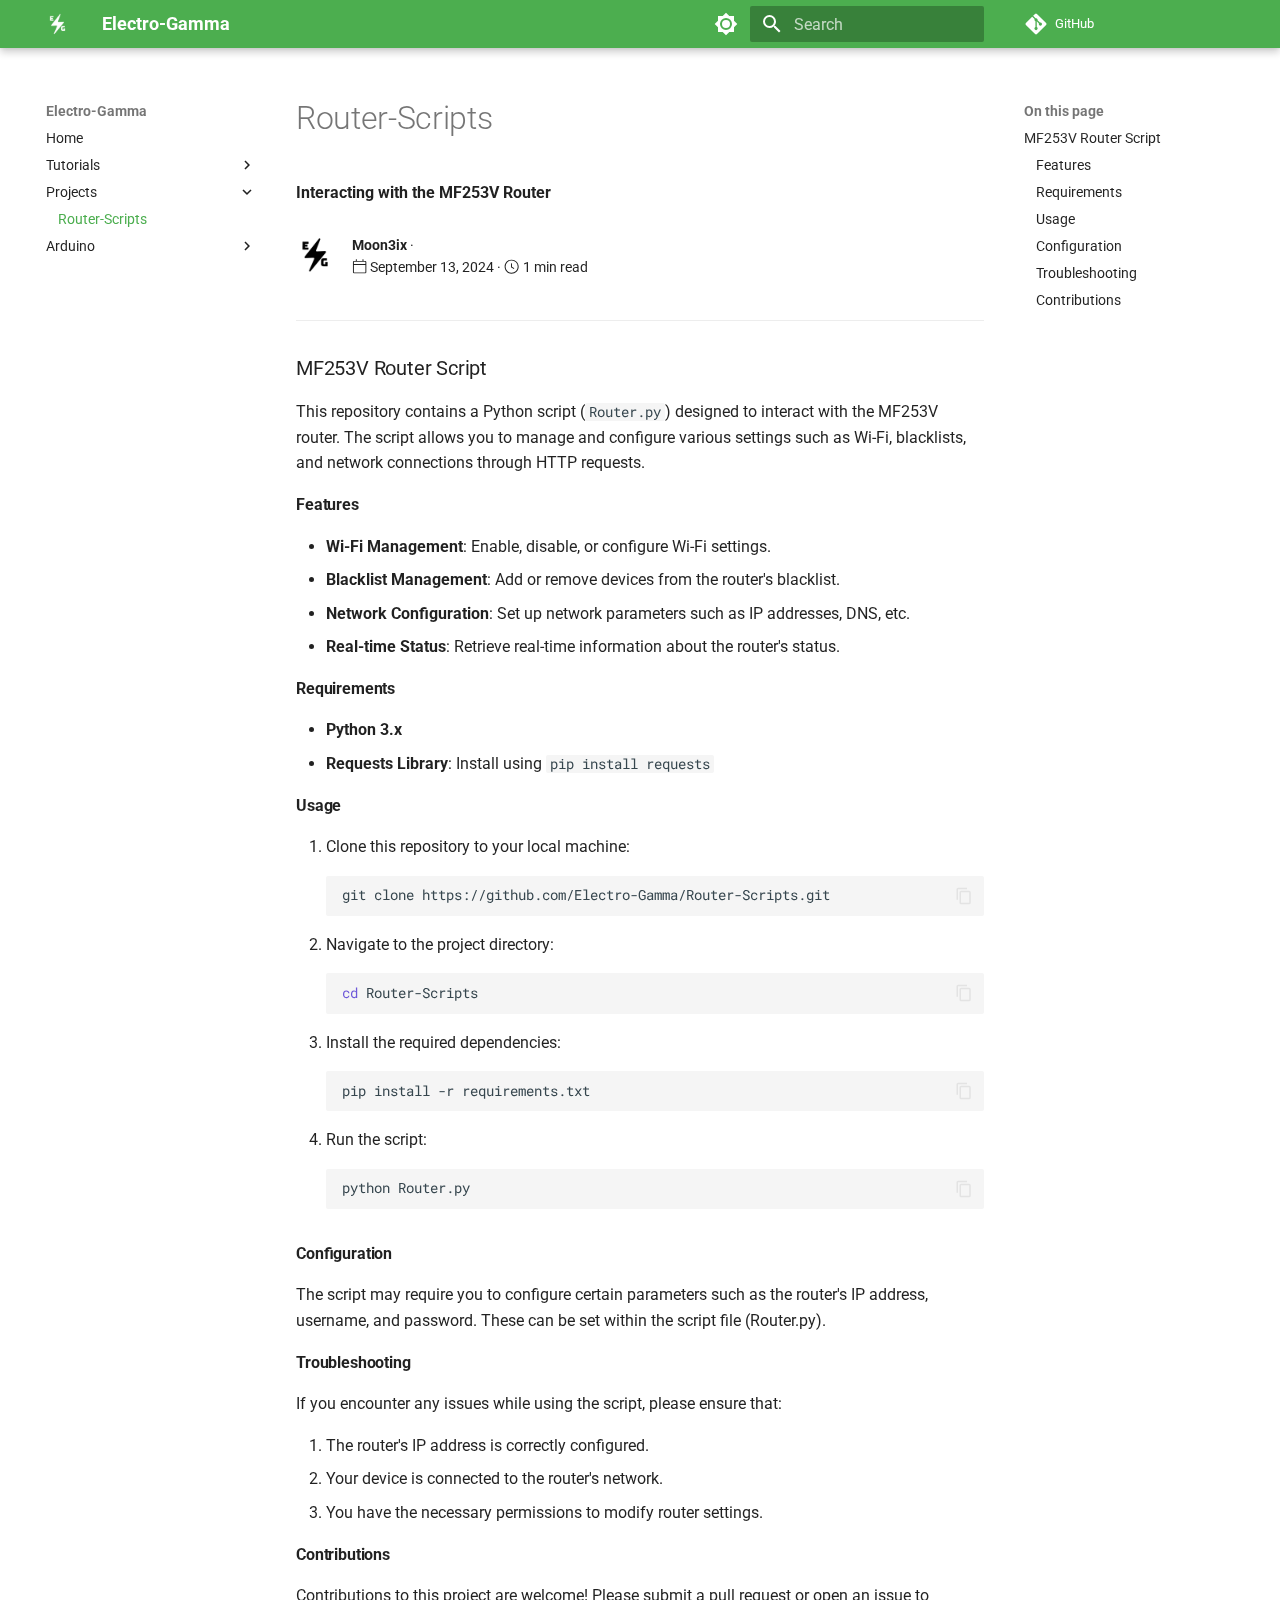
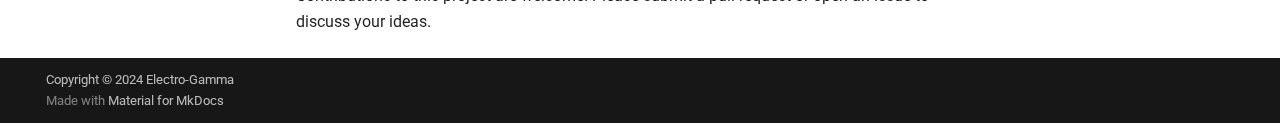
==== commit 15960ca3: "Deployed a16e84d with MkDocs version: 1.6.1" ====
--- a/Projects/Router-Scripts/index.html
+++ b/Projects/Router-Scripts/index.html
@@ -6,7 +6,7 @@
       <meta charset="utf-8">
       <meta name="viewport" content="width=device-width,initial-scale=1">
       
-        <meta name="description" content="interacting with the MF253V router">
+        <meta name="description" content="Interacting with the MF253V Router">
       
       
         <meta name="author" content="Moon3ix">
@@ -15,6 +15,8 @@
       
         <link rel="prev" href="../../Tutorials/Arduino%20Blink/">
       
+      
+        <link rel="next" href="../../Arduino/blink/">
       
       
       <link rel="icon" href="/Electro-Gamma/assets/logo.png">
@@ -509,6 +511,188 @@
   
 
     
+      
+      
+  
+  
+  
+  
+    
+    
+      
+        
+      
+        
+      
+        
+      
+        
+      
+        
+      
+        
+      
+    
+    
+    
+    <li class="md-nav__item md-nav__item--nested">
+      
+        
+        
+        <input class="md-nav__toggle md-toggle " type="checkbox" id="__nav_4" >
+        
+          
+          <label class="md-nav__link" for="__nav_4" id="__nav_4_label" tabindex="0">
+            
+  
+  <span class="md-ellipsis">
+    Arduino
+  </span>
+  
+
+            <span class="md-nav__icon md-icon"></span>
+          </label>
+        
+        <nav class="md-nav" data-md-level="1" aria-labelledby="__nav_4_label" aria-expanded="false">
+          <label class="md-nav__title" for="__nav_4">
+            <span class="md-nav__icon md-icon"></span>
+            Arduino
+          </label>
+          <ul class="md-nav__list" data-md-scrollfix>
+            
+              
+                
+  
+  
+  
+  
+    <li class="md-nav__item">
+      <a href="../../Arduino/blink/" class="md-nav__link">
+        
+  
+  <span class="md-ellipsis">
+    Arduino Blink Example
+  </span>
+  
+
+      </a>
+    </li>
+  
+
+              
+            
+              
+                
+  
+  
+  
+  
+    <li class="md-nav__item">
+      <a href="../../Arduino/fade/" class="md-nav__link">
+        
+  
+  <span class="md-ellipsis">
+    Arduino Fade Example
+  </span>
+  
+
+      </a>
+    </li>
+  
+
+              
+            
+              
+                
+  
+  
+  
+  
+    <li class="md-nav__item">
+      <a href="../../Arduino/button_press/" class="md-nav__link">
+        
+  
+  <span class="md-ellipsis">
+    Arduino Button Press Example
+  </span>
+  
+
+      </a>
+    </li>
+  
+
+              
+            
+              
+                
+  
+  
+  
+  
+    <li class="md-nav__item">
+      <a href="../../Arduino/analog_read/" class="md-nav__link">
+        
+  
+  <span class="md-ellipsis">
+    Arduino Analog Read Example
+  </span>
+  
+
+      </a>
+    </li>
+  
+
+              
+            
+              
+                
+  
+  
+  
+  
+    <li class="md-nav__item">
+      <a href="../../Arduino/pwm_control/" class="md-nav__link">
+        
+  
+  <span class="md-ellipsis">
+    Arduino PWM Control Example
+  </span>
+  
+
+      </a>
+    </li>
+  
+
+              
+            
+              
+                
+  
+  
+  
+  
+    <li class="md-nav__item">
+      <a href="../../Arduino/servo_control/" class="md-nav__link">
+        
+  
+  <span class="md-ellipsis">
+    Arduino Servo Control Example
+  </span>
+  
+
+      </a>
+    </li>
+  
+
+              
+            
+          </ul>
+        </nav>
+      
+    </li>
+  
+
+    
   </ul>
 </nav>
                   </div>
@@ -618,7 +802,7 @@
                 
   <h1>Router-Scripts</h1>
   <p>
-    <b>interacting with the MF253V router</b>
+    <b>Interacting with the MF253V Router</b>
   </p>
   <aside class="mdx-author">
   
